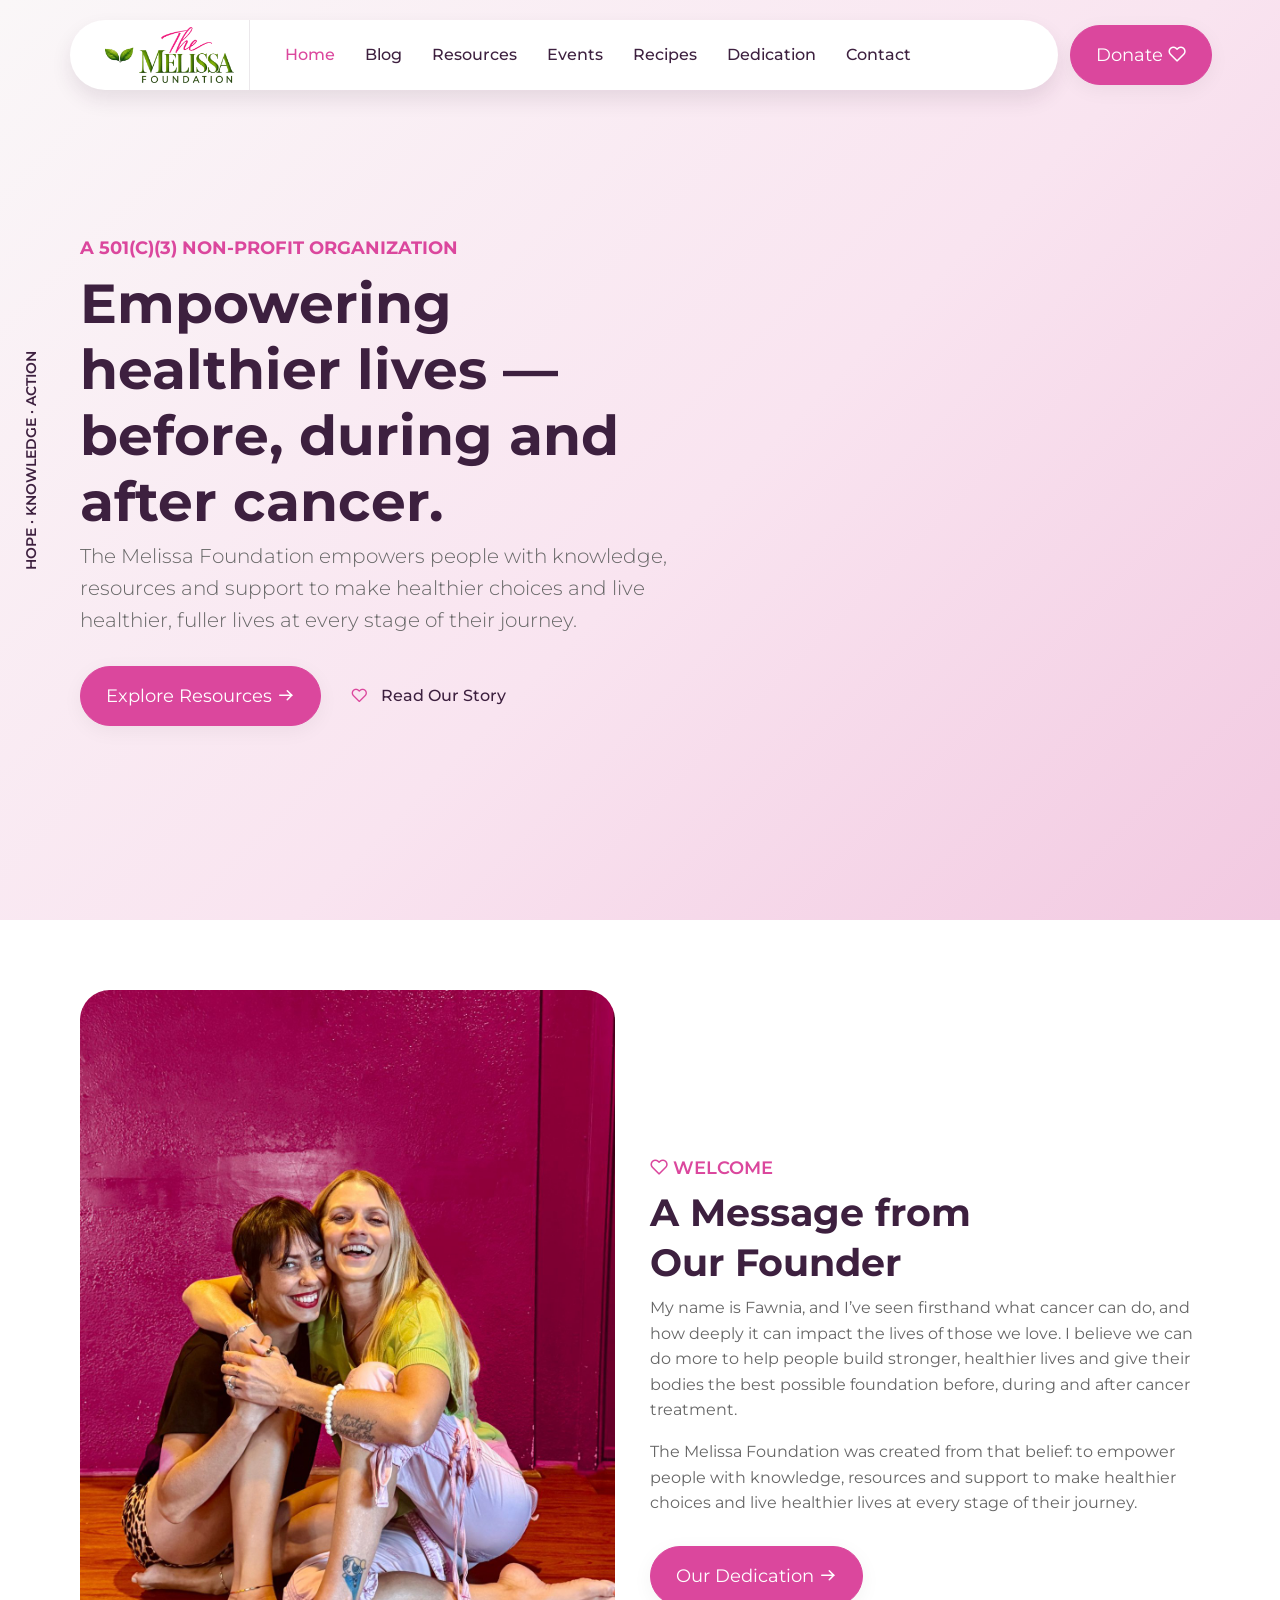
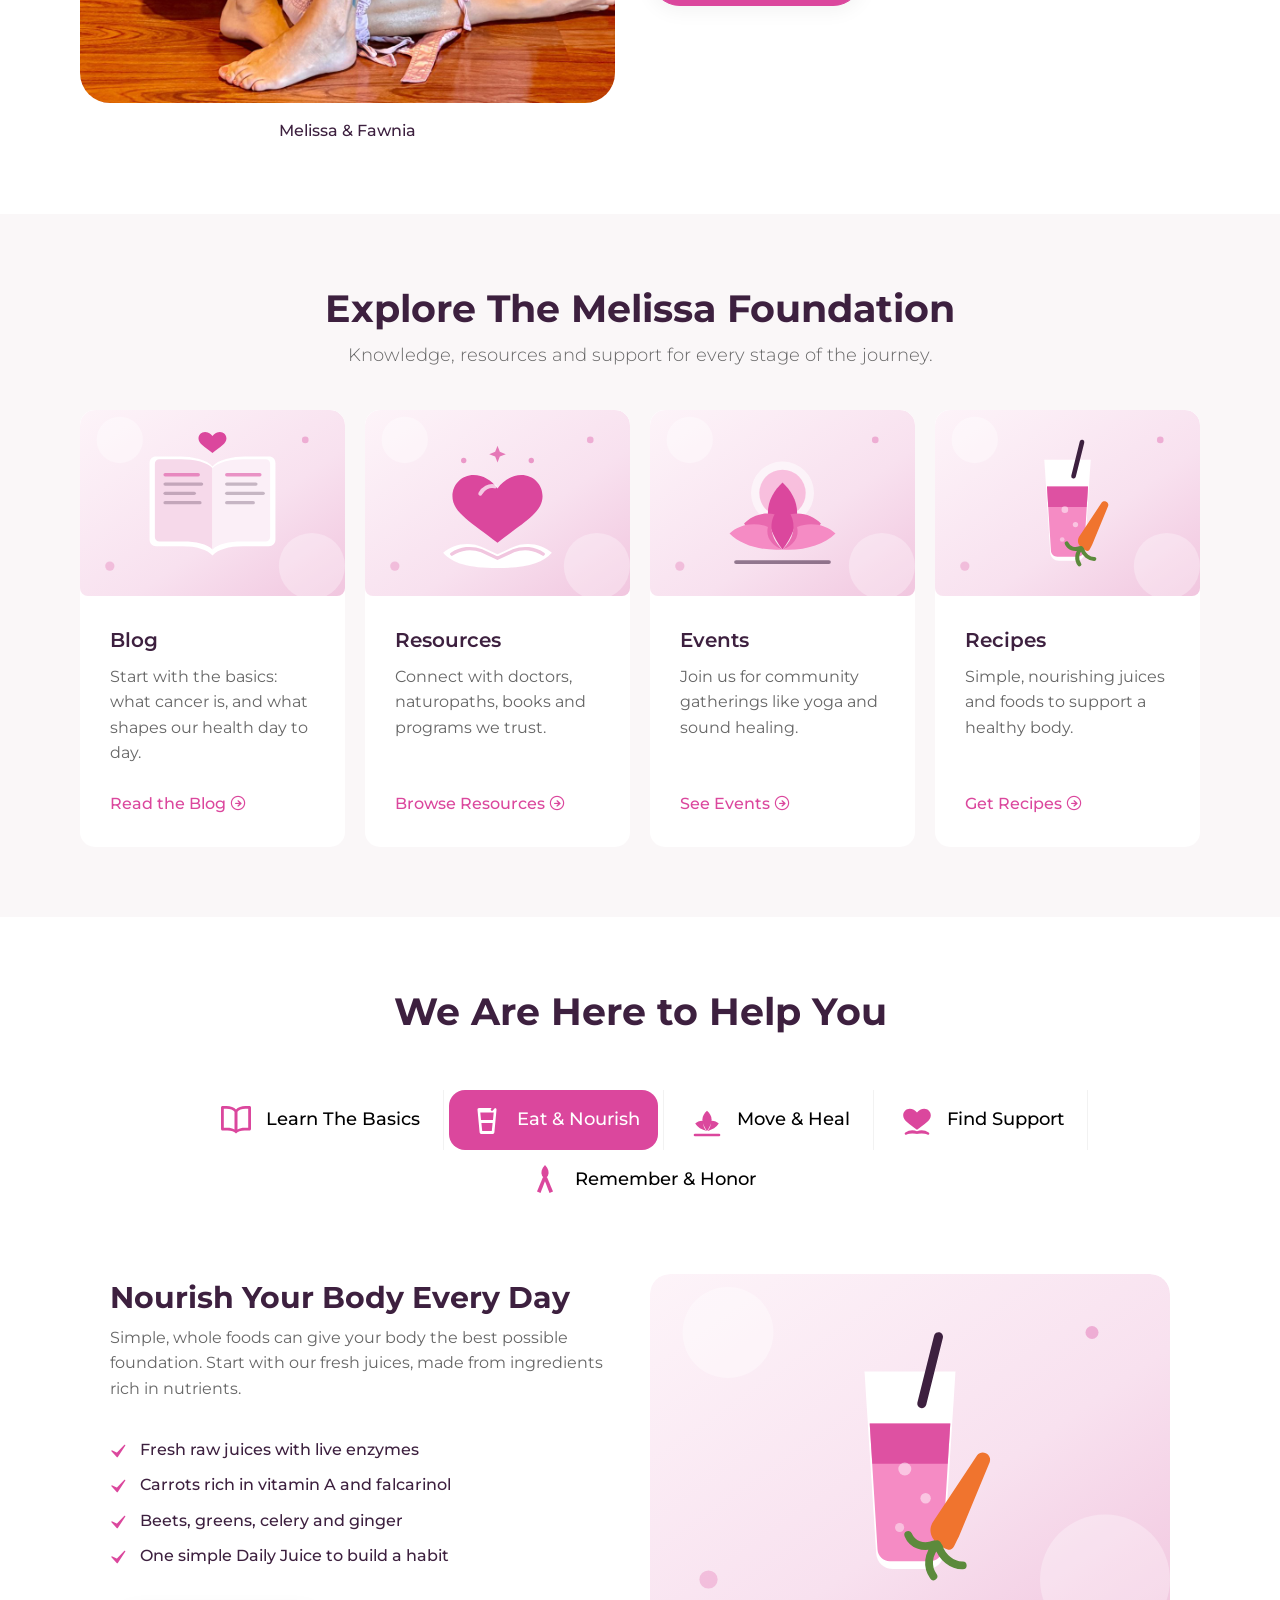
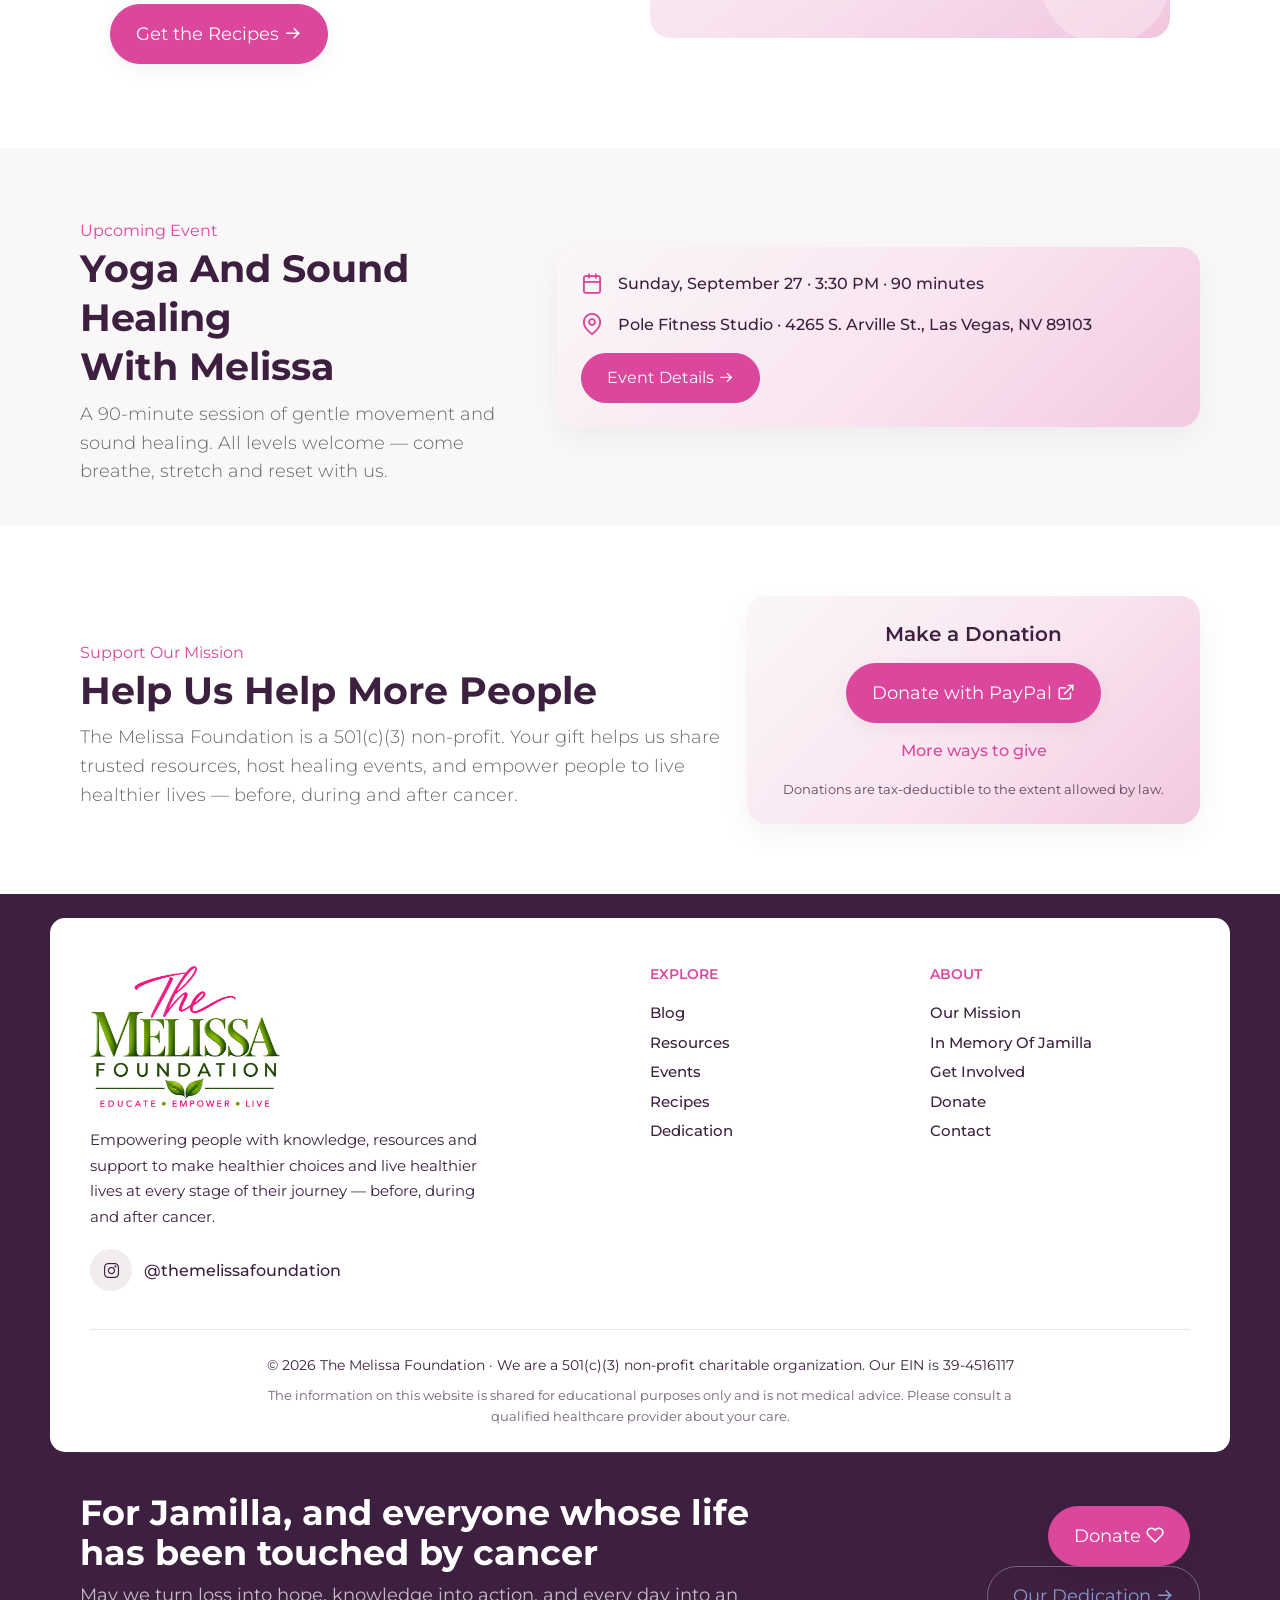
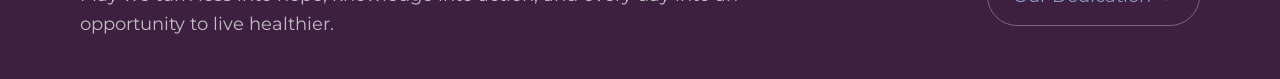
==== index.html @ 10de4f64 "Rebuild the footer: aligned columns, tight spacing, one legal bar The footer sprawled because of two" ====
<!DOCTYPE html>
<html lang="en" data-theme-color="skin-5">
<head>

	<!-- Title -->
	<title>The Melissa Foundation | Empowering Healthier Lives</title>

	<!-- Meta -->
	<meta charset="utf-8">
	<meta http-equiv="X-UA-Compatible" content="IE=edge">
	<meta name="author" content="The Melissa Foundation">
	<meta name="robots" content="index, follow">
	<meta name="format-detection" content="telephone=no">

	<meta name="keywords" content="The Melissa Foundation, cancer support non-profit, healthy living, cancer resources, healthy recipes, yoga and sound healing, Las Vegas non-profit">
	<meta name="description" content="The Melissa Foundation is a 501(c)(3) non-profit empowering people with knowledge, resources and support to make healthier choices before, during and after cancer.">

	<meta property="og:title" content="The Melissa Foundation | Empowering Healthier Lives">
	<meta property="og:description" content="The Melissa Foundation is a 501(c)(3) non-profit empowering people with knowledge, resources and support to make healthier choices before, during and after cancer.">
	<meta property="og:type" content="website">

	<meta name="twitter:title" content="The Melissa Foundation | Empowering Healthier Lives">
	<meta name="twitter:description" content="The Melissa Foundation is a 501(c)(3) non-profit empowering people with knowledge, resources and support to make healthier choices before, during and after cancer.">
	<meta name="twitter:card" content="summary">

	<!-- CANONICAL URL -->
	<link rel="canonical" href="https://themelissafoundation.org/">

	<!-- MOBILE SPECIFIC -->
	<meta name="viewport" content="width=device-width, initial-scale=1">

	<!-- FAVICONS ICON -->
	<link rel="icon" type="image/png" href="images/favicon.png">

	<link rel="preconnect" href="https://fonts.googleapis.com">
	<link rel="preconnect" href="https://fonts.gstatic.com" crossorigin>
	<link href="https://fonts.googleapis.com/css2?family=Playfair+Display:ital,wght@0,400..900;1,400..900&family=Montserrat:ital,wght@0,100..900;1,100..900&family=Poppins:ital,wght@0,100;0,200;0,300;0,400;0,500;0,600;0,700;0,800;0,900;1,100;1,200;1,300;1,400;1,500;1,600;1,700;1,800;1,900&display=swap" rel="stylesheet">

	<link rel="stylesheet" type="text/css" href="vendor/tempus-dominus/css/tempus-dominus.min.css">
	<link rel="stylesheet" type="text/css" href="vendor/swiper/swiper-bundle.min.css">
	<link rel="stylesheet" type="text/css" href="vendor/twentytwenty/css/twentytwenty.css">
	<link rel="stylesheet" type="text/css" href="vendor/magnific-popup/magnific-popup.min.css">

	<!-- Custom Stylesheet -->
	<link rel="stylesheet" type="text/css" href="css/style.css">
	<link rel="stylesheet" type="text/css" href="css/site.css">


</head>
<body id="bg" data-typography="typography_1">
<div class="page-wraper">

	<div class="dz-preloader-1" id="dzPreloader">
	<div class="preloader-inner">
		<svg class="dz_svg" width="240" height="240" viewBox="0 0 240 240">
			<circle class="dz_ring dz_ring_1" cx="120" cy="120" r="105" fill="none" stroke="#000" stroke-width="20" stroke-dasharray="0 660" stroke-dashoffset="-330" stroke-linecap="round"></circle>
			<circle class="dz_ring dz_ring_2" cx="120" cy="120" r="35" fill="none" stroke="#000" stroke-width="20" stroke-dasharray="0 220" stroke-dashoffset="-110" stroke-linecap="round"></circle>
			<circle class="dz_ring dz_ring_3" cx="85" cy="120" r="70" fill="none" stroke="#000" stroke-width="20" stroke-dasharray="0 440" stroke-linecap="round"></circle>
			<circle class="dz_ring dz_ring_4" cx="155" cy="120" r="70" fill="none" stroke="#000" stroke-width="20" stroke-dasharray="0 440" stroke-linecap="round"></circle>
		</svg>
	</div>
</div>

<!-- Header Start -->
<header class="site-header header header-transparent box-header2 style-1">

	<!-- Main Header -->
	<div class="sticky-header main-bar-wraper">
		<div class="main-bar clearfix">
			<div class="container clearfix inner-bar">


				<div class="header-part-left">
					<!-- Website Logo -->
					<div class="logo-header logo-dark">
						<a href="index.html"><img src="images/logo-horizontal.png" alt="The Melissa Foundation"></a>
					</div>

					<!-- Main Nav -->
					<div class="header-nav w3menu w3menu-start mo-left" id="W3Menu">
						<div class="logo-header logo-dark">
							<a href="index.html"><img src="images/logo-horizontal.png" alt="The Melissa Foundation"></a>
						</div>

						<ul class="nav navbar-nav">
							<li class="active"><a href="index.html"><span>Home</span></a></li>
							<li><a href="blog.html"><span>Blog</span></a></li>
							<li><a href="resources.html"><span>Resources</span></a></li>
							<li><a href="events.html"><span>Events</span></a></li>
							<li><a href="recipes.html"><span>Recipes</span></a></li>
							<li><a href="dedication.html"><span>Dedication</span></a></li>
							<li><a href="contact.html"><span>Contact</span></a></li>
						</ul>

						<div class="d-lg-none px-4 py-3">
							<a href="donate.html" class="btn btn-lg btn-primary btn-rounded btn-hover2 btn-shadow">
								Donate
								<i class="feather icon-heart"></i>
							</a>
						</div>
					</div>

					<!-- Nav Toggle Button -->
					<button class="w3menu-toggler navicon" type="button" data-target="#W3Menu">
						<span></span>
						<span></span>
						<span></span>
					</button>
					<div class="menu-close fade-overlay"></div>

				</div>

				<div class="header-part-right">
					<a href="donate.html" class="btn btn-lg btn-primary btn-rounded btn-hover2 btn-shadow">
							Donate
							<i class="feather icon-heart"></i>
						</a>
				</div>


			</div>
		</div>
	</div>
	<!-- Main Header End -->

</header>
<!-- Header End -->

	<main class="page-content">

		<div class="hero-banner style-1" style="background-image: linear-gradient(135deg, #FAF7F8 0%, #F9E4F0 55%, #F2C9E1 100%);">
		<div class="container">
			<div class="inner-wrapper">
				<div class="row align-items-center h-100">
					<div class="col-12 col-sm-10 col-md-9 col-lg-7">
						<div class="hero-content">
							<span class="sub-title text-primary">A 501(c)(3) Non-Profit Organization</span>
							<h1 class="title wow fadeInUp" data-wow-delay="0.2s" data-wow-duration="0.8s">Empowering healthier lives &mdash; before, during and after cancer.</h1>
							<p class="text">The Melissa Foundation empowers people with knowledge, resources and support to make healthier choices and live healthier, fuller lives at every stage of their journey.</p>
							<div class="d-flex flex-wrap align-items-center wow fadeInUp" data-wow-delay="0.8s" data-wow-duration="0.8s">
								<a href="resources.html" class="btn btn-lg btn-primary btn-rounded btn-hover2 btn-shadow m-r30">
									Explore Resources
									<i class="feather icon-arrow-right"></i>
								</a>
								<a class="text-secondary fw-medium" href="#our-story">
									<i class="feather icon-heart text-primary m-r10"></i>
									Read Our Story
								</a>
							</div>
						</div>
					</div>
				</div>
				<span class="text-vertical text-secondary">HOPE &middot; KNOWLEDGE &middot; ACTION</span>
			</div>
		</div>
		<div class="vertical-info border-0 right fw-bold">
			<a href="events.html" class="btn btn-secondary btn-sm px-2 py-3 btn-shadow rounded">GET INVOLVED</a>
		</div>
	</div>

		<section class="content-inner bg-white" id="our-story">
		<div class="container">
			<div class="row content-wrapper style-1 align-items-center">
				<div class="col-xl-6 col-lg-6 m-b30">
					<div class="content-media">
						<div class="dz-media">
							<img src="images/melissa-and-fawnia.jpg" alt="Melissa and Fawnia sitting together, smiling">
						</div>
						<p class="text-center fw-medium text-secondary m-t15 mb-0">Melissa &amp; Fawnia</p>
					</div>
				</div>
				<div class="col-xl-6 col-lg-6">
					<div class="section-head style-5 m-b30">
						<div class="sub-title wow fadeInUp" data-wow-delay="0.2s" data-wow-duration="0.8s">
							<i class="feather icon-heart text-primary"></i>
							Welcome
						</div>
						<h2 class="title wow fadeInUp" data-wow-delay="0.2s" data-wow-duration="0.8s">A Message from <br>Our Founder</h2>
						<p class="wow fadeInUp" data-wow-delay="0.4s" data-wow-duration="0.8s">My name is Fawnia, and I&rsquo;ve seen firsthand what cancer can do, and how deeply it can impact the lives of those we love. I believe we can do more to help people build stronger, healthier lives and give their bodies the best possible foundation before, during and after cancer treatment.</p>
						<p class="wow fadeInUp" data-wow-delay="0.5s" data-wow-duration="0.8s">The Melissa Foundation was created from that belief: to empower people with knowledge, resources and support to make healthier choices and live healthier lives at every stage of their journey.</p>
					</div>
					<div class="d-flex flex-wrap align-items-center wow fadeInUp" data-wow-delay="0.8s" data-wow-duration="0.8s">
						<a href="dedication.html" class="btn btn-lg btn-primary btn-rounded btn-hover2 btn-shadow m-r30 mb-3 mb-sm-0">
							Our Dedication
							<i class="feather icon-arrow-right"></i>
						</a>
					</div>
				</div>
			</div>
		</div>
	</section>

		<section class="content-inner bg-light">
		<div class="container">
			<div class="section-head style-1 text-center m-b40">
				<h2 class="title">Explore The Melissa Foundation</h2>
				<p>Knowledge, resources and support for every stage of the journey.</p>
			</div>
			<div class="row">
				<div class="col-xl-3 col-md-6 m-b30 wow fadeInUp">
					<div class="icon-bx-wraper style-1 box-hover">
						<div class="dz-media">
							<img src="images/illustrations/learn.svg" alt="">
						</div>
						<div class="icon-content">
							<h3 class="dz-title">Blog</h3>
							<p>Start with the basics: what cancer is, and what shapes our health day to day.</p>
							<a href="blog.html" class="icon-link-hover-end">Read the Blog <i class="feather icon-arrow-right-circle"></i></a>
						</div>
					</div>
				</div>
				<div class="col-xl-3 col-md-6 m-b30 wow fadeInUp">
					<div class="icon-bx-wraper style-1 box-hover">
						<div class="dz-media">
							<img src="images/illustrations/support.svg" alt="">
						</div>
						<div class="icon-content">
							<h3 class="dz-title">Resources</h3>
							<p>Connect with doctors, naturopaths, books and programs we trust.</p>
							<a href="resources.html" class="icon-link-hover-end">Browse Resources <i class="feather icon-arrow-right-circle"></i></a>
						</div>
					</div>
				</div>
				<div class="col-xl-3 col-md-6 m-b30 wow fadeInUp">
					<div class="icon-bx-wraper style-1 box-hover">
						<div class="dz-media">
							<img src="images/illustrations/move.svg" alt="">
						</div>
						<div class="icon-content">
							<h3 class="dz-title">Events</h3>
							<p>Join us for community gatherings like yoga and sound healing.</p>
							<a href="events.html" class="icon-link-hover-end">See Events <i class="feather icon-arrow-right-circle"></i></a>
						</div>
					</div>
				</div>
				<div class="col-xl-3 col-md-6 m-b30 wow fadeInUp">
					<div class="icon-bx-wraper style-1 box-hover">
						<div class="dz-media">
							<img src="images/illustrations/nourish.svg" alt="">
						</div>
						<div class="icon-content">
							<h3 class="dz-title">Recipes</h3>
							<p>Simple, nourishing juices and foods to support a healthy body.</p>
							<a href="recipes.html" class="icon-link-hover-end">Get Recipes <i class="feather icon-arrow-right-circle"></i></a>
						</div>
					</div>
				</div>
			</div>
		</div>
	</section>

		<section class="clearfix bg-white content-inner">
		<div class="container">
			<div class="section-head style-5 m-b40 text-center">
				<h2 class="title m-b0 wow fadeInUp" data-wow-delay="0.2s" data-wow-duration="0.8s">We Are Here to Help You</h2>
			</div>
			<div class="product-description">
				<div class="dz-tabs style-3">
					<ul class="nav nav-tabs center" id="helpTabs" role="tablist">
					<li class="nav-item" role="presentation">
						<button class="nav-link" id="help-tab1" data-bs-toggle="tab" data-bs-target="#help-tab-1" type="button" role="tab" aria-controls="help-tab-1" aria-selected="false"><svg width="40" height="40" viewBox="0 0 40 40" fill="none" xmlns="http://www.w3.org/2000/svg"><path d="M20 9.5 C 18.2 7.4 14.5 6 10.5 6 L 6.5 6 C 5.7 6 5 6.7 5 7.5 L 5 29 C 5 29.8 5.7 30.5 6.5 30.5 L 11.5 30.5 C 15 30.5 18.5 31.5 20 33.5 C 21.5 31.5 25 30.5 28.5 30.5 L 33.5 30.5 C 34.3 30.5 35 29.8 35 29 L 35 7.5 C 35 6.7 34.3 6 33.5 6 L 29.5 6 C 25.5 6 21.8 7.4 20 9.5 Z M 18.5 29.4 C 16.6 28.3 14 27.7 11.5 27.7 L 7.8 27.7 L 7.8 8.8 L 10.5 8.8 C 14 8.8 17.3 10.1 18.5 11.8 Z M 32.2 27.7 L 28.5 27.7 C 26 27.7 23.4 28.3 21.5 29.4 L 21.5 11.8 C 22.7 10.1 26 8.8 29.5 8.8 L 32.2 8.8 Z" fill="#DB479D"/></svg>Learn the Basics</button>
					</li>
					<li class="nav-item" role="presentation">
						<button class="nav-link active" id="help-tab2" data-bs-toggle="tab" data-bs-target="#help-tab-2" type="button" role="tab" aria-controls="help-tab-2" aria-selected="true"><svg width="40" height="40" viewBox="0 0 40 40" fill="none" xmlns="http://www.w3.org/2000/svg"><path d="M12 8 L 28 8 C 28.9 8 29.6 8.8 29.5 9.7 L 27.4 32.2 C 27.3 33.2 26.4 34 25.4 34 L 14.6 34 C 13.6 34 12.7 33.2 12.6 32.2 L 10.5 9.7 C 10.4 8.8 11.1 8 12 8 Z M 13.3 12.5 L 14 20 L 26 20 L 26.7 12.5 Z M 14.4 23 L 15.2 31 L 24.8 31 L 25.6 23 Z" fill="#DB479D"/><path d="M25 9.5 L 29.5 4.5" stroke="#DB479D" stroke-width="2.6" stroke-linecap="round" fill="none"/></svg>Eat &amp; Nourish</button>
					</li>
					<li class="nav-item" role="presentation">
						<button class="nav-link" id="help-tab3" data-bs-toggle="tab" data-bs-target="#help-tab-3" type="button" role="tab" aria-controls="help-tab-3" aria-selected="false"><svg width="40" height="40" viewBox="0 0 40 40" fill="none" xmlns="http://www.w3.org/2000/svg"><path d="M20 31 C 17 27 15.4 23 15.4 19.6 C 15.4 16.2 17.5 13 20 10.8 C 22.5 13 24.6 16.2 24.6 19.6 C 24.6 23 23 27 20 31 Z" fill="#DB479D"/><path d="M20 31 C 14.6 30 10.4 27.3 8.2 23.6 C 10.4 21.3 14 20.2 17.4 21 C 15.6 24.4 16.5 28.3 20 31 Z" fill="#DB479D"/><path d="M20 31 C 25.4 30 29.6 27.3 31.8 23.6 C 29.6 21.3 26 20.2 22.6 21 C 24.4 24.4 23.5 28.3 20 31 Z" fill="#DB479D"/><path d="M8 35 L 32 35" stroke="#DB479D" stroke-width="2.6" stroke-linecap="round" fill="none"/></svg>Move &amp; Heal</button>
					</li>
					<li class="nav-item" role="presentation">
						<button class="nav-link" id="help-tab4" data-bs-toggle="tab" data-bs-target="#help-tab-4" type="button" role="tab" aria-controls="help-tab-4" aria-selected="false"><svg width="40" height="40" viewBox="0 0 40 40" fill="none" xmlns="http://www.w3.org/2000/svg"><path d="M20 12.6 C 18.2 10.3 15.6 8.8 12.8 8.8 C 9.1 8.8 6.2 11.7 6.2 15.4 C 6.2 20.5 12.4 23.6 20 29.8 C 27.6 23.6 33.8 20.5 33.8 15.4 C 33.8 11.7 30.9 8.8 27.2 8.8 C 24.4 8.8 21.8 10.3 20 12.6 Z" fill="#DB479D"/><path d="M9 33.5 C 12.4 31.4 16 31 20 32.6 C 24 31 27.6 31.4 31 33.5" stroke="#DB479D" stroke-width="2.6" stroke-linecap="round" fill="none"/></svg>Find Support</button>
					</li>
					<li class="nav-item" role="presentation">
						<button class="nav-link" id="help-tab5" data-bs-toggle="tab" data-bs-target="#help-tab-5" type="button" role="tab" aria-controls="help-tab-5" aria-selected="false"><svg width="40" height="40" viewBox="0 0 40 40" fill="none" xmlns="http://www.w3.org/2000/svg"><path d="M20 5 C 16.6 8.7 15.5 12.4 17.1 15.8 C 18.1 17.9 21.9 17.9 22.9 15.8 C 24.5 12.4 23.4 8.7 20 5 Z" fill="#DB479D"/><path d="M17.6 15 L 24.5 33 L 28 31.6 L 22.2 17.5 Z" fill="#DB479D"/><path d="M22.4 15 L 15.5 33 L 12 31.6 L 17.8 17.5 Z" fill="#DB479D"/></svg>Remember &amp; Honor</button>
					</li>
				</ul>
				<div class="tab-content" id="helpTabsContent">
					<div class="tab-pane fade show" id="help-tab-1" role="tabpanel" aria-labelledby="help-tab1" tabindex="0">
						<div class="row service-wrapper style-1 align-items-center">
							<div class="col-xl-6 order-xl-1 order-2">
								<div class="section-head m-b30">
									<h2 class="title">Understand What Shapes Our Health</h2>
									<p>Knowledge is the first step. Our blog starts with the basics so you can make informed, healthier choices every day.</p>
								</div>
								<ul class="list-check text-secondary fw-medium m-b30">
									<li>What cancer is and how it develops</li>
									<li>How lifestyle choices shape our health</li>
									<li>The role of nutrition and live enzymes</li>
									<li>Why a strong immune system matters</li>
								</ul>
								<a href="blog.html" class="btn btn-lg btn-primary btn-rounded btn-hover2 btn-shadow">
									Read the Blog
									<i class="feather icon-arrow-right"></i>
								</a>
							</div>
							<div class="col-xl-6 m-b30 order-xl-2 order-1">
								<div class="content-media">
									<div class="dz-media">
										<img src="images/illustrations/learn.svg" alt="">
									</div>
								</div>
							</div>
						</div>
					</div>
					<div class="tab-pane fade show active" id="help-tab-2" role="tabpanel" aria-labelledby="help-tab2" tabindex="0">
						<div class="row service-wrapper style-1 align-items-center">
							<div class="col-xl-6 order-xl-1 order-2">
								<div class="section-head m-b30">
									<h2 class="title">Nourish Your Body Every Day</h2>
									<p>Simple, whole foods can give your body the best possible foundation. Start with our fresh juices, made from ingredients rich in nutrients.</p>
								</div>
								<ul class="list-check text-secondary fw-medium m-b30">
									<li>Fresh raw juices with live enzymes</li>
									<li>Carrots rich in vitamin A and falcarinol</li>
									<li>Beets, greens, celery and ginger</li>
									<li>One simple Daily Juice to build a habit</li>
								</ul>
								<a href="recipes.html" class="btn btn-lg btn-primary btn-rounded btn-hover2 btn-shadow">
									Get the Recipes
									<i class="feather icon-arrow-right"></i>
								</a>
							</div>
							<div class="col-xl-6 m-b30 order-xl-2 order-1">
								<div class="content-media">
									<div class="dz-media">
										<img src="images/illustrations/nourish.svg" alt="">
									</div>
								</div>
							</div>
						</div>
					</div>
					<div class="tab-pane fade show" id="help-tab-3" role="tabpanel" aria-labelledby="help-tab3" tabindex="0">
						<div class="row service-wrapper style-1 align-items-center">
							<div class="col-xl-6 order-xl-1 order-2">
								<div class="section-head m-b30">
									<h2 class="title">Move, Breathe and Reset</h2>
									<p>Healing happens in community. Join us for gentle movement and sound healing sessions in Las Vegas &mdash; all levels welcome.</p>
								</div>
								<ul class="list-check text-secondary fw-medium m-b30">
									<li>Yoga and Sound Healing with Melissa</li>
									<li>90 minutes of gentle, restorative practice</li>
									<li>All levels and abilities welcome</li>
									<li>Sunday, September 27 at Pole Fitness Studio</li>
								</ul>
								<a href="events.html" class="btn btn-lg btn-primary btn-rounded btn-hover2 btn-shadow">
									See Event Details
									<i class="feather icon-arrow-right"></i>
								</a>
							</div>
							<div class="col-xl-6 m-b30 order-xl-2 order-1">
								<div class="content-media">
									<div class="dz-media">
										<img src="images/illustrations/move.svg" alt="">
									</div>
								</div>
							</div>
						</div>
					</div>
					<div class="tab-pane fade show" id="help-tab-4" role="tabpanel" aria-labelledby="help-tab4" tabindex="0">
						<div class="row service-wrapper style-1 align-items-center">
							<div class="col-xl-6 order-xl-1 order-2">
								<div class="section-head m-b30">
									<h2 class="title">Find Trusted Resources</h2>
									<p>You don&rsquo;t have to figure it out alone. We&rsquo;re gathering the books, programs and practitioners that we trust most.</p>
								</div>
								<ul class="list-check text-secondary fw-medium m-b30">
									<li>Recommended books on healing naturally</li>
									<li>Healing programs like Square One</li>
									<li>Doctors and naturopaths (directory coming soon)</li>
									<li>Guidance for every stage of the journey</li>
								</ul>
								<a href="resources.html" class="btn btn-lg btn-primary btn-rounded btn-hover2 btn-shadow">
									Browse Resources
									<i class="feather icon-arrow-right"></i>
								</a>
							</div>
							<div class="col-xl-6 m-b30 order-xl-2 order-1">
								<div class="content-media">
									<div class="dz-media">
										<img src="images/illustrations/support.svg" alt="">
									</div>
								</div>
							</div>
						</div>
					</div>
					<div class="tab-pane fade show" id="help-tab-5" role="tabpanel" aria-labelledby="help-tab5" tabindex="0">
						<div class="row service-wrapper style-1 align-items-center">
							<div class="col-xl-6 order-xl-1 order-2">
								<div class="section-head m-b30">
									<h2 class="title">Remember &amp; Honor</h2>
									<p>The Melissa Foundation was born from love and loss. Our dedication honors Jamilla Deville and everyone whose life has been touched by cancer.</p>
								</div>
								<ul class="list-check text-secondary fw-medium m-b30">
									<li>In loving memory of Jamilla (Elizabeth) Deville</li>
									<li>Turning loss into hope</li>
									<li>Knowledge into action</li>
									<li>Every day into an opportunity to live healthier</li>
								</ul>
								<a href="dedication.html" class="btn btn-lg btn-primary btn-rounded btn-hover2 btn-shadow">
									Read Our Dedication
									<i class="feather icon-arrow-right"></i>
								</a>
							</div>
							<div class="col-xl-6 m-b30 order-xl-2 order-1">
								<div class="content-media">
									<div class="dz-media">
										<img src="images/illustrations/remember.svg" alt="">
									</div>
								</div>
							</div>
						</div>
					</div>
				</div>
				</div>
			</div>
		</div>
	</section>

		<section class="content-inner bg-light">
		<div class="container">
			<div class="row align-items-center g-4">
				<div class="col-lg-5 wow fadeInUp" data-wow-delay="0.2s" data-wow-duration="0.8s">
					<div class="section-head style-1 mb-0">
						<span class="sub-title text-primary">Upcoming Event</span>
						<h2 class="title">Yoga and Sound Healing <br>with Melissa</h2>
						<p class="mb-0">A 90-minute session of gentle movement and sound healing. All levels welcome &mdash; come breathe, stretch and reset with us.</p>
					</div>
				</div>
				<div class="col-lg-7 wow fadeInUp" data-wow-delay="0.4s" data-wow-duration="0.8s">
					<div class="card lift-hover border-0 shadow-sm p-4" style="border-radius: var(--radius-lg); background: linear-gradient(135deg, #FAF7F8 0%, #F9E4F0 55%, #F2C9E1 100%);">
						<ul class="list-unstyled mb-3">
							<li class="d-flex align-items-center m-b15"><i class="feather icon-calendar text-primary m-r15" style="font-size: 22px;"></i><span class="fw-medium text-secondary">Sunday, September 27 &middot; 3:30 PM &middot; 90 minutes</span></li>
							<li class="d-flex align-items-center"><i class="feather icon-map-pin text-primary m-r15" style="font-size: 22px;"></i><span class="fw-medium text-secondary">Pole Fitness Studio &middot; 4265 S. Arville St., Las Vegas, NV 89103</span></li>
						</ul>
						<div>
							<a href="events.html" class="btn btn-primary btn-rounded btn-hover2">
								Event Details
								<i class="feather icon-arrow-right"></i>
							</a>
						</div>
					</div>
				</div>
			</div>
		</div>
	</section>


		<section class="content-inner bg-white">
		<div class="container">
			<div class="row g-4 align-items-center">
				<div class="col-lg-7 wow fadeInUp" data-wow-delay="0.2s" data-wow-duration="0.8s">
					<div class="section-head style-1 mb-0">
						<span class="sub-title text-primary">Support Our Mission</span>
						<h2 class="title">Help Us Help More People</h2>
						<p class="mb-0">The Melissa Foundation is a 501(c)(3) non-profit. Your gift helps us share trusted resources, host healing events, and empower people to live healthier lives &mdash; before, during and after cancer.</p>
					</div>
				</div>
				<div class="col-lg-5 wow fadeInUp" data-wow-delay="0.4s" data-wow-duration="0.8s">
					<div class="card lift-hover border-0 shadow-sm p-4 text-center" style="border-radius: var(--radius-lg); background: linear-gradient(135deg, #FAF7F8 0%, #F9E4F0 55%, #F2C9E1 100%);">
						<h4 class="m-b15">Make a Donation</h4>
						<div>
							<a href="https://www.paypal.com/qrcodes/managed/a8fac862-5335-4cb9-9473-ee41d981ece9?utm_source=old_merchant_lp" target="_blank" rel="noopener" class="btn btn-lg btn-primary btn-rounded btn-hover2 btn-shadow">
								Donate with PayPal
								<i class="feather icon-external-link"></i>
							</a>
						</div>
						<p class="mb-0 m-t15"><a href="donate.html" class="text-primary fw-medium">More ways to give</a></p>
						<p class="mb-0 m-t15" style="font-size: 13px; color: var(--bs-secondary); opacity: 0.8;">Donations are tax-deductible to the extent allowed by law.</p>
					</div>
				</div>
			</div>
		</div>
	</section>

	</main>

	<!-- Footer -->
<footer class="site-footer style-1 footer-dark bg-secondary">

	<!-- Footer Top -->
	 <div class="footer-bg-wrapper">

	<div class="footer-top">
		<div class="container footer-inner-wraper">
			<div class="row">
				<div class="col-xl-5 col-lg-4 col-md-12 m-b30">
					<div class="widget widget_about mb-0">
						<div class="footer-logo">
							<a href="index.html"><img src="images/logo.png" alt="The Melissa Foundation"></a>
						</div>
						<p class="footer-about-text">Empowering people with knowledge, resources and support to make healthier choices and live healthier lives at every stage of their journey &mdash; before, during and after cancer.</p>
						<a href="https://www.instagram.com/themelissafoundation" target="_blank" rel="noopener" class="footer-ig" aria-label="The Melissa Foundation on Instagram">
							<i class="fa-brands fa-instagram"></i>
							<span>@themelissafoundation</span>
						</a>
					</div>
				</div>
				<div class="col-xl-3 col-lg-4 col-6 offset-xl-1 m-b30">
					<div class="widget widget_services mb-0">
						<h2 class="footer-title">Explore</h2>
						<ul class="list-hover1">
							<li><a href="blog.html"><span>Blog</span></a></li>
							<li><a href="resources.html"><span>Resources</span></a></li>
							<li><a href="events.html"><span>Events</span></a></li>
							<li><a href="recipes.html"><span>Recipes</span></a></li>
							<li><a href="dedication.html"><span>Dedication</span></a></li>
						</ul>
					</div>
				</div>
				<div class="col-xl-3 col-lg-4 col-6 m-b30">
					<div class="widget widget_services mb-0">
						<h2 class="footer-title">About</h2>
						<ul class="list-hover1">
							<li><a href="index.html"><span>Our Mission</span></a></li>
							<li><a href="dedication.html"><span>In Memory of Jamilla</span></a></li>
							<li><a href="events.html"><span>Get Involved</span></a></li>
							<li><a href="donate.html"><span>Donate</span></a></li>
							<li><a href="contact.html"><span>Contact</span></a></li>
						</ul>
					</div>
				</div>
			</div>
			<div class="footer-bottom-bar">
				<p class="mb-0">&copy; <span class="current-year">2026</span> The Melissa Foundation &middot; We are a 501(c)(3) non-profit charitable organization. Our EIN is 39-4516117</p>
				<p class="footer-disclaimer">The information on this website is shared for educational purposes only and is not medical advice. Please consult a qualified healthcare provider about your care.</p>
			</div>
		</div>
	</div>
	<div class="footer-middle">
		<div class="container">
			<div class="fm-inner">
				<div class="row align-items-center g-lg-5 g-4">
					<div class="col-lg-8 wow fadeInUp" data-wow-delay="0.2s" data-wow-duration="0.8s">
						<h2 class="title">For Jamilla, and everyone whose life <br>has been touched by cancer</h2>
						<p>May we turn loss into hope, knowledge into action, and every day into an opportunity to live healthier.</p>
					</div>
					<div class="col-lg-4 text-lg-end wow fadeInUp" data-wow-delay="0.4s" data-wow-duration="0.8s">
						<a href="donate.html" class="btn btn-lg btn-primary btn-rounded btn-hover2 btn-shadow mb-2 mb-lg-0 m-r10">
							Donate
							<i class="feather icon-heart"></i>
						</a>
						<a href="dedication.html" class="btn btn-lg btn-outline-white btn-rounded btn-hover2">
							Our Dedication
							<i class="feather icon-arrow-right"></i>
						</a>
					</div>
				</div>
			</div>
		</div>
	</div>
	 </div>
	<!-- Footer Top End -->

</footer>
<!-- Footer End -->

	<button class="scroltop" type="button"><i class="fas fa-arrow-up"></i></button>

</div>
<!-- JAVASCRIPT FILES ========================================= -->
<script src="js/global.min.js"></script>
<script src="vendor/swiper/swiper-bundle.min.js"></script>
<script src="vendor/imagesloaded/imagesloaded.js"></script>
<script src="vendor/popper/popper.js"></script>
<script src="vendor/tempus-dominus/js/tempus-dominus.min.js"></script>
<script src="vendor/masonry/isotope.pkgd.min.js"></script>
<script src="vendor/wnumb/wNumb.js"></script>
<script src="js/dz.carousel.js"></script>
<script src="js/dz.ajax.js"></script>
<script src="js/custom.js"></script>
</body>
</html>
---- vendor/tempus-dominus/css/tempus-dominus.min.css ----
.tempus-dominus-widget [data-action]:after,.visually-hidden{clip:rect(0,0,0,0)!important;border:0!important;height:1px!important;margin:-1px!important;overflow:hidden!important;padding:0!important;position:absolute!important;white-space:nowrap!important;width:1px!important}.tempus-dominus-widget{border-radius:4px;box-shadow:0 2px 4px -1px rgba(0,0,0,.2),0 4px 5px 0 rgba(0,0,0,.14),0 1px 10px 0 rgba(0,0,0,.12);display:none;list-style:none;padding:4px;width:19rem;z-index:9999}.tempus-dominus-widget.calendarWeeks{width:21rem}.tempus-dominus-widget.calendarWeeks .date-container-days{grid-auto-columns:12.5%;grid-template-areas:"a a a a a a a a"}.tempus-dominus-widget [data-action]{cursor:pointer}.tempus-dominus-widget [data-action]:after{content:attr(title)}.tempus-dominus-widget [data-action].disabled,.tempus-dominus-widget [data-action].disabled:hover{background:none;cursor:not-allowed}.tempus-dominus-widget .arrow{display:none}.tempus-dominus-widget.show{display:block}.tempus-dominus-widget.show.date-container{min-height:315px}.tempus-dominus-widget.show.time-container{min-height:217px}.tempus-dominus-widget .td-collapse:not(.show){display:none}.tempus-dominus-widget .td-collapsing{height:0;overflow:hidden;transition:height .35s ease}@media (min-width:576px){.tempus-dominus-widget.timepicker-sbs{width:38em}}@media (min-width:768px){.tempus-dominus-widget.timepicker-sbs{width:38em}}@media (min-width:992px){.tempus-dominus-widget.timepicker-sbs{width:38em}}.tempus-dominus-widget.timepicker-sbs .td-row{display:flex}.tempus-dominus-widget.timepicker-sbs .td-row .td-half{flex:0 0 auto;width:50%}.tempus-dominus-widget div[data-action]:active{box-shadow:none}.tempus-dominus-widget .timepicker-hour,.tempus-dominus-widget .timepicker-minute,.tempus-dominus-widget .timepicker-second{font-size:1.2em;font-weight:700;margin:0;width:54px}.tempus-dominus-widget button[data-action]{padding:6px}.tempus-dominus-widget .toggleMeridiem{height:38px;text-align:center}.tempus-dominus-widget .calendar-header{display:grid;font-weight:700;grid-template-areas:"a a a";margin-bottom:10px}.tempus-dominus-widget .calendar-header .next{padding-right:10px;text-align:right}.tempus-dominus-widget .calendar-header .previous{padding-left:10px;text-align:left}.tempus-dominus-widget .calendar-header .picker-switch{text-align:center}.tempus-dominus-widget .toolbar{display:grid;grid-auto-flow:column;grid-auto-rows:40px}.tempus-dominus-widget .toolbar div{align-items:center;border-radius:999px;box-sizing:border-box;display:flex;justify-content:center}.tempus-dominus-widget .date-container-days{display:grid;grid-auto-columns:14.2857142857%;grid-auto-rows:40px;grid-template-areas:"a a a a a a a"}.tempus-dominus-widget .date-container-days .range-in{background-color:#01419e!important;border:none;border-radius:0!important;box-shadow:-5px 0 0 #01419e,5px 0 0 #01419e}.tempus-dominus-widget .date-container-days .range-end{border-radius:0 50px 50px 0!important}.tempus-dominus-widget .date-container-days .range-start{border-radius:50px 0 0 50px!important}.tempus-dominus-widget .date-container-days .dow{align-items:center;justify-content:center;text-align:center}.tempus-dominus-widget .date-container-days .cw{align-items:center;cursor:default;display:flex;font-size:.8em;height:90%;justify-content:center;line-height:20px;width:90%}.tempus-dominus-widget .date-container-decades,.tempus-dominus-widget .date-container-months,.tempus-dominus-widget .date-container-years{display:grid;grid-auto-rows:calc(2.71429rem - 1.14286px);grid-template-areas:"a a a"}.tempus-dominus-widget .time-container-hour,.tempus-dominus-widget .time-container-minute,.tempus-dominus-widget .time-container-second{display:grid;grid-auto-rows:calc(2.71429rem - 1.14286px);grid-template-areas:"a a a a"}.tempus-dominus-widget .time-container-clock{display:grid;grid-auto-rows:calc(2.71429rem - 1.14286px)}.tempus-dominus-widget .time-container-clock .no-highlight{align-items:center;display:flex;height:90%;justify-content:center;width:90%}.tempus-dominus-widget .date-container-days div:not(.no-highlight),.tempus-dominus-widget .date-container-decades div:not(.no-highlight),.tempus-dominus-widget .date-container-months div:not(.no-highlight),.tempus-dominus-widget .date-container-years div:not(.no-highlight),.tempus-dominus-widget .time-container-clock div:not(.no-highlight),.tempus-dominus-widget .time-container-hour div:not(.no-highlight),.tempus-dominus-widget .time-container-minute div:not(.no-highlight),.tempus-dominus-widget .time-container-second div:not(.no-highlight){align-items:center;border-radius:999px;box-sizing:border-box;display:flex;height:90%;justify-content:center;width:90%}.tempus-dominus-widget .date-container-days div:not(.no-highlight).disabled,.tempus-dominus-widget .date-container-days div:not(.no-highlight).disabled:hover,.tempus-dominus-widget .date-container-decades div:not(.no-highlight).disabled,.tempus-dominus-widget .date-container-decades div:not(.no-highlight).disabled:hover,.tempus-dominus-widget .date-container-months div:not(.no-highlight).disabled,.tempus-dominus-widget .date-container-months div:not(.no-highlight).disabled:hover,.tempus-dominus-widget .date-container-years div:not(.no-highlight).disabled,.tempus-dominus-widget .date-container-years div:not(.no-highlight).disabled:hover,.tempus-dominus-widget .time-container-clock div:not(.no-highlight).disabled,.tempus-dominus-widget .time-container-clock div:not(.no-highlight).disabled:hover,.tempus-dominus-widget .time-container-hour div:not(.no-highlight).disabled,.tempus-dominus-widget .time-container-hour div:not(.no-highlight).disabled:hover,.tempus-dominus-widget .time-container-minute div:not(.no-highlight).disabled,.tempus-dominus-widget .time-container-minute div:not(.no-highlight).disabled:hover,.tempus-dominus-widget .time-container-second div:not(.no-highlight).disabled,.tempus-dominus-widget .time-container-second div:not(.no-highlight).disabled:hover{background:none;cursor:not-allowed}.tempus-dominus-widget .date-container-days div:not(.no-highlight).today,.tempus-dominus-widget .date-container-decades div:not(.no-highlight).today,.tempus-dominus-widget .date-container-months div:not(.no-highlight).today,.tempus-dominus-widget .date-container-years div:not(.no-highlight).today,.tempus-dominus-widget .time-container-clock div:not(.no-highlight).today,.tempus-dominus-widget .time-container-hour div:not(.no-highlight).today,.tempus-dominus-widget .time-container-minute div:not(.no-highlight).today,.tempus-dominus-widget .time-container-second div:not(.no-highlight).today{position:relative}.tempus-dominus-widget .date-container-days div:not(.no-highlight).today:before,.tempus-dominus-widget .date-container-decades div:not(.no-highlight).today:before,.tempus-dominus-widget .date-container-months div:not(.no-highlight).today:before,.tempus-dominus-widget .date-container-years div:not(.no-highlight).today:before,.tempus-dominus-widget .time-container-clock div:not(.no-highlight).today:before,.tempus-dominus-widget .time-container-hour div:not(.no-highlight).today:before,.tempus-dominus-widget .time-container-minute div:not(.no-highlight).today:before,.tempus-dominus-widget .time-container-second div:not(.no-highlight).today:before{border:solid transparent;border-width:0 0 7px 7px;bottom:6px;content:"";display:inline-block;position:absolute;right:6px}.tempus-dominus-widget .time-container{margin-bottom:.5rem}.tempus-dominus-widget button{border-radius:.25rem;cursor:pointer;display:inline-block;font-size:1rem;font-weight:400;line-height:1.5;padding:.375rem .75rem;text-align:center;text-decoration:none;transition:color .15s ease-in-out,background-color .15s ease-in-out,border-color .15s ease-in-out,box-shadow .15s ease-in-out;-webkit-user-select:none;-moz-user-select:none;user-select:none;vertical-align:middle}.tempus-dominus-widget.tempus-dominus-widget-readonly table td [data-action=decrementHours],.tempus-dominus-widget.tempus-dominus-widget-readonly table td [data-action=decrementMinutes],.tempus-dominus-widget.tempus-dominus-widget-readonly table td [data-action=decrementSeconds],.tempus-dominus-widget.tempus-dominus-widget-readonly table td [data-action=incrementHours],.tempus-dominus-widget.tempus-dominus-widget-readonly table td [data-action=incrementMinutes],.tempus-dominus-widget.tempus-dominus-widget-readonly table td [data-action=incrementSeconds],.tempus-dominus-widget.tempus-dominus-widget-readonly table td [data-action=showHours],.tempus-dominus-widget.tempus-dominus-widget-readonly table td [data-action=showMinutes],.tempus-dominus-widget.tempus-dominus-widget-readonly table td [data-action=showSeconds],.tempus-dominus-widget.tempus-dominus-widget-readonly table td [data-action=togglePeriod],.tempus-dominus-widget.tempus-dominus-widget-readonly table td.day,.tempus-dominus-widget.tempus-dominus-widget-readonly table td.hour,.tempus-dominus-widget.tempus-dominus-widget-readonly table td.minute,.tempus-dominus-widget.tempus-dominus-widget-readonly table td.second{cursor:default;pointer-events:none}.tempus-dominus-widget.tempus-dominus-widget-readonly table td [data-action=decrementHours]:hover,.tempus-dominus-widget.tempus-dominus-widget-readonly table td [data-action=decrementMinutes]:hover,.tempus-dominus-widget.tempus-dominus-widget-readonly table td [data-action=decrementSeconds]:hover,.tempus-dominus-widget.tempus-dominus-widget-readonly table td [data-action=incrementHours]:hover,.tempus-dominus-widget.tempus-dominus-widget-readonly table td [data-action=incrementMinutes]:hover,.tempus-dominus-widget.tempus-dominus-widget-readonly table td [data-action=incrementSeconds]:hover,.tempus-dominus-widget.tempus-dominus-widget-readonly table td [data-action=showHours]:hover,.tempus-dominus-widget.tempus-dominus-widget-readonly table td [data-action=showMinutes]:hover,.tempus-dominus-widget.tempus-dominus-widget-readonly table td [data-action=showSeconds]:hover,.tempus-dominus-widget.tempus-dominus-widget-readonly table td [data-action=togglePeriod]:hover,.tempus-dominus-widget.tempus-dominus-widget-readonly table td.day:hover,.tempus-dominus-widget.tempus-dominus-widget-readonly table td.hour:hover,.tempus-dominus-widget.tempus-dominus-widget-readonly table td.minute:hover,.tempus-dominus-widget.tempus-dominus-widget-readonly table td.second:hover{background:none}.tempus-dominus-widget.light{background-color:#fff;color:#000}.tempus-dominus-widget.light [data-action].disabled,.tempus-dominus-widget.light [data-action].disabled:hover{color:#6c757d}.tempus-dominus-widget.light .toolbar div:hover{background:#e9ecef}.tempus-dominus-widget.light .date-container-days .dow{color:rgba(0,0,0,.5)}.tempus-dominus-widget.light .date-container-days .cw{color:rgba(0,0,0,.38)}.tempus-dominus-widget.light .date-container-days div:not(.no-highlight):hover,.tempus-dominus-widget.light .date-container-decades div:not(.no-highlight):hover,.tempus-dominus-widget.light .date-container-months div:not(.no-highlight):hover,.tempus-dominus-widget.light .date-container-years div:not(.no-highlight):hover,.tempus-dominus-widget.light .time-container-clock div:not(.no-highlight):hover,.tempus-dominus-widget.light .time-container-hour div:not(.no-highlight):hover,.tempus-dominus-widget.light .time-container-minute div:not(.no-highlight):hover,.tempus-dominus-widget.light .time-container-second div:not(.no-highlight):hover{background:#e9ecef}.tempus-dominus-widget.light .date-container-days div.range-end:not(.no-highlight),.tempus-dominus-widget.light .date-container-days div.range-in:not(.no-highlight),.tempus-dominus-widget.light .date-container-days div.range-start:not(.no-highlight),.tempus-dominus-widget.light .date-container-days div:not(.no-highlight).active,.tempus-dominus-widget.light .date-container-decades div:not(.no-highlight).active,.tempus-dominus-widget.light .date-container-months div:not(.no-highlight).active,.tempus-dominus-widget.light .date-container-years div:not(.no-highlight).active,.tempus-dominus-widget.light .time-container-clock div:not(.no-highlight).active,.tempus-dominus-widget.light .time-container-hour div:not(.no-highlight).active,.tempus-dominus-widget.light .time-container-minute div:not(.no-highlight).active,.tempus-dominus-widget.light .time-container-second div:not(.no-highlight).active{background-color:#0d6efd;color:#fff;text-shadow:0 -1px 0 rgba(0,0,0,.25)}.tempus-dominus-widget.light .date-container-days .date-container-decades div.range-end:not(.no-highlight).new,.tempus-dominus-widget.light .date-container-days .date-container-decades div.range-end:not(.no-highlight).old,.tempus-dominus-widget.light .date-container-days .date-container-decades div.range-in:not(.no-highlight).new,.tempus-dominus-widget.light .date-container-days .date-container-decades div.range-in:not(.no-highlight).old,.tempus-dominus-widget.light .date-container-days .date-container-decades div.range-start:not(.no-highlight).new,.tempus-dominus-widget.light .date-container-days .date-container-decades div.range-start:not(.no-highlight).old,.tempus-dominus-widget.light .date-container-days .date-container-months div.range-end:not(.no-highlight).new,.tempus-dominus-widget.light .date-container-days .date-container-months div.range-end:not(.no-highlight).old,.tempus-dominus-widget.light .date-container-days .date-container-months div.range-in:not(.no-highlight).new,.tempus-dominus-widget.light .date-container-days .date-container-months div.range-in:not(.no-highlight).old,.tempus-dominus-widget.light .date-container-days .date-container-months div.range-start:not(.no-highlight).new,.tempus-dominus-widget.light .date-container-days .date-container-months div.range-start:not(.no-highlight).old,.tempus-dominus-widget.light .date-container-days .date-container-years div.range-end:not(.no-highlight).new,.tempus-dominus-widget.light .date-container-days .date-container-years div.range-end:not(.no-highlight).old,.tempus-dominus-widget.light .date-container-days .date-container-years div.range-in:not(.no-highlight).new,.tempus-dominus-widget.light .date-container-days .date-container-years div.range-in:not(.no-highlight).old,.tempus-dominus-widget.light .date-container-days .date-container-years div.range-start:not(.no-highlight).new,.tempus-dominus-widget.light .date-container-days .date-container-years div.range-start:not(.no-highlight).old,.tempus-dominus-widget.light .date-container-days .time-container-clock div.range-end:not(.no-highlight).new,.tempus-dominus-widget.light .date-container-days .time-container-clock div.range-end:not(.no-highlight).old,.tempus-dominus-widget.light .date-container-days .time-container-clock div.range-in:not(.no-highlight).new,.tempus-dominus-widget.light .date-container-days .time-container-clock div.range-in:not(.no-highlight).old,.tempus-dominus-widget.light .date-container-days .time-container-clock div.range-start:not(.no-highlight).new,.tempus-dominus-widget.light .date-container-days .time-container-clock div.range-start:not(.no-highlight).old,.tempus-dominus-widget.light .date-container-days .time-container-hour div.range-end:not(.no-highlight).new,.tempus-dominus-widget.light .date-container-days .time-container-hour div.range-end:not(.no-highlight).old,.tempus-dominus-widget.light .date-container-days .time-container-hour div.range-in:not(.no-highlight).new,.tempus-dominus-widget.light .date-container-days .time-container-hour div.range-in:not(.no-highlight).old,.tempus-dominus-widget.light .date-container-days .time-container-hour div.range-start:not(.no-highlight).new,.tempus-dominus-widget.light .date-container-days .time-container-hour div.range-start:not(.no-highlight).old,.tempus-dominus-widget.light .date-container-days .time-container-minute div.range-end:not(.no-highlight).new,.tempus-dominus-widget.light .date-container-days .time-container-minute div.range-end:not(.no-highlight).old,.tempus-dominus-widget.light .date-container-days .time-container-minute div.range-in:not(.no-highlight).new,.tempus-dominus-widget.light .date-container-days .time-container-minute div.range-in:not(.no-highlight).old,.tempus-dominus-widget.light .date-container-days .time-container-minute div.range-start:not(.no-highlight).new,.tempus-dominus-widget.light .date-container-days .time-container-minute div.range-start:not(.no-highlight).old,.tempus-dominus-widget.light .date-container-days .time-container-second div.range-end:not(.no-highlight).new,.tempus-dominus-widget.light .date-container-days .time-container-second div.range-end:not(.no-highlight).old,.tempus-dominus-widget.light .date-container-days .time-container-second div.range-in:not(.no-highlight).new,.tempus-dominus-widget.light .date-container-days .time-container-second div.range-in:not(.no-highlight).old,.tempus-dominus-widget.light .date-container-days .time-container-second div.range-start:not(.no-highlight).new,.tempus-dominus-widget.light .date-container-days .time-container-second div.range-start:not(.no-highlight).old,.tempus-dominus-widget.light .date-container-days div.range-end:not(.no-highlight).new,.tempus-dominus-widget.light .date-container-days div.range-end:not(.no-highlight).old,.tempus-dominus-widget.light .date-container-days div.range-in:not(.no-highlight).new,.tempus-dominus-widget.light .date-container-days div.range-in:not(.no-highlight).old,.tempus-dominus-widget.light .date-container-days div.range-start:not(.no-highlight).new,.tempus-dominus-widget.light .date-container-days div.range-start:not(.no-highlight).old,.tempus-dominus-widget.light .date-container-days div:not(.no-highlight).active.new,.tempus-dominus-widget.light .date-container-days div:not(.no-highlight).active.old,.tempus-dominus-widget.light .date-container-decades .date-container-days div.range-end:not(.no-highlight).new,.tempus-dominus-widget.light .date-container-decades .date-container-days div.range-end:not(.no-highlight).old,.tempus-dominus-widget.light .date-container-decades .date-container-days div.range-in:not(.no-highlight).new,.tempus-dominus-widget.light .date-container-decades .date-container-days div.range-in:not(.no-highlight).old,.tempus-dominus-widget.light .date-container-decades .date-container-days div.range-start:not(.no-highlight).new,.tempus-dominus-widget.light .date-container-decades .date-container-days div.range-start:not(.no-highlight).old,.tempus-dominus-widget.light .date-container-decades div:not(.no-highlight).active.new,.tempus-dominus-widget.light .date-container-decades div:not(.no-highlight).active.old,.tempus-dominus-widget.light .date-container-months .date-container-days div.range-end:not(.no-highlight).new,.tempus-dominus-widget.light .date-container-months .date-container-days div.range-end:not(.no-highlight).old,.tempus-dominus-widget.light .date-container-months .date-container-days div.range-in:not(.no-highlight).new,.tempus-dominus-widget.light .date-container-months .date-container-days div.range-in:not(.no-highlight).old,.tempus-dominus-widget.light .date-container-months .date-container-days div.range-start:not(.no-highlight).new,.tempus-dominus-widget.light .date-container-months .date-container-days div.range-start:not(.no-highlight).old,.tempus-dominus-widget.light .date-container-months div:not(.no-highlight).active.new,.tempus-dominus-widget.light .date-container-months div:not(.no-highlight).active.old,.tempus-dominus-widget.light .date-container-years .date-container-days div.range-end:not(.no-highlight).new,.tempus-dominus-widget.light .date-container-years .date-container-days div.range-end:not(.no-highlight).old,.tempus-dominus-widget.light .date-container-years .date-container-days div.range-in:not(.no-highlight).new,.tempus-dominus-widget.light .date-container-years .date-container-days div.range-in:not(.no-highlight).old,.tempus-dominus-widget.light .date-container-years .date-container-days div.range-start:not(.no-highlight).new,.tempus-dominus-widget.light .date-container-years .date-container-days div.range-start:not(.no-highlight).old,.tempus-dominus-widget.light .date-container-years div:not(.no-highlight).active.new,.tempus-dominus-widget.light .date-container-years div:not(.no-highlight).active.old,.tempus-dominus-widget.light .time-container-clock .date-container-days div.range-end:not(.no-highlight).new,.tempus-dominus-widget.light .time-container-clock .date-container-days div.range-end:not(.no-highlight).old,.tempus-dominus-widget.light .time-container-clock .date-container-days div.range-in:not(.no-highlight).new,.tempus-dominus-widget.light .time-container-clock .date-container-days div.range-in:not(.no-highlight).old,.tempus-dominus-widget.light .time-container-clock .date-container-days div.range-start:not(.no-highlight).new,.tempus-dominus-widget.light .time-container-clock .date-container-days div.range-start:not(.no-highlight).old,.tempus-dominus-widget.light .time-container-clock div:not(.no-highlight).active.new,.tempus-dominus-widget.light .time-container-clock div:not(.no-highlight).active.old,.tempus-dominus-widget.light .time-container-hour .date-container-days div.range-end:not(.no-highlight).new,.tempus-dominus-widget.light .time-container-hour .date-container-days div.range-end:not(.no-highlight).old,.tempus-dominus-widget.light .time-container-hour .date-container-days div.range-in:not(.no-highlight).new,.tempus-dominus-widget.light .time-container-hour .date-container-days div.range-in:not(.no-highlight).old,.tempus-dominus-widget.light .time-container-hour .date-container-days div.range-start:not(.no-highlight).new,.tempus-dominus-widget.light .time-container-hour .date-container-days div.range-start:not(.no-highlight).old,.tempus-dominus-widget.light .time-container-hour div:not(.no-highlight).active.new,.tempus-dominus-widget.light .time-container-hour div:not(.no-highlight).active.old,.tempus-dominus-widget.light .time-container-minute .date-container-days div.range-end:not(.no-highlight).new,.tempus-dominus-widget.light .time-container-minute .date-container-days div.range-end:not(.no-highlight).old,.tempus-dominus-widget.light .time-container-minute .date-container-days div.range-in:not(.no-highlight).new,.tempus-dominus-widget.light .time-container-minute .date-container-days div.range-in:not(.no-highlight).old,.tempus-dominus-widget.light .time-container-minute .date-container-days div.range-start:not(.no-highlight).new,.tempus-dominus-widget.light .time-container-minute .date-container-days div.range-start:not(.no-highlight).old,.tempus-dominus-widget.light .time-container-minute div:not(.no-highlight).active.new,.tempus-dominus-widget.light .time-container-minute div:not(.no-highlight).active.old,.tempus-dominus-widget.light .time-container-second .date-container-days div.range-end:not(.no-highlight).new,.tempus-dominus-widget.light .time-container-second .date-container-days div.range-end:not(.no-highlight).old,.tempus-dominus-widget.light .time-container-second .date-container-days div.range-in:not(.no-highlight).new,.tempus-dominus-widget.light .time-container-second .date-container-days div.range-in:not(.no-highlight).old,.tempus-dominus-widget.light .time-container-second .date-container-days div.range-start:not(.no-highlight).new,.tempus-dominus-widget.light .time-container-second .date-container-days div.range-start:not(.no-highlight).old,.tempus-dominus-widget.light .time-container-second div:not(.no-highlight).active.new,.tempus-dominus-widget.light .time-container-second div:not(.no-highlight).active.old{color:#fff}.tempus-dominus-widget.light .date-container-days div.range-end:not(.no-highlight).today:before,.tempus-dominus-widget.light .date-container-days div.range-in:not(.no-highlight).today:before,.tempus-dominus-widget.light .date-container-days div.range-start:not(.no-highlight).today:before,.tempus-dominus-widget.light .date-container-days div:not(.no-highlight).active.today:before,.tempus-dominus-widget.light .date-container-decades div:not(.no-highlight).active.today:before,.tempus-dominus-widget.light .date-container-months div:not(.no-highlight).active.today:before,.tempus-dominus-widget.light .date-container-years div:not(.no-highlight).active.today:before,.tempus-dominus-widget.light .time-container-clock div:not(.no-highlight).active.today:before,.tempus-dominus-widget.light .time-container-hour div:not(.no-highlight).active.today:before,.tempus-dominus-widget.light .time-container-minute div:not(.no-highlight).active.today:before,.tempus-dominus-widget.light .time-container-second div:not(.no-highlight).active.today:before{border-bottom-color:#fff}.tempus-dominus-widget.light .date-container-days div:not(.no-highlight).new,.tempus-dominus-widget.light .date-container-days div:not(.no-highlight).old,.tempus-dominus-widget.light .date-container-decades div:not(.no-highlight).new,.tempus-dominus-widget.light .date-container-decades div:not(.no-highlight).old,.tempus-dominus-widget.light .date-container-months div:not(.no-highlight).new,.tempus-dominus-widget.light .date-container-months div:not(.no-highlight).old,.tempus-dominus-widget.light .date-container-years div:not(.no-highlight).new,.tempus-dominus-widget.light .date-container-years div:not(.no-highlight).old,.tempus-dominus-widget.light .time-container-clock div:not(.no-highlight).new,.tempus-dominus-widget.light .time-container-clock div:not(.no-highlight).old,.tempus-dominus-widget.light .time-container-hour div:not(.no-highlight).new,.tempus-dominus-widget.light .time-container-hour div:not(.no-highlight).old,.tempus-dominus-widget.light .time-container-minute div:not(.no-highlight).new,.tempus-dominus-widget.light .time-container-minute div:not(.no-highlight).old,.tempus-dominus-widget.light .time-container-second div:not(.no-highlight).new,.tempus-dominus-widget.light .time-container-second div:not(.no-highlight).old{color:rgba(0,0,0,.38)}.tempus-dominus-widget.light .date-container-days div:not(.no-highlight).disabled,.tempus-dominus-widget.light .date-container-days div:not(.no-highlight).disabled:hover,.tempus-dominus-widget.light .date-container-decades div:not(.no-highlight).disabled,.tempus-dominus-widget.light .date-container-decades div:not(.no-highlight).disabled:hover,.tempus-dominus-widget.light .date-container-months div:not(.no-highlight).disabled,.tempus-dominus-widget.light .date-container-months div:not(.no-highlight).disabled:hover,.tempus-dominus-widget.light .date-container-years div:not(.no-highlight).disabled,.tempus-dominus-widget.light .date-container-years div:not(.no-highlight).disabled:hover,.tempus-dominus-widget.light .time-container-clock div:not(.no-highlight).disabled,.tempus-dominus-widget.light .time-container-clock div:not(.no-highlight).disabled:hover,.tempus-dominus-widget.light .time-container-hour div:not(.no-highlight).disabled,.tempus-dominus-widget.light .time-container-hour div:not(.no-highlight).disabled:hover,.tempus-dominus-widget.light .time-container-minute div:not(.no-highlight).disabled,.tempus-dominus-widget.light .time-container-minute div:not(.no-highlight).disabled:hover,.tempus-dominus-widget.light .time-container-second div:not(.no-highlight).disabled,.tempus-dominus-widget.light .time-container-second div:not(.no-highlight).disabled:hover{color:#6c757d}.tempus-dominus-widget.light .date-container-days div:not(.no-highlight).today:before,.tempus-dominus-widget.light .date-container-decades div:not(.no-highlight).today:before,.tempus-dominus-widget.light .date-container-months div:not(.no-highlight).today:before,.tempus-dominus-widget.light .date-container-years div:not(.no-highlight).today:before,.tempus-dominus-widget.light .time-container-clock div:not(.no-highlight).today:before,.tempus-dominus-widget.light .time-container-hour div:not(.no-highlight).today:before,.tempus-dominus-widget.light .time-container-minute div:not(.no-highlight).today:before,.tempus-dominus-widget.light .time-container-second div:not(.no-highlight).today:before{border-bottom-color:#0d6efd;border-top-color:rgba(0,0,0,.2)}.tempus-dominus-widget.light button{background-color:#0d6efd;border-color:#0d6efd;color:#fff}.tempus-dominus-widget.dark{background-color:#1b1b1b;color:#e3e3e3}.tempus-dominus-widget.dark [data-action].disabled,.tempus-dominus-widget.dark [data-action].disabled:hover{color:#6c757d}.tempus-dominus-widget.dark .toolbar div:hover{background:#232627}.tempus-dominus-widget.dark .date-container-days .dow{color:hsla(36,10%,90%,.5)}.tempus-dominus-widget.dark .date-container-days .range-in{background-color:#0071c7!important;box-shadow:-5px 0 0 #0071c7,5px 0 0 #0071c7}.tempus-dominus-widget.dark .date-container-days .cw{color:hsla(36,10%,90%,.38)}.tempus-dominus-widget.dark .date-container-days div:not(.no-highlight):hover,.tempus-dominus-widget.dark .date-container-decades div:not(.no-highlight):hover,.tempus-dominus-widget.dark .date-container-months div:not(.no-highlight):hover,.tempus-dominus-widget.dark .date-container-years div:not(.no-highlight):hover,.tempus-dominus-widget.dark .time-container-clock div:not(.no-highlight):hover,.tempus-dominus-widget.dark .time-container-hour div:not(.no-highlight):hover,.tempus-dominus-widget.dark .time-container-minute div:not(.no-highlight):hover,.tempus-dominus-widget.dark .time-container-second div:not(.no-highlight):hover{background:#232627}.tempus-dominus-widget.dark .date-container-days div.range-end:not(.no-highlight),.tempus-dominus-widget.dark .date-container-days div.range-in:not(.no-highlight),.tempus-dominus-widget.dark .date-container-days div.range-start:not(.no-highlight),.tempus-dominus-widget.dark .date-container-days div:not(.no-highlight).active,.tempus-dominus-widget.dark .date-container-decades div:not(.no-highlight).active,.tempus-dominus-widget.dark .date-container-months div:not(.no-highlight).active,.tempus-dominus-widget.dark .date-container-years div:not(.no-highlight).active,.tempus-dominus-widget.dark .time-container-clock div:not(.no-highlight).active,.tempus-dominus-widget.dark .time-container-hour div:not(.no-highlight).active,.tempus-dominus-widget.dark .time-container-minute div:not(.no-highlight).active,.tempus-dominus-widget.dark .time-container-second div:not(.no-highlight).active{background-color:#4db2ff;color:#fff;text-shadow:0 -1px 0 hsla(36,10%,90%,.25)}.tempus-dominus-widget.dark .date-container-days .date-container-decades div.range-end:not(.no-highlight).new,.tempus-dominus-widget.dark .date-container-days .date-container-decades div.range-end:not(.no-highlight).old,.tempus-dominus-widget.dark .date-container-days .date-container-decades div.range-in:not(.no-highlight).new,.tempus-dominus-widget.dark .date-container-days .date-container-decades div.range-in:not(.no-highlight).old,.tempus-dominus-widget.dark .date-container-days .date-container-decades div.range-start:not(.no-highlight).new,.tempus-dominus-widget.dark .date-container-days .date-container-decades div.range-start:not(.no-highlight).old,.tempus-dominus-widget.dark .date-container-days .date-container-months div.range-end:not(.no-highlight).new,.tempus-dominus-widget.dark .date-container-days .date-container-months div.range-end:not(.no-highlight).old,.tempus-dominus-widget.dark .date-container-days .date-container-months div.range-in:not(.no-highlight).new,.tempus-dominus-widget.dark .date-container-days .date-container-months div.range-in:not(.no-highlight).old,.tempus-dominus-widget.dark .date-container-days .date-container-months div.range-start:not(.no-highlight).new,.tempus-dominus-widget.dark .date-container-days .date-container-months div.range-start:not(.no-highlight).old,.tempus-dominus-widget.dark .date-container-days .date-container-years div.range-end:not(.no-highlight).new,.tempus-dominus-widget.dark .date-container-days .date-container-years div.range-end:not(.no-highlight).old,.tempus-dominus-widget.dark .date-container-days .date-container-years div.range-in:not(.no-highlight).new,.tempus-dominus-widget.dark .date-container-days .date-container-years div.range-in:not(.no-highlight).old,.tempus-dominus-widget.dark .date-container-days .date-container-years div.range-start:not(.no-highlight).new,.tempus-dominus-widget.dark .date-container-days .date-container-years div.range-start:not(.no-highlight).old,.tempus-dominus-widget.dark .date-container-days .time-container-clock div.range-end:not(.no-highlight).new,.tempus-dominus-widget.dark .date-container-days .time-container-clock div.range-end:not(.no-highlight).old,.tempus-dominus-widget.dark .date-container-days .time-container-clock div.range-in:not(.no-highlight).new,.tempus-dominus-widget.dark .date-container-days .time-container-clock div.range-in:not(.no-highlight).old,.tempus-dominus-widget.dark .date-container-days .time-container-clock div.range-start:not(.no-highlight).new,.tempus-dominus-widget.dark .date-container-days .time-container-clock div.range-start:not(.no-highlight).old,.tempus-dominus-widget.dark .date-container-days .time-container-hour div.range-end:not(.no-highlight).new,.tempus-dominus-widget.dark .date-container-days .time-container-hour div.range-end:not(.no-highlight).old,.tempus-dominus-widget.dark .date-container-days .time-container-hour div.range-in:not(.no-highlight).new,.tempus-dominus-widget.dark .date-container-days .time-container-hour div.range-in:not(.no-highlight).old,.tempus-dominus-widget.dark .date-container-days .time-container-hour div.range-start:not(.no-highlight).new,.tempus-dominus-widget.dark .date-container-days .time-container-hour div.range-start:not(.no-highlight).old,.tempus-dominus-widget.dark .date-container-days .time-container-minute div.range-end:not(.no-highlight).new,.tempus-dominus-widget.dark .date-container-days .time-container-minute div.range-end:not(.no-highlight).old,.tempus-dominus-widget.dark .date-container-days .time-container-minute div.range-in:not(.no-highlight).new,.tempus-dominus-widget.dark .date-container-days .time-container-minute div.range-in:not(.no-highlight).old,.tempus-dominus-widget.dark .date-container-days .time-container-minute div.range-start:not(.no-highlight).new,.tempus-dominus-widget.dark .date-container-days .time-container-minute div.range-start:not(.no-highlight).old,.tempus-dominus-widget.dark .date-container-days .time-container-second div.range-end:not(.no-highlight).new,.tempus-dominus-widget.dark .date-container-days .time-container-second div.range-end:not(.no-highlight).old,.tempus-dominus-widget.dark .date-container-days .time-container-second div.range-in:not(.no-highlight).new,.tempus-dominus-widget.dark .date-container-days .time-container-second div.range-in:not(.no-highlight).old,.tempus-dominus-widget.dark .date-container-days .time-container-second div.range-start:not(.no-highlight).new,.tempus-dominus-widget.dark .date-container-days .time-container-second div.range-start:not(.no-highlight).old,.tempus-dominus-widget.dark .date-container-days div.range-end:not(.no-highlight).new,.tempus-dominus-widget.dark .date-container-days div.range-end:not(.no-highlight).old,.tempus-dominus-widget.dark .date-container-days div.range-in:not(.no-highlight).new,.tempus-dominus-widget.dark .date-container-days div.range-in:not(.no-highlight).old,.tempus-dominus-widget.dark .date-container-days div.range-start:not(.no-highlight).new,.tempus-dominus-widget.dark .date-container-days div.range-start:not(.no-highlight).old,.tempus-dominus-widget.dark .date-container-days div:not(.no-highlight).active.new,.tempus-dominus-widget.dark .date-container-days div:not(.no-highlight).active.old,.tempus-dominus-widget.dark .date-container-decades .date-container-days div.range-end:not(.no-highlight).new,.tempus-dominus-widget.dark .date-container-decades .date-container-days div.range-end:not(.no-highlight).old,.tempus-dominus-widget.dark .date-container-decades .date-container-days div.range-in:not(.no-highlight).new,.tempus-dominus-widget.dark .date-container-decades .date-container-days div.range-in:not(.no-highlight).old,.tempus-dominus-widget.dark .date-container-decades .date-container-days div.range-start:not(.no-highlight).new,.tempus-dominus-widget.dark .date-container-decades .date-container-days div.range-start:not(.no-highlight).old,.tempus-dominus-widget.dark .date-container-decades div:not(.no-highlight).active.new,.tempus-dominus-widget.dark .date-container-decades div:not(.no-highlight).active.old,.tempus-dominus-widget.dark .date-container-months .date-container-days div.range-end:not(.no-highlight).new,.tempus-dominus-widget.dark .date-container-months .date-container-days div.range-end:not(.no-highlight).old,.tempus-dominus-widget.dark .date-container-months .date-container-days div.range-in:not(.no-highlight).new,.tempus-dominus-widget.dark .date-container-months .date-container-days div.range-in:not(.no-highlight).old,.tempus-dominus-widget.dark .date-container-months .date-container-days div.range-start:not(.no-highlight).new,.tempus-dominus-widget.dark .date-container-months .date-container-days div.range-start:not(.no-highlight).old,.tempus-dominus-widget.dark .date-container-months div:not(.no-highlight).active.new,.tempus-dominus-widget.dark .date-container-months div:not(.no-highlight).active.old,.tempus-dominus-widget.dark .date-container-years .date-container-days div.range-end:not(.no-highlight).new,.tempus-dominus-widget.dark .date-container-years .date-container-days div.range-end:not(.no-highlight).old,.tempus-dominus-widget.dark .date-container-years .date-container-days div.range-in:not(.no-highlight).new,.tempus-dominus-widget.dark .date-container-years .date-container-days div.range-in:not(.no-highlight).old,.tempus-dominus-widget.dark .date-container-years .date-container-days div.range-start:not(.no-highlight).new,.tempus-dominus-widget.dark .date-container-years .date-container-days div.range-start:not(.no-highlight).old,.tempus-dominus-widget.dark .date-container-years div:not(.no-highlight).active.new,.tempus-dominus-widget.dark .date-container-years div:not(.no-highlight).active.old,.tempus-dominus-widget.dark .time-container-clock .date-container-days div.range-end:not(.no-highlight).new,.tempus-dominus-widget.dark .time-container-clock .date-container-days div.range-end:not(.no-highlight).old,.tempus-dominus-widget.dark .time-container-clock .date-container-days div.range-in:not(.no-highlight).new,.tempus-dominus-widget.dark .time-container-clock .date-container-days div.range-in:not(.no-highlight).old,.tempus-dominus-widget.dark .time-container-clock .date-container-days div.range-start:not(.no-highlight).new,.tempus-dominus-widget.dark .time-container-clock .date-container-days div.range-start:not(.no-highlight).old,.tempus-dominus-widget.dark .time-container-clock div:not(.no-highlight).active.new,.tempus-dominus-widget.dark .time-container-clock div:not(.no-highlight).active.old,.tempus-dominus-widget.dark .time-container-hour .date-container-days div.range-end:not(.no-highlight).new,.tempus-dominus-widget.dark .time-container-hour .date-container-days div.range-end:not(.no-highlight).old,.tempus-dominus-widget.dark .time-container-hour .date-container-days div.range-in:not(.no-highlight).new,.tempus-dominus-widget.dark .time-container-hour .date-container-days div.range-in:not(.no-highlight).old,.tempus-dominus-widget.dark .time-container-hour .date-container-days div.range-start:not(.no-highlight).new,.tempus-dominus-widget.dark .time-container-hour .date-container-days div.range-start:not(.no-highlight).old,.tempus-dominus-widget.dark .time-container-hour div:not(.no-highlight).active.new,.tempus-dominus-widget.dark .time-container-hour div:not(.no-highlight).active.old,.tempus-dominus-widget.dark .time-container-minute .date-container-days div.range-end:not(.no-highlight).new,.tempus-dominus-widget.dark .time-container-minute .date-container-days div.range-end:not(.no-highlight).old,.tempus-dominus-widget.dark .time-container-minute .date-container-days div.range-in:not(.no-highlight).new,.tempus-dominus-widget.dark .time-container-minute .date-container-days div.range-in:not(.no-highlight).old,.tempus-dominus-widget.dark .time-container-minute .date-container-days div.range-start:not(.no-highlight).new,.tempus-dominus-widget.dark .time-container-minute .date-container-days div.range-start:not(.no-highlight).old,.tempus-dominus-widget.dark .time-container-minute div:not(.no-highlight).active.new,.tempus-dominus-widget.dark .time-container-minute div:not(.no-highlight).active.old,.tempus-dominus-widget.dark .time-container-second .date-container-days div.range-end:not(.no-highlight).new,.tempus-dominus-widget.dark .time-container-second .date-container-days div.range-end:not(.no-highlight).old,.tempus-dominus-widget.dark .time-container-second .date-container-days div.range-in:not(.no-highlight).new,.tempus-dominus-widget.dark .time-container-second .date-container-days div.range-in:not(.no-highlight).old,.tempus-dominus-widget.dark .time-container-second .date-container-days div.range-start:not(.no-highlight).new,.tempus-dominus-widget.dark .time-container-second .date-container-days div.range-start:not(.no-highlight).old,.tempus-dominus-widget.dark .time-container-second div:not(.no-highlight).active.new,.tempus-dominus-widget.dark .time-container-second div:not(.no-highlight).active.old{color:#fff}.tempus-dominus-widget.dark .date-container-days div.range-end:not(.no-highlight).today:before,.tempus-dominus-widget.dark .date-container-days div.range-in:not(.no-highlight).today:before,.tempus-dominus-widget.dark .date-container-days div.range-start:not(.no-highlight).today:before,.tempus-dominus-widget.dark .date-container-days div:not(.no-highlight).active.today:before,.tempus-dominus-widget.dark .date-container-decades div:not(.no-highlight).active.today:before,.tempus-dominus-widget.dark .date-container-months div:not(.no-highlight).active.today:before,.tempus-dominus-widget.dark .date-container-years div:not(.no-highlight).active.today:before,.tempus-dominus-widget.dark .time-container-clock div:not(.no-highlight).active.today:before,.tempus-dominus-widget.dark .time-container-hour div:not(.no-highlight).active.today:before,.tempus-dominus-widget.dark .time-container-minute div:not(.no-highlight).active.today:before,.tempus-dominus-widget.dark .time-container-second div:not(.no-highlight).active.today:before{border-bottom-color:#1b1b1b}.tempus-dominus-widget.dark .date-container-days div:not(.no-highlight).new,.tempus-dominus-widget.dark .date-container-days div:not(.no-highlight).old,.tempus-dominus-widget.dark .date-container-decades div:not(.no-highlight).new,.tempus-dominus-widget.dark .date-container-decades div:not(.no-highlight).old,.tempus-dominus-widget.dark .date-container-months div:not(.no-highlight).new,.tempus-dominus-widget.dark .date-container-months div:not(.no-highlight).old,.tempus-dominus-widget.dark .date-container-years div:not(.no-highlight).new,.tempus-dominus-widget.dark .date-container-years div:not(.no-highlight).old,.tempus-dominus-widget.dark .time-container-clock div:not(.no-highlight).new,.tempus-dominus-widget.dark .time-container-clock div:not(.no-highlight).old,.tempus-dominus-widget.dark .time-container-hour div:not(.no-highlight).new,.tempus-dominus-widget.dark .time-container-hour div:not(.no-highlight).old,.tempus-dominus-widget.dark .time-container-minute div:not(.no-highlight).new,.tempus-dominus-widget.dark .time-container-minute div:not(.no-highlight).old,.tempus-dominus-widget.dark .time-container-second div:not(.no-highlight).new,.tempus-dominus-widget.dark .time-container-second div:not(.no-highlight).old{color:hsla(36,10%,90%,.38)}.tempus-dominus-widget.dark .date-container-days div:not(.no-highlight).disabled,.tempus-dominus-widget.dark .date-container-days div:not(.no-highlight).disabled:hover,.tempus-dominus-widget.dark .date-container-decades div:not(.no-highlight).disabled,.tempus-dominus-widget.dark .date-container-decades div:not(.no-highlight).disabled:hover,.tempus-dominus-widget.dark .date-container-months div:not(.no-highlight).disabled,.tempus-dominus-widget.dark .date-container-months div:not(.no-highlight).disabled:hover,.tempus-dominus-widget.dark .date-container-years div:not(.no-highlight).disabled,.tempus-dominus-widget.dark .date-container-years div:not(.no-highlight).disabled:hover,.tempus-dominus-widget.dark .time-container-clock div:not(.no-highlight).disabled,.tempus-dominus-widget.dark .time-container-clock div:not(.no-highlight).disabled:hover,.tempus-dominus-widget.dark .time-container-hour div:not(.no-highlight).disabled,.tempus-dominus-widget.dark .time-container-hour div:not(.no-highlight).disabled:hover,.tempus-dominus-widget.dark .time-container-minute div:not(.no-highlight).disabled,.tempus-dominus-widget.dark .time-container-minute div:not(.no-highlight).disabled:hover,.tempus-dominus-widget.dark .time-container-second div:not(.no-highlight).disabled,.tempus-dominus-widget.dark .time-container-second div:not(.no-highlight).disabled:hover{color:#6c757d}.tempus-dominus-widget.dark .date-container-days div:not(.no-highlight).today:before,.tempus-dominus-widget.dark .date-container-decades div:not(.no-highlight).today:before,.tempus-dominus-widget.dark .date-container-months div:not(.no-highlight).today:before,.tempus-dominus-widget.dark .date-container-years div:not(.no-highlight).today:before,.tempus-dominus-widget.dark .time-container-clock div:not(.no-highlight).today:before,.tempus-dominus-widget.dark .time-container-hour div:not(.no-highlight).today:before,.tempus-dominus-widget.dark .time-container-minute div:not(.no-highlight).today:before,.tempus-dominus-widget.dark .time-container-second div:not(.no-highlight).today:before{border-bottom-color:#4db2ff;border-top-color:hsla(36,10%,90%,.2)}.tempus-dominus-widget.dark button{background-color:#4db2ff;border-color:#4db2ff;color:#fff}
---- vendor/twentytwenty/css/twentytwenty.css ----
.twentytwenty-horizontal .twentytwenty-handle:before, .twentytwenty-horizontal .twentytwenty-handle:after, .twentytwenty-vertical .twentytwenty-handle:before, .twentytwenty-vertical .twentytwenty-handle:after {
  content: " ";
  display: block;
  background: white;
  position: absolute;
  z-index: 30;
  -webkit-box-shadow: 0px 0px 12px rgba(51, 51, 51, 0.5);
  -moz-box-shadow: 0px 0px 12px rgba(51, 51, 51, 0.5);
  box-shadow: 0px 0px 12px rgba(51, 51, 51, 0.5); }

.twentytwenty-horizontal .twentytwenty-handle:before, .twentytwenty-horizontal .twentytwenty-handle:after {
  width: 3px;
  height: 9999px;
  left: 50%;
  margin-left: -1.5px; }

.twentytwenty-vertical .twentytwenty-handle:before, .twentytwenty-vertical .twentytwenty-handle:after {
  width: 9999px;
  height: 3px;
  top: 50%;
  margin-top: -1.5px; }

.twentytwenty-before-label, .twentytwenty-after-label, .twentytwenty-overlay {
  position: absolute;
  top: 0;
  width: 100%;
  height: 100%; }

.twentytwenty-before-label, .twentytwenty-after-label, .twentytwenty-overlay {
  -webkit-transition-duration: 0.5s;
  -moz-transition-duration: 0.5s;
  transition-duration: 0.5s; }

.twentytwenty-before-label, .twentytwenty-after-label {
  -webkit-transition-property: opacity;
  -moz-transition-property: opacity;
  transition-property: opacity; }

.twentytwenty-before-label:before, .twentytwenty-after-label:before {
  color: white;
  font-size: 13px;
  letter-spacing: 0.1em; }

.twentytwenty-before-label:before, .twentytwenty-after-label:before {
  position: absolute;
  background: rgba(255, 255, 255, 0.2);
  line-height: 38px;
  padding: 0 20px;
  -webkit-border-radius: 2px;
  -moz-border-radius: 2px;
  border-radius: 2px; }

.twentytwenty-horizontal .twentytwenty-before-label:before, .twentytwenty-horizontal .twentytwenty-after-label:before {
  top: 50%;
  margin-top: -19px; }

.twentytwenty-vertical .twentytwenty-before-label:before, .twentytwenty-vertical .twentytwenty-after-label:before {
  left: 50%;
  margin-left: -45px;
  text-align: center;
  width: 90px; }

.twentytwenty-left-arrow, .twentytwenty-right-arrow, .twentytwenty-up-arrow, .twentytwenty-down-arrow {
  width: 0;
  height: 0;
  border: 6px inset transparent;
  position: absolute; }

.twentytwenty-left-arrow, .twentytwenty-right-arrow {
  top: 50%;
  margin-top: -6px; }

.twentytwenty-up-arrow, .twentytwenty-down-arrow {
  left: 50%;
  margin-left: -6px; }

.twentytwenty-container {
  -webkit-box-sizing: content-box;
  -moz-box-sizing: content-box;
  box-sizing: content-box;
  z-index: 0;
  overflow: hidden;
  position: relative;
  -webkit-user-select: none;
  -moz-user-select: none; }
  .twentytwenty-container img {
    max-width: 100%;
    position: absolute;
    top: 0;
    display: block; }
  .twentytwenty-container.active .twentytwenty-overlay, .twentytwenty-container.active :hover.twentytwenty-overlay {
    background: rgba(0, 0, 0, 0); }
    .twentytwenty-container.active .twentytwenty-overlay .twentytwenty-before-label,
    .twentytwenty-container.active .twentytwenty-overlay .twentytwenty-after-label, .twentytwenty-container.active :hover.twentytwenty-overlay .twentytwenty-before-label,
    .twentytwenty-container.active :hover.twentytwenty-overlay .twentytwenty-after-label {
      opacity: 0; }
  .twentytwenty-container * {
    -webkit-box-sizing: content-box;
    -moz-box-sizing: content-box;
    box-sizing: content-box; }

.twentytwenty-before-label {
  opacity: 0; }
  .twentytwenty-before-label:before {
    content: "Before"; }

.twentytwenty-after-label {
  opacity: 0; }
  .twentytwenty-after-label:before {
    content: "After"; }

.twentytwenty-horizontal .twentytwenty-before-label:before {
  left: 10px; }

.twentytwenty-horizontal .twentytwenty-after-label:before {
  right: 10px; }

.twentytwenty-vertical .twentytwenty-before-label:before {
  top: 10px; }

.twentytwenty-vertical .twentytwenty-after-label:before {
  bottom: 10px; }

.twentytwenty-overlay {
  -webkit-transition-property: background;
  -moz-transition-property: background;
  transition-property: background;
  background: rgba(0, 0, 0, 0);
  z-index: 25; }
  .twentytwenty-overlay:hover {
    background: rgba(0, 0, 0, 0.5); }
    .twentytwenty-overlay:hover .twentytwenty-after-label {
      opacity: 1; }
    .twentytwenty-overlay:hover .twentytwenty-before-label {
      opacity: 1; }

.twentytwenty-before {
  z-index: 20; }

.twentytwenty-after {
  z-index: 10; }

.twentytwenty-handle {
  height: 38px;
  width: 38px;
  position: absolute;
  left: 50%;
  top: 50%;
  margin-left: -22px;
  margin-top: -22px;
  border: 3px solid white;
  -webkit-border-radius: 1000px;
  -moz-border-radius: 1000px;
  border-radius: 1000px;
  -webkit-box-shadow: 0px 0px 12px rgba(51, 51, 51, 0.5);
  -moz-box-shadow: 0px 0px 12px rgba(51, 51, 51, 0.5);
  box-shadow: 0px 0px 12px rgba(51, 51, 51, 0.5);
  z-index: 40;
  cursor: pointer; }

.twentytwenty-horizontal .twentytwenty-handle:before {
  bottom: 50%;
  margin-bottom: 22px;
  -webkit-box-shadow: 0 3px 0 white, 0px 0px 12px rgba(51, 51, 51, 0.5);
  -moz-box-shadow: 0 3px 0 white, 0px 0px 12px rgba(51, 51, 51, 0.5);
  box-shadow: 0 3px 0 white, 0px 0px 12px rgba(51, 51, 51, 0.5); }
.twentytwenty-horizontal .twentytwenty-handle:after {
  top: 50%;
  margin-top: 22px;
  -webkit-box-shadow: 0 -3px 0 white, 0px 0px 12px rgba(51, 51, 51, 0.5);
  -moz-box-shadow: 0 -3px 0 white, 0px 0px 12px rgba(51, 51, 51, 0.5);
  box-shadow: 0 -3px 0 white, 0px 0px 12px rgba(51, 51, 51, 0.5); }

.twentytwenty-vertical .twentytwenty-handle:before {
  left: 50%;
  margin-left: 22px;
  -webkit-box-shadow: 3px 0 0 white, 0px 0px 12px rgba(51, 51, 51, 0.5);
  -moz-box-shadow: 3px 0 0 white, 0px 0px 12px rgba(51, 51, 51, 0.5);
  box-shadow: 3px 0 0 white, 0px 0px 12px rgba(51, 51, 51, 0.5); }
.twentytwenty-vertical .twentytwenty-handle:after {
  right: 50%;
  margin-right: 22px;
  -webkit-box-shadow: -3px 0 0 white, 0px 0px 12px rgba(51, 51, 51, 0.5);
  -moz-box-shadow: -3px 0 0 white, 0px 0px 12px rgba(51, 51, 51, 0.5);
  box-shadow: -3px 0 0 white, 0px 0px 12px rgba(51, 51, 51, 0.5); }

.twentytwenty-left-arrow {
  border-right: 6px solid white;
  left: 50%;
  margin-left: -17px; }

.twentytwenty-right-arrow {
  border-left: 6px solid white;
  right: 50%;
  margin-right: -17px; }

.twentytwenty-up-arrow {
  border-bottom: 6px solid white;
  top: 50%;
  margin-top: -17px; }

.twentytwenty-down-arrow {
  border-top: 6px solid white;
  bottom: 50%;
  margin-bottom: -17px; }
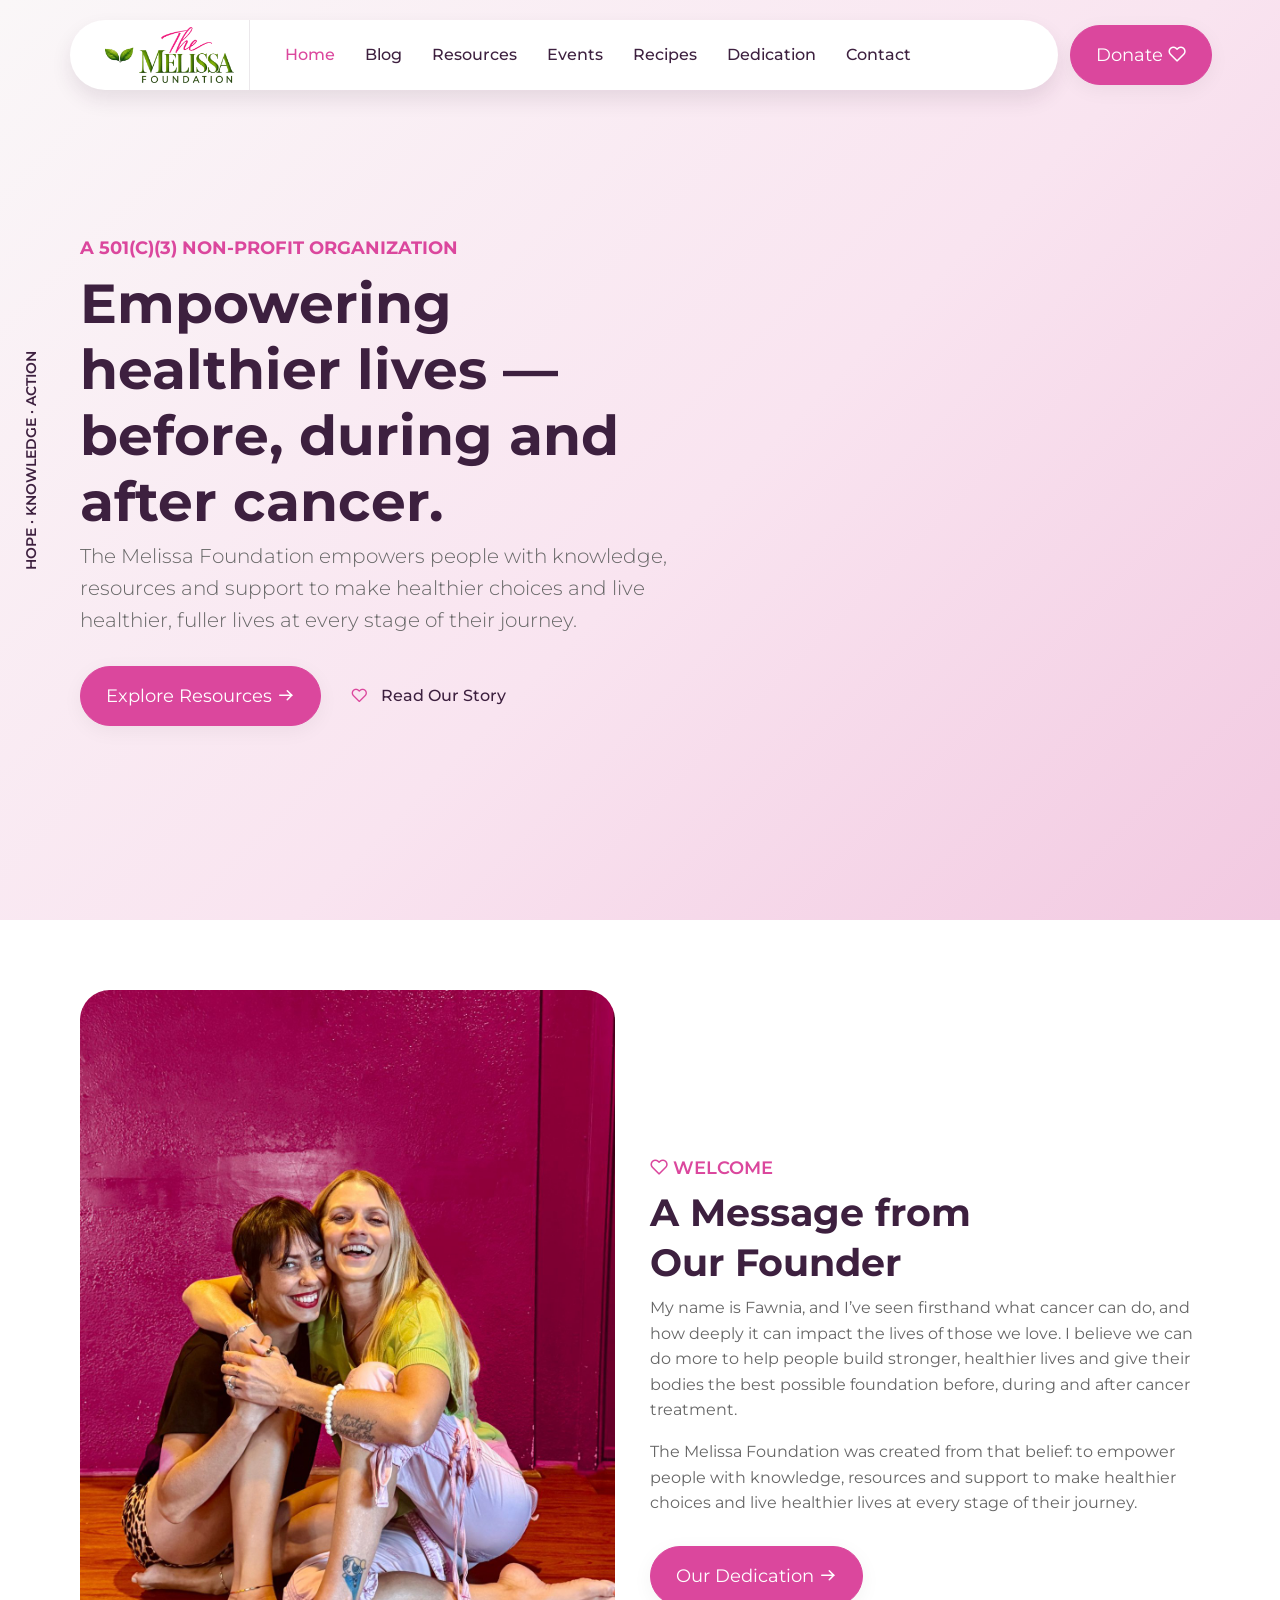
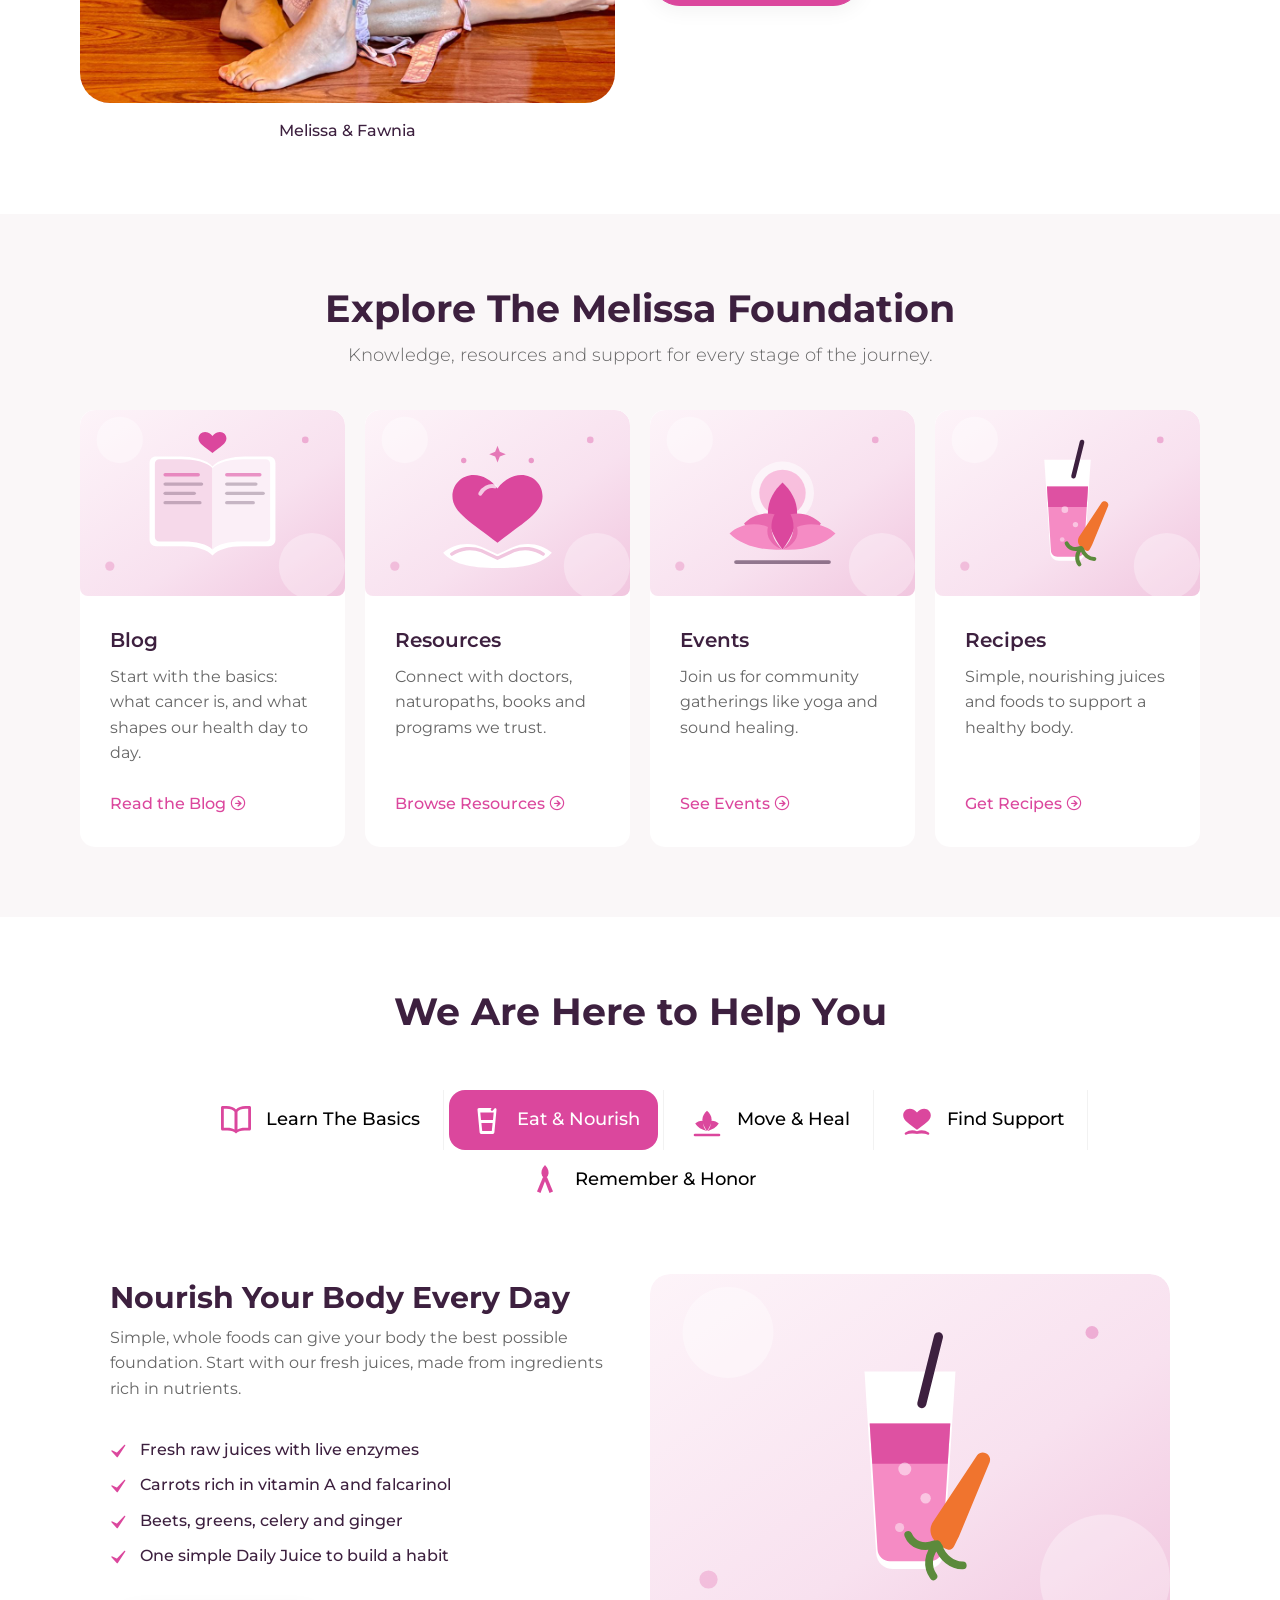
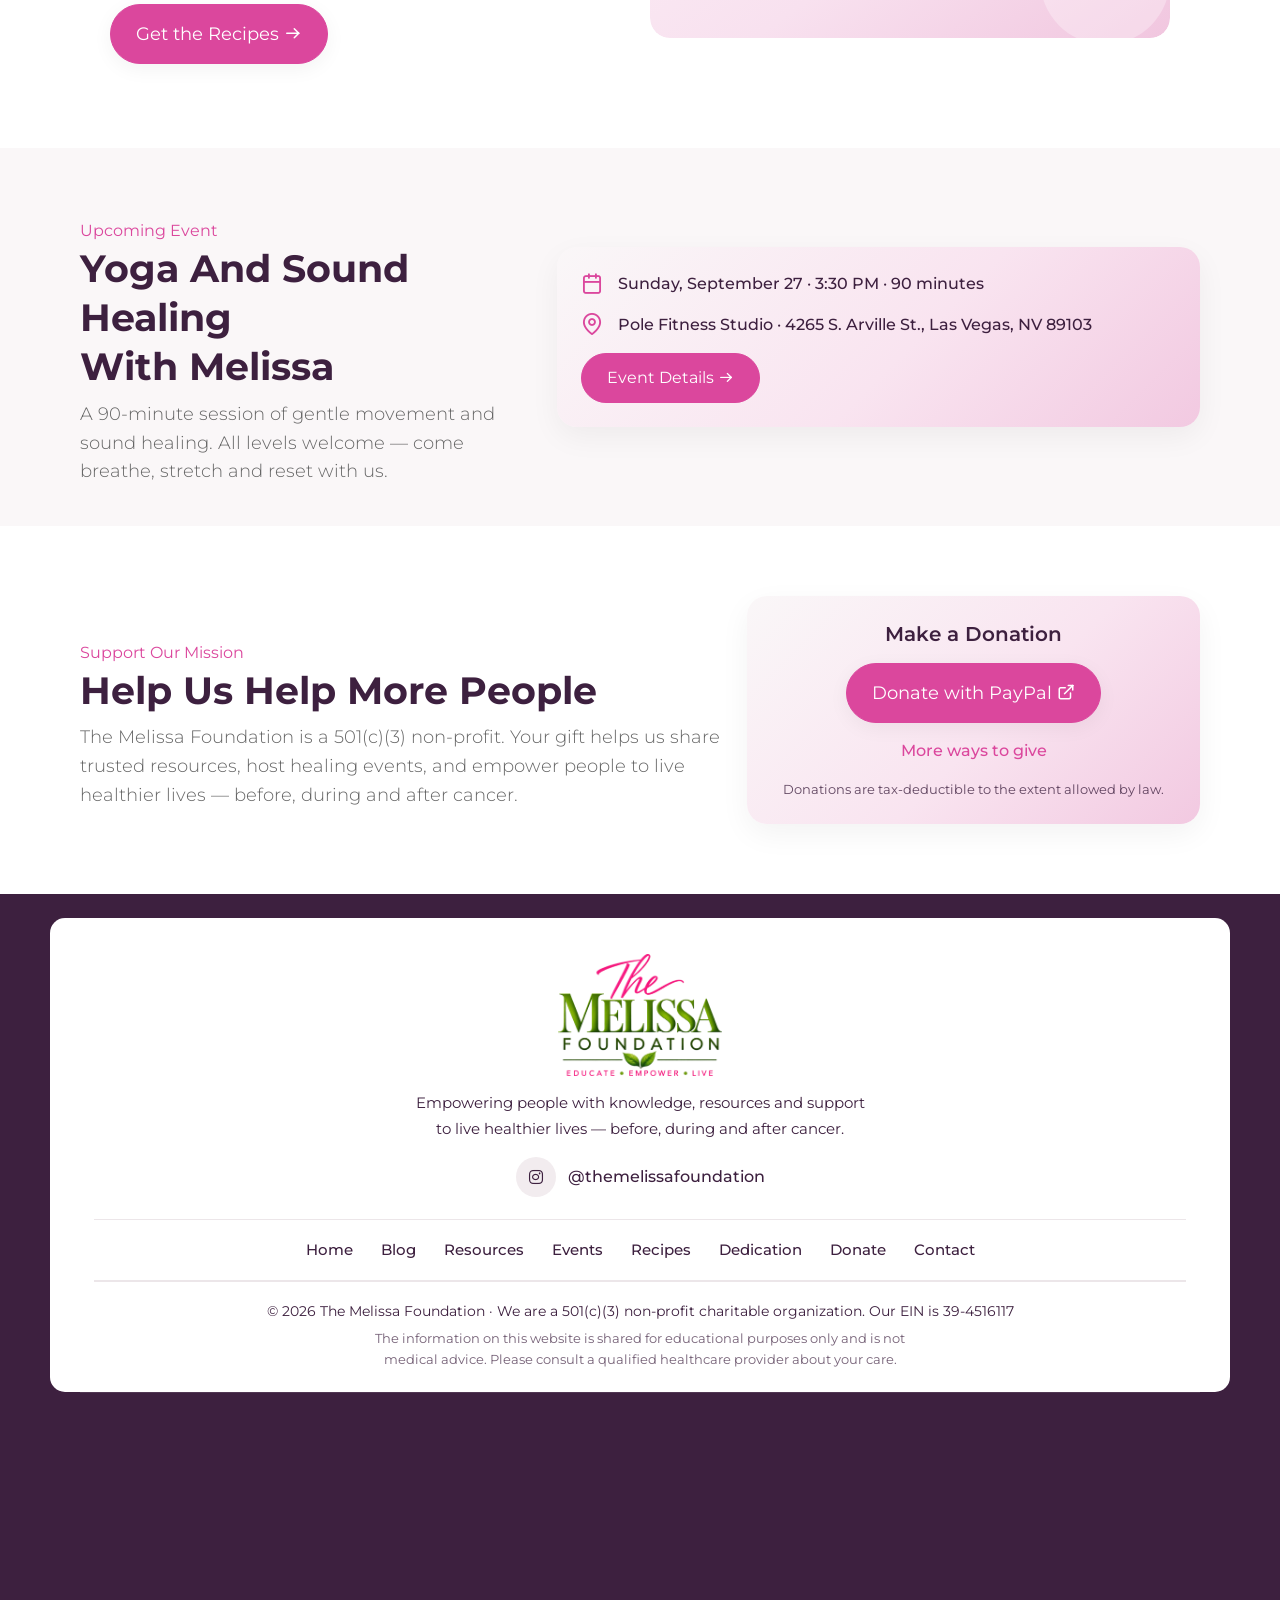
==== commit b8a105ba: "Redesign the footer as a centred, compact block The three-column grid was the problem, not its spaci" ====
--- a/index.html
+++ b/index.html
@@ -481,44 +481,24 @@
 
 	<div class="footer-top">
 		<div class="container footer-inner-wraper">
-			<div class="row">
-				<div class="col-xl-5 col-lg-4 col-md-12 m-b30">
-					<div class="widget widget_about mb-0">
-						<div class="footer-logo">
-							<a href="index.html"><img src="images/logo.png" alt="The Melissa Foundation"></a>
-						</div>
-						<p class="footer-about-text">Empowering people with knowledge, resources and support to make healthier choices and live healthier lives at every stage of their journey &mdash; before, during and after cancer.</p>
-						<a href="https://www.instagram.com/themelissafoundation" target="_blank" rel="noopener" class="footer-ig" aria-label="The Melissa Foundation on Instagram">
-							<i class="fa-brands fa-instagram"></i>
-							<span>@themelissafoundation</span>
-						</a>
-					</div>
-				</div>
-				<div class="col-xl-3 col-lg-4 col-6 offset-xl-1 m-b30">
-					<div class="widget widget_services mb-0">
-						<h2 class="footer-title">Explore</h2>
-						<ul class="list-hover1">
-							<li><a href="blog.html"><span>Blog</span></a></li>
-							<li><a href="resources.html"><span>Resources</span></a></li>
-							<li><a href="events.html"><span>Events</span></a></li>
-							<li><a href="recipes.html"><span>Recipes</span></a></li>
-							<li><a href="dedication.html"><span>Dedication</span></a></li>
-						</ul>
-					</div>
-				</div>
-				<div class="col-xl-3 col-lg-4 col-6 m-b30">
-					<div class="widget widget_services mb-0">
-						<h2 class="footer-title">About</h2>
-						<ul class="list-hover1">
-							<li><a href="index.html"><span>Our Mission</span></a></li>
-							<li><a href="dedication.html"><span>In Memory of Jamilla</span></a></li>
-							<li><a href="events.html"><span>Get Involved</span></a></li>
-							<li><a href="donate.html"><span>Donate</span></a></li>
-							<li><a href="contact.html"><span>Contact</span></a></li>
-						</ul>
-					</div>
-				</div>
-			</div>
+			<div class="footer-brand">
+				<a href="index.html" class="footer-logo"><img src="images/logo.png" alt="The Melissa Foundation"></a>
+				<p class="footer-about-text">Empowering people with knowledge, resources and support to live healthier lives &mdash; before, during and after cancer.</p>
+				<a href="https://www.instagram.com/themelissafoundation" target="_blank" rel="noopener" class="footer-ig" aria-label="The Melissa Foundation on Instagram">
+				<i class="fa-brands fa-instagram"></i>
+				<span>@themelissafoundation</span>
+			</a>
+			</div>
+			<nav class="footer-nav" aria-label="Footer">
+				<a href="index.html">Home</a>
+				<a href="blog.html">Blog</a>
+				<a href="resources.html">Resources</a>
+				<a href="events.html">Events</a>
+				<a href="recipes.html">Recipes</a>
+				<a href="dedication.html">Dedication</a>
+				<a href="donate.html">Donate</a>
+				<a href="contact.html">Contact</a>
+			</nav>
 			<div class="footer-bottom-bar">
 				<p class="mb-0">&copy; <span class="current-year">2026</span> The Melissa Foundation &middot; We are a 501(c)(3) non-profit charitable organization. Our EIN is 39-4516117</p>
 				<p class="footer-disclaimer">The information on this website is shared for educational purposes only and is not medical advice. Please consult a qualified healthcare provider about your care.</p>
--- a/css/site.css
+++ b/css/site.css
@@ -84,52 +84,81 @@
   border-radius: var(--radius-sm);
 }
 
-
 /* ---------------------------------------------------------------
-   Footer layout
-   The theme stretches .widget_about to full height and spreads its
-   children with space-between, which left the logo stranded at the top
-   with large gaps below it. Lay it out normally instead, align all three
-   columns to the top, and give the legal text its own full-width bar.
+   Footer
+   A three-column grid left ~145px of dead space under the link lists
+   for this little content, so the footer is centred and compact: brand,
+   one nav row, Instagram, then the legal bar.
    --------------------------------------------------------------- */
+.site-footer.style-1 .footer-top {
+  padding: 24px 10px 0;
+}
+.site-footer.style-1 .footer-top > .footer-inner-wraper {
+  padding: 36px 24px 22px;
+  text-align: center;
+}
 .site-footer.style-1 .widget_about {
   display: block;
   height: auto;
-  padding-bottom: 0;
-}
-.site-footer.style-1 .footer-top {
-  padding: 24px 10px 0;
-}
-.site-footer.style-1 .footer-top > .footer-inner-wraper {
-  padding: 48px 20px 26px;
-}
-footer .footer-logo {
-  margin-bottom: 20px;
-  line-height: 0;
-}
-footer .footer-logo a {
+}
+
+.footer-brand .footer-logo {
   display: inline-block;
   line-height: 0;
-}
-footer .footer-logo img {
-  max-width: 190px;
+  margin-bottom: 14px;
+}
+.footer-brand .footer-logo img {
+  width: 164px;
+  max-width: 55vw;
 }
 .footer-about-text {
-  max-width: 400px;
-  margin-bottom: 18px;
+  max-width: 760px;
+  margin: 0 auto;
   font-size: 15px;
   line-height: 1.7;
   color: var(--bs-secondary);
-}
-footer .footer-title {
-  margin-bottom: 16px;
-}
-.site-footer.style-1 .widget_services ul li {
-  padding: 0.3rem 0;
+  text-wrap: balance;
+}
+
+/* Single nav row */
+.footer-nav {
+  display: flex;
+  flex-wrap: wrap;
+  justify-content: center;
+  align-items: center;
+  gap: 8px 28px;
+  margin: 22px auto 0;
+  padding: 18px 0;
+  border-top: 1px solid #ECE6E9;
+  border-bottom: 1px solid #ECE6E9;
+}
+.footer-nav a {
+  color: var(--bs-secondary);
+  font-size: 15px;
+  font-weight: 500;
+  position: relative;
+  transition: color 0.3s;
+}
+.footer-nav a::after {
+  content: "";
+  position: absolute;
+  left: 0;
+  bottom: -4px;
+  width: 0;
+  height: 2px;
+  background: var(--bs-primary);
+  transition: width 0.3s;
+}
+.footer-nav a:hover {
+  color: var(--bs-primary);
+}
+.footer-nav a:hover::after {
+  width: 100%;
 }
 
 /* Instagram */
 .footer-ig {
+  margin-top: 16px;
   display: inline-flex;
   align-items: center;
   gap: 12px;
@@ -138,14 +167,14 @@
   transition: color 0.3s;
 }
 .footer-ig i {
-  width: 42px;
-  height: 42px;
+  width: 40px;
+  height: 40px;
   border-radius: 50%;
   background: #F2ECEF;
   display: inline-flex;
   align-items: center;
   justify-content: center;
-  font-size: 17px;
+  font-size: 16px;
   transition: all 0.3s;
 }
 .footer-ig:hover {
@@ -158,10 +187,9 @@
 
 /* Legal bar */
 .footer-bottom-bar {
+  margin-top: 0;
+  padding-top: 18px;
   border-top: 1px solid #ECE6E9;
-  margin-top: 8px;
-  padding-top: 24px;
-  text-align: center;
 }
 .footer-bottom-bar p {
   color: var(--bs-secondary);
@@ -172,14 +200,20 @@
   font-size: 13px;
   opacity: 0.7;
   max-width: 760px;
-  margin: 8px auto 0;
-}
-
-@media only screen and (max-width: 991px) {
+  margin: 6px auto 0;
+  text-wrap: balance;
+}
+
+@media only screen and (max-width: 767px) {
   .site-footer.style-1 .footer-top > .footer-inner-wraper {
-    padding: 40px 20px 24px;
-  }
-  .footer-about-text {
-    max-width: none;
-  }
-}
+    padding: 34px 18px 22px;
+  }
+  .footer-nav {
+    gap: 10px 20px;
+    margin: 22px auto 20px;
+    padding: 18px 0;
+  }
+  .footer-nav a {
+    font-size: 14px;
+  }
+}
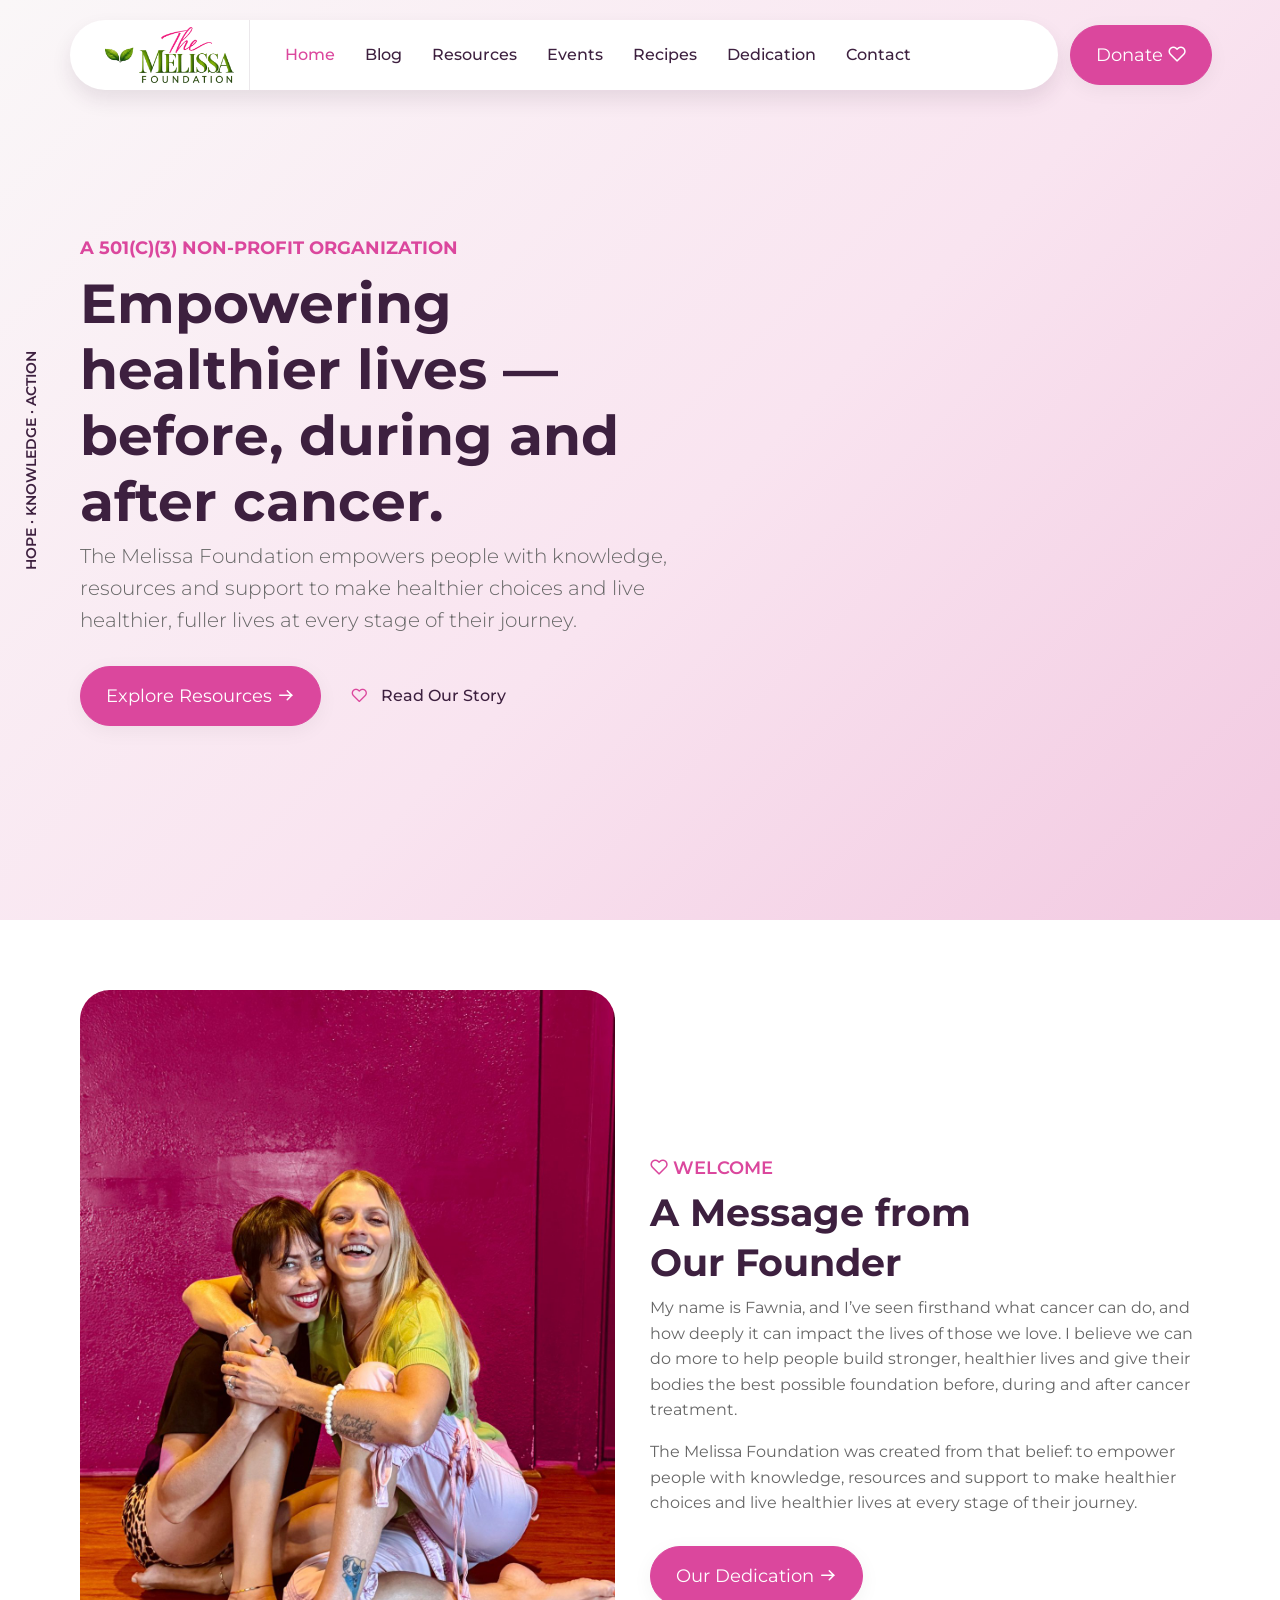
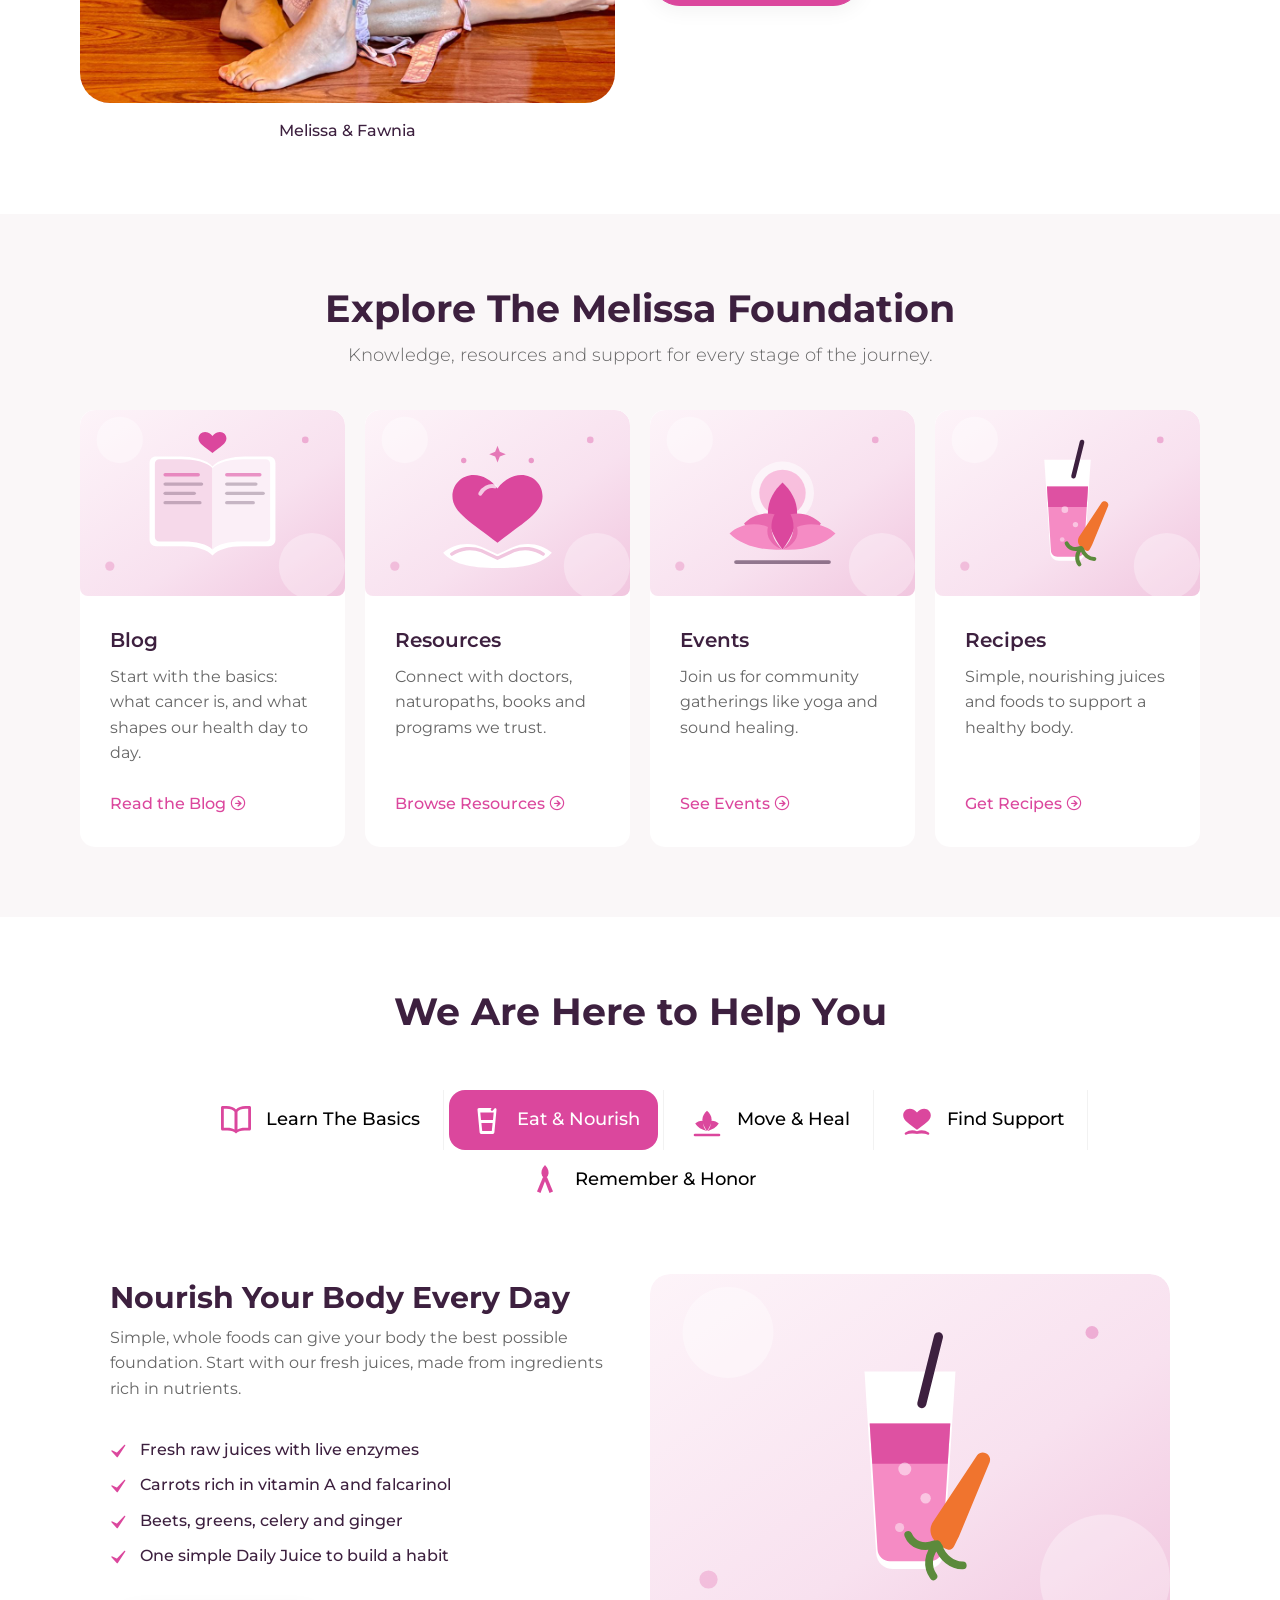
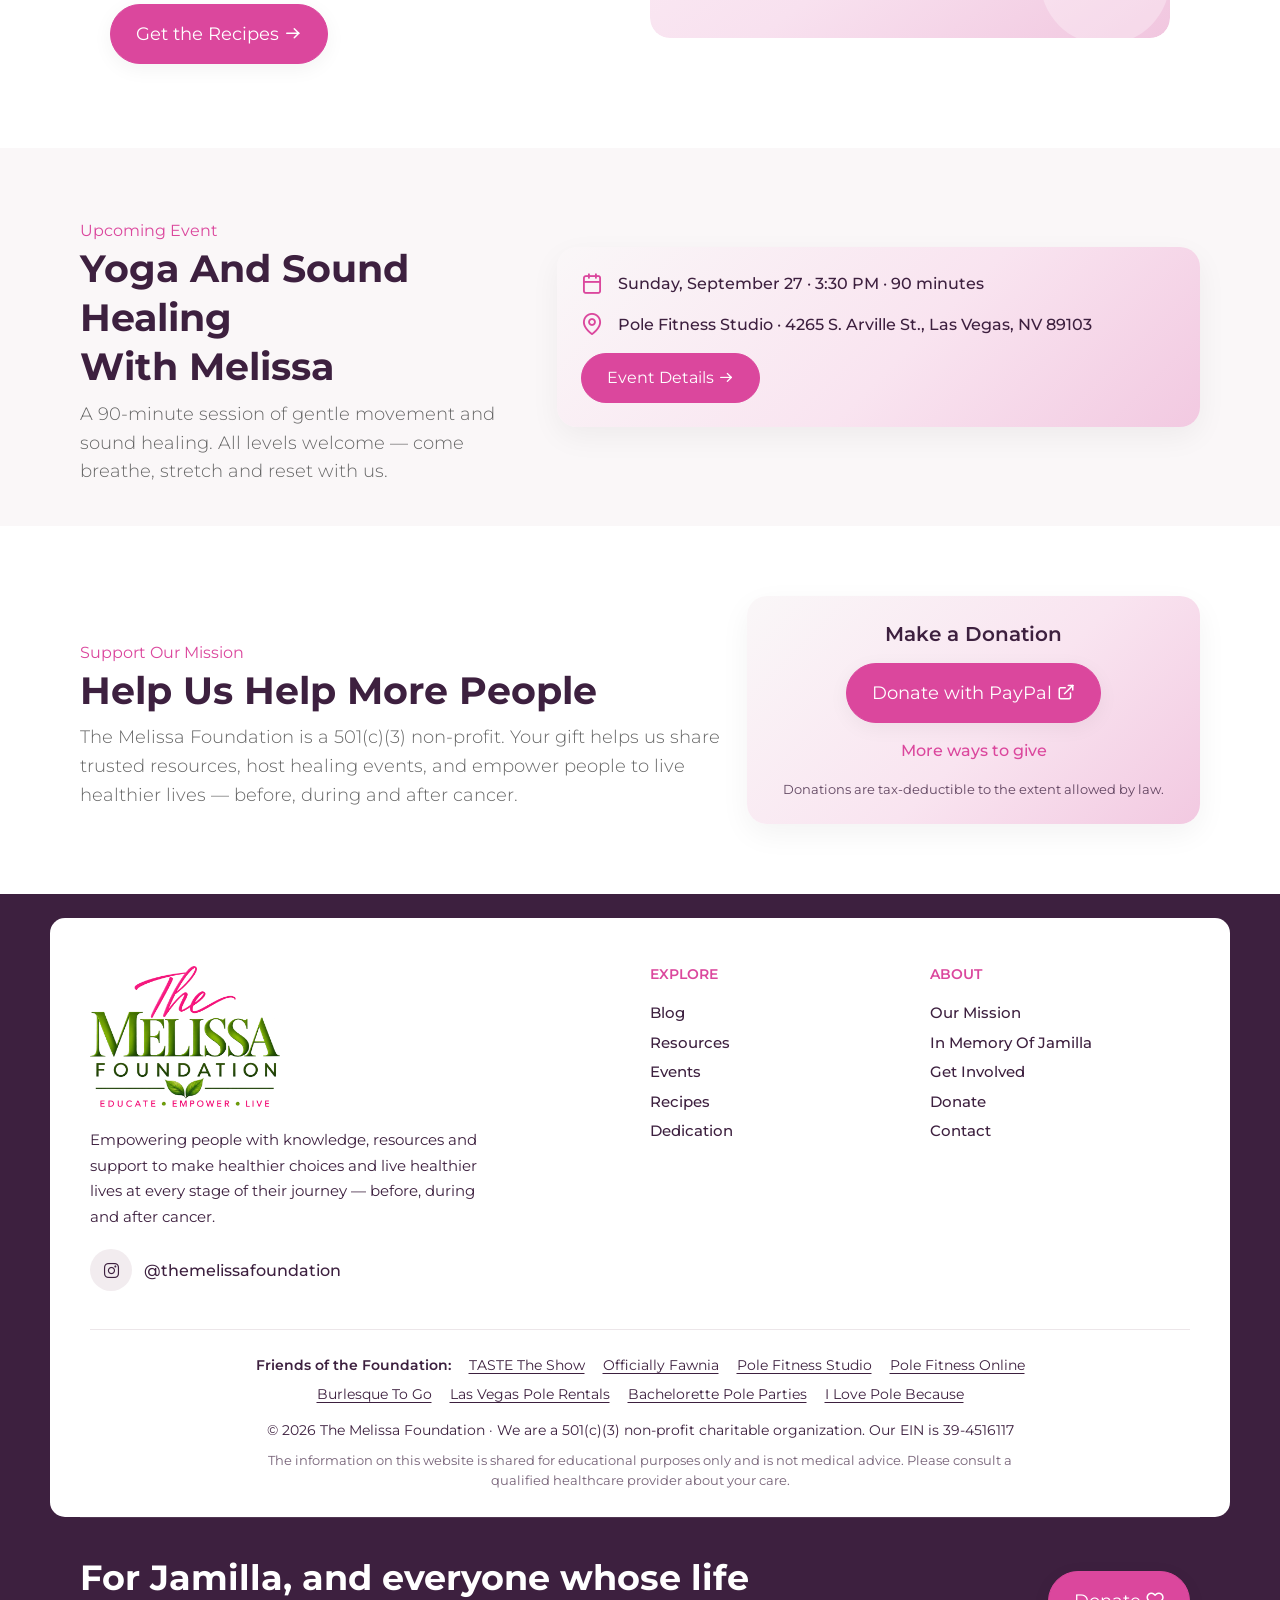
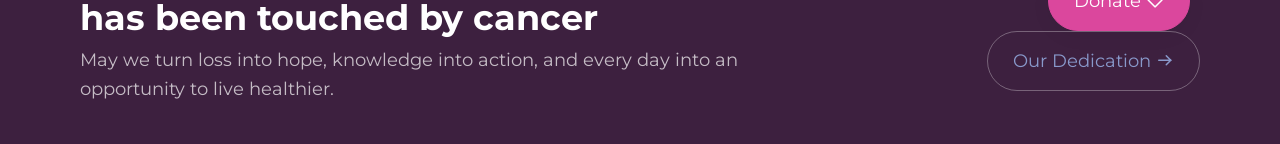
==== commit 59a347d0: "Add Fawnia's family of sites to the footer Adds a 'Friends of the Foundation' line to the footer on " ====
--- a/index.html
+++ b/index.html
@@ -481,25 +481,55 @@
 
 	<div class="footer-top">
 		<div class="container footer-inner-wraper">
-			<div class="footer-brand">
-				<a href="index.html" class="footer-logo"><img src="images/logo.png" alt="The Melissa Foundation"></a>
-				<p class="footer-about-text">Empowering people with knowledge, resources and support to live healthier lives &mdash; before, during and after cancer.</p>
-				<a href="https://www.instagram.com/themelissafoundation" target="_blank" rel="noopener" class="footer-ig" aria-label="The Melissa Foundation on Instagram">
-				<i class="fa-brands fa-instagram"></i>
-				<span>@themelissafoundation</span>
-			</a>
-			</div>
-			<nav class="footer-nav" aria-label="Footer">
-				<a href="index.html">Home</a>
-				<a href="blog.html">Blog</a>
-				<a href="resources.html">Resources</a>
-				<a href="events.html">Events</a>
-				<a href="recipes.html">Recipes</a>
-				<a href="dedication.html">Dedication</a>
-				<a href="donate.html">Donate</a>
-				<a href="contact.html">Contact</a>
-			</nav>
+			<div class="row">
+				<div class="col-xl-5 col-lg-4 col-md-12 m-b30">
+					<div class="widget widget_about mb-0">
+						<div class="footer-logo">
+							<a href="index.html"><img src="images/logo.png" alt="The Melissa Foundation"></a>
+						</div>
+						<p class="footer-about-text">Empowering people with knowledge, resources and support to make healthier choices and live healthier lives at every stage of their journey &mdash; before, during and after cancer.</p>
+						<a href="https://www.instagram.com/themelissafoundation" target="_blank" rel="noopener" class="footer-ig" aria-label="The Melissa Foundation on Instagram">
+							<i class="fa-brands fa-instagram"></i>
+							<span>@themelissafoundation</span>
+						</a>
+					</div>
+				</div>
+				<div class="col-xl-3 col-lg-4 col-6 offset-xl-1 m-b30">
+					<div class="widget widget_services mb-0">
+						<h2 class="footer-title">Explore</h2>
+						<ul class="list-hover1">
+							<li><a href="blog.html"><span>Blog</span></a></li>
+							<li><a href="resources.html"><span>Resources</span></a></li>
+							<li><a href="events.html"><span>Events</span></a></li>
+							<li><a href="recipes.html"><span>Recipes</span></a></li>
+							<li><a href="dedication.html"><span>Dedication</span></a></li>
+						</ul>
+					</div>
+				</div>
+				<div class="col-xl-3 col-lg-4 col-6 m-b30">
+					<div class="widget widget_services mb-0">
+						<h2 class="footer-title">About</h2>
+						<ul class="list-hover1">
+							<li><a href="index.html"><span>Our Mission</span></a></li>
+							<li><a href="dedication.html"><span>In Memory of Jamilla</span></a></li>
+							<li><a href="events.html"><span>Get Involved</span></a></li>
+							<li><a href="donate.html"><span>Donate</span></a></li>
+							<li><a href="contact.html"><span>Contact</span></a></li>
+						</ul>
+					</div>
+				</div>
+			</div>
 			<div class="footer-bottom-bar">
+				<p class="footer-family"><span>Friends of the Foundation:</span>
+					<a href="https://thecreatorie.github.io/thetasteshow/" target="_blank" rel="noopener">TASTE The Show</a>
+					<a href="https://www.officiallyfawnia.com" target="_blank" rel="noopener">Officially Fawnia</a>
+					<a href="https://www.polefitnessstudio.com" target="_blank" rel="noopener">Pole Fitness Studio</a>
+					<a href="https://www.polefitnessonline.com" target="_blank" rel="noopener">Pole Fitness Online</a>
+					<a href="https://burlesquetogo.com" target="_blank" rel="noopener">Burlesque To Go</a>
+					<a href="https://lasvegaspolerentals.com" target="_blank" rel="noopener">Las Vegas Pole Rentals</a>
+					<a href="https://www.bachelorettepoledancingparties.com" target="_blank" rel="noopener">Bachelorette Pole Parties</a>
+					<a href="https://ilovepolebecause.com" target="_blank" rel="noopener">I Love Pole Because</a>
+				</p>
 				<p class="mb-0">&copy; <span class="current-year">2026</span> The Melissa Foundation &middot; We are a 501(c)(3) non-profit charitable organization. Our EIN is 39-4516117</p>
 				<p class="footer-disclaimer">The information on this website is shared for educational purposes only and is not medical advice. Please consult a qualified healthcare provider about your care.</p>
 			</div>
--- a/css/site.css
+++ b/css/site.css
@@ -84,81 +84,52 @@
   border-radius: var(--radius-sm);
 }
 
+
 /* ---------------------------------------------------------------
-   Footer
-   A three-column grid left ~145px of dead space under the link lists
-   for this little content, so the footer is centred and compact: brand,
-   one nav row, Instagram, then the legal bar.
+   Footer layout
+   The theme stretches .widget_about to full height and spreads its
+   children with space-between, which left the logo stranded at the top
+   with large gaps below it. Lay it out normally instead, align all three
+   columns to the top, and give the legal text its own full-width bar.
    --------------------------------------------------------------- */
-.site-footer.style-1 .footer-top {
-  padding: 24px 10px 0;
-}
-.site-footer.style-1 .footer-top > .footer-inner-wraper {
-  padding: 36px 24px 22px;
-  text-align: center;
-}
 .site-footer.style-1 .widget_about {
   display: block;
   height: auto;
-}
-
-.footer-brand .footer-logo {
+  padding-bottom: 0;
+}
+.site-footer.style-1 .footer-top {
+  padding: 24px 10px 0;
+}
+.site-footer.style-1 .footer-top > .footer-inner-wraper {
+  padding: 48px 20px 26px;
+}
+footer .footer-logo {
+  margin-bottom: 20px;
+  line-height: 0;
+}
+footer .footer-logo a {
   display: inline-block;
   line-height: 0;
-  margin-bottom: 14px;
-}
-.footer-brand .footer-logo img {
-  width: 164px;
-  max-width: 55vw;
+}
+footer .footer-logo img {
+  max-width: 190px;
 }
 .footer-about-text {
-  max-width: 760px;
-  margin: 0 auto;
+  max-width: 400px;
+  margin-bottom: 18px;
   font-size: 15px;
   line-height: 1.7;
   color: var(--bs-secondary);
-  text-wrap: balance;
-}
-
-/* Single nav row */
-.footer-nav {
-  display: flex;
-  flex-wrap: wrap;
-  justify-content: center;
-  align-items: center;
-  gap: 8px 28px;
-  margin: 22px auto 0;
-  padding: 18px 0;
-  border-top: 1px solid #ECE6E9;
-  border-bottom: 1px solid #ECE6E9;
-}
-.footer-nav a {
-  color: var(--bs-secondary);
-  font-size: 15px;
-  font-weight: 500;
-  position: relative;
-  transition: color 0.3s;
-}
-.footer-nav a::after {
-  content: "";
-  position: absolute;
-  left: 0;
-  bottom: -4px;
-  width: 0;
-  height: 2px;
-  background: var(--bs-primary);
-  transition: width 0.3s;
-}
-.footer-nav a:hover {
-  color: var(--bs-primary);
-}
-.footer-nav a:hover::after {
-  width: 100%;
+}
+footer .footer-title {
+  margin-bottom: 16px;
+}
+.site-footer.style-1 .widget_services ul li {
+  padding: 0.3rem 0;
 }
 
 /* Instagram */
 .footer-ig {
-  margin-top: 16px;
   display: inline-flex;
   align-items: center;
   gap: 12px;
@@ -167,14 +138,14 @@
   transition: color 0.3s;
 }
 .footer-ig i {
-  width: 40px;
-  height: 40px;
+  width: 42px;
+  height: 42px;
   border-radius: 50%;
   background: #F2ECEF;
   display: inline-flex;
   align-items: center;
   justify-content: center;
-  font-size: 16px;
+  font-size: 17px;
   transition: all 0.3s;
 }
 .footer-ig:hover {
@@ -187,9 +158,10 @@
 
 /* Legal bar */
 .footer-bottom-bar {
-  margin-top: 0;
-  padding-top: 18px;
   border-top: 1px solid #ECE6E9;
+  margin-top: 8px;
+  padding-top: 24px;
+  text-align: center;
 }
 .footer-bottom-bar p {
   color: var(--bs-secondary);
@@ -200,20 +172,36 @@
   font-size: 13px;
   opacity: 0.7;
   max-width: 760px;
-  margin: 6px auto 0;
-  text-wrap: balance;
-}
-
-@media only screen and (max-width: 767px) {
+  margin: 8px auto 0;
+}
+
+/* Sister sites */
+.footer-bottom-bar .footer-family {
+  display: flex;
+  flex-wrap: wrap;
+  justify-content: center;
+  gap: 6px 18px;
+  margin: 0 auto 14px;
+  max-width: 900px;
+}
+.footer-bottom-bar .footer-family span {
+  font-weight: 600;
+  color: var(--bs-secondary);
+}
+.footer-bottom-bar .footer-family a {
+  color: var(--bs-secondary);
+  text-decoration: underline;
+  text-underline-offset: 3px;
+}
+.footer-bottom-bar .footer-family a:hover {
+  color: var(--bs-primary);
+}
+
+@media only screen and (max-width: 991px) {
   .site-footer.style-1 .footer-top > .footer-inner-wraper {
-    padding: 34px 18px 22px;
-  }
-  .footer-nav {
-    gap: 10px 20px;
-    margin: 22px auto 20px;
-    padding: 18px 0;
-  }
-  .footer-nav a {
-    font-size: 14px;
-  }
-}
+    padding: 40px 20px 24px;
+  }
+  .footer-about-text {
+    max-width: none;
+  }
+}
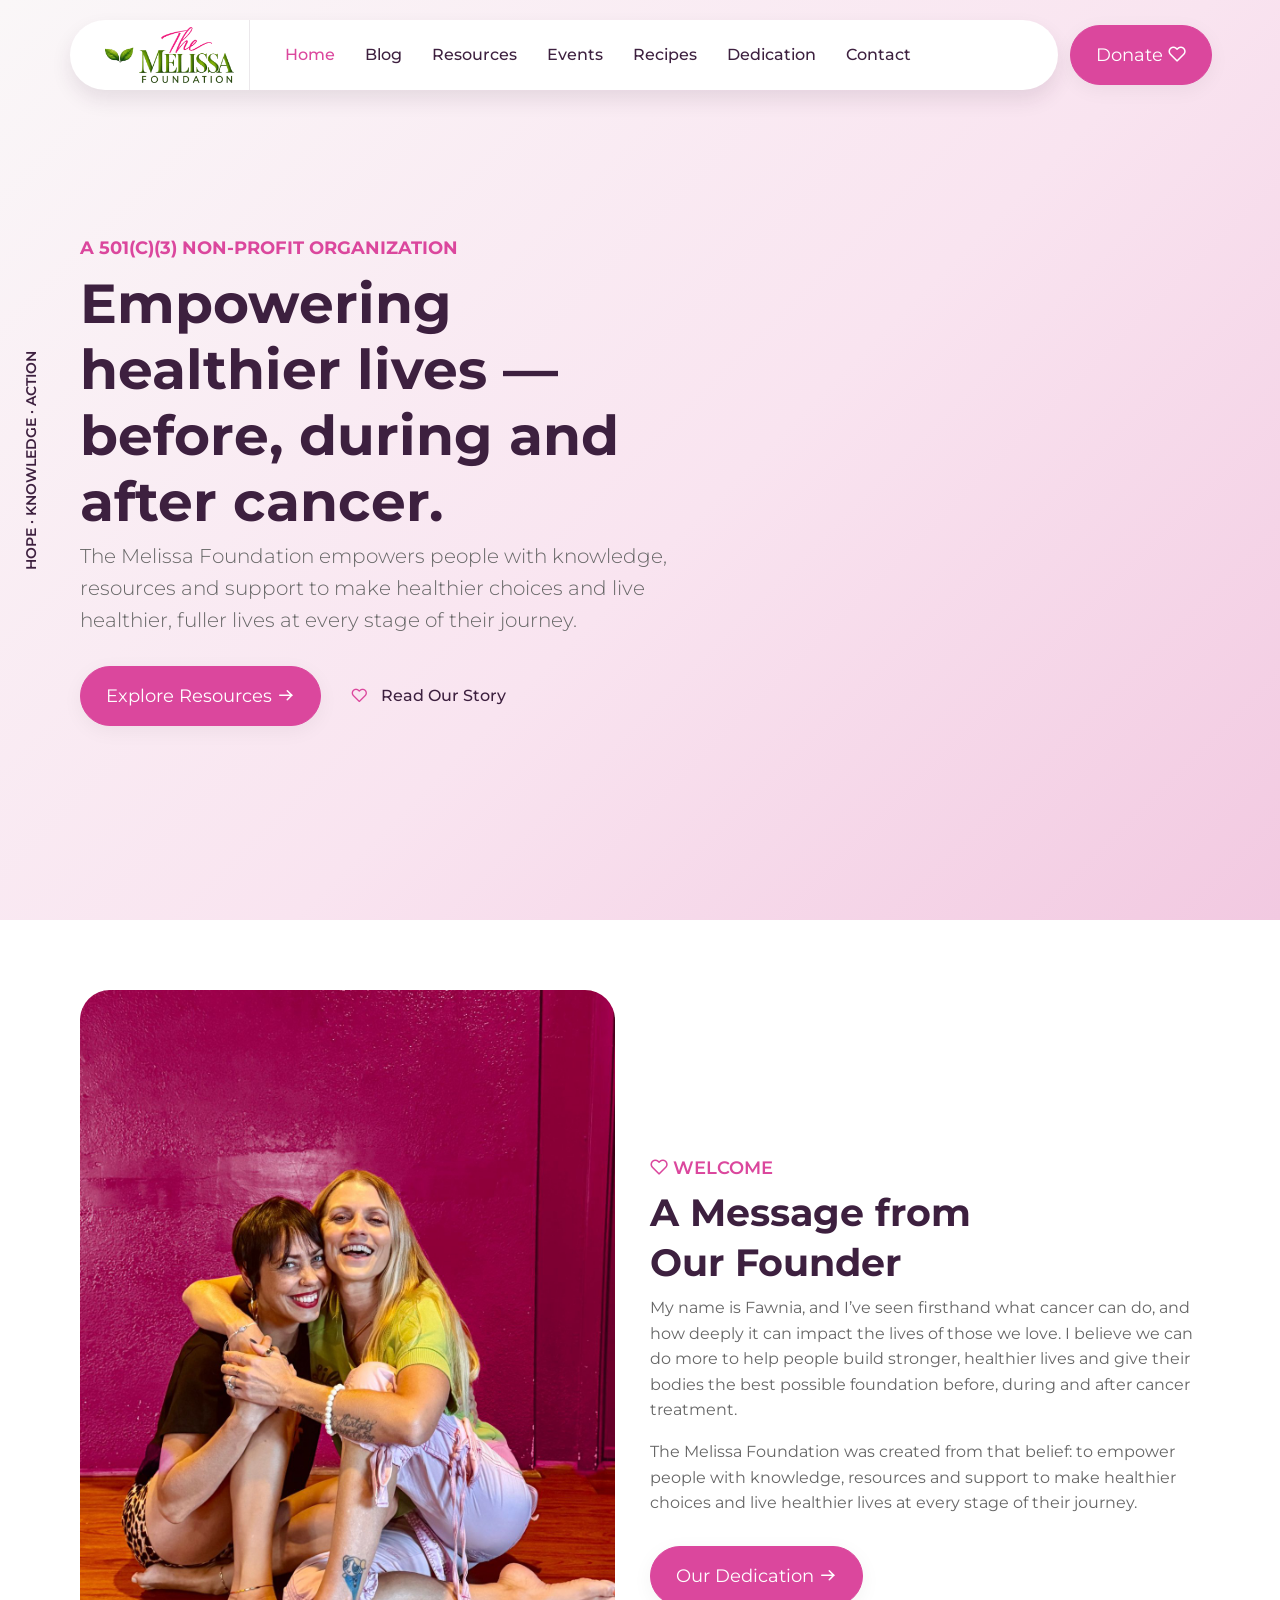
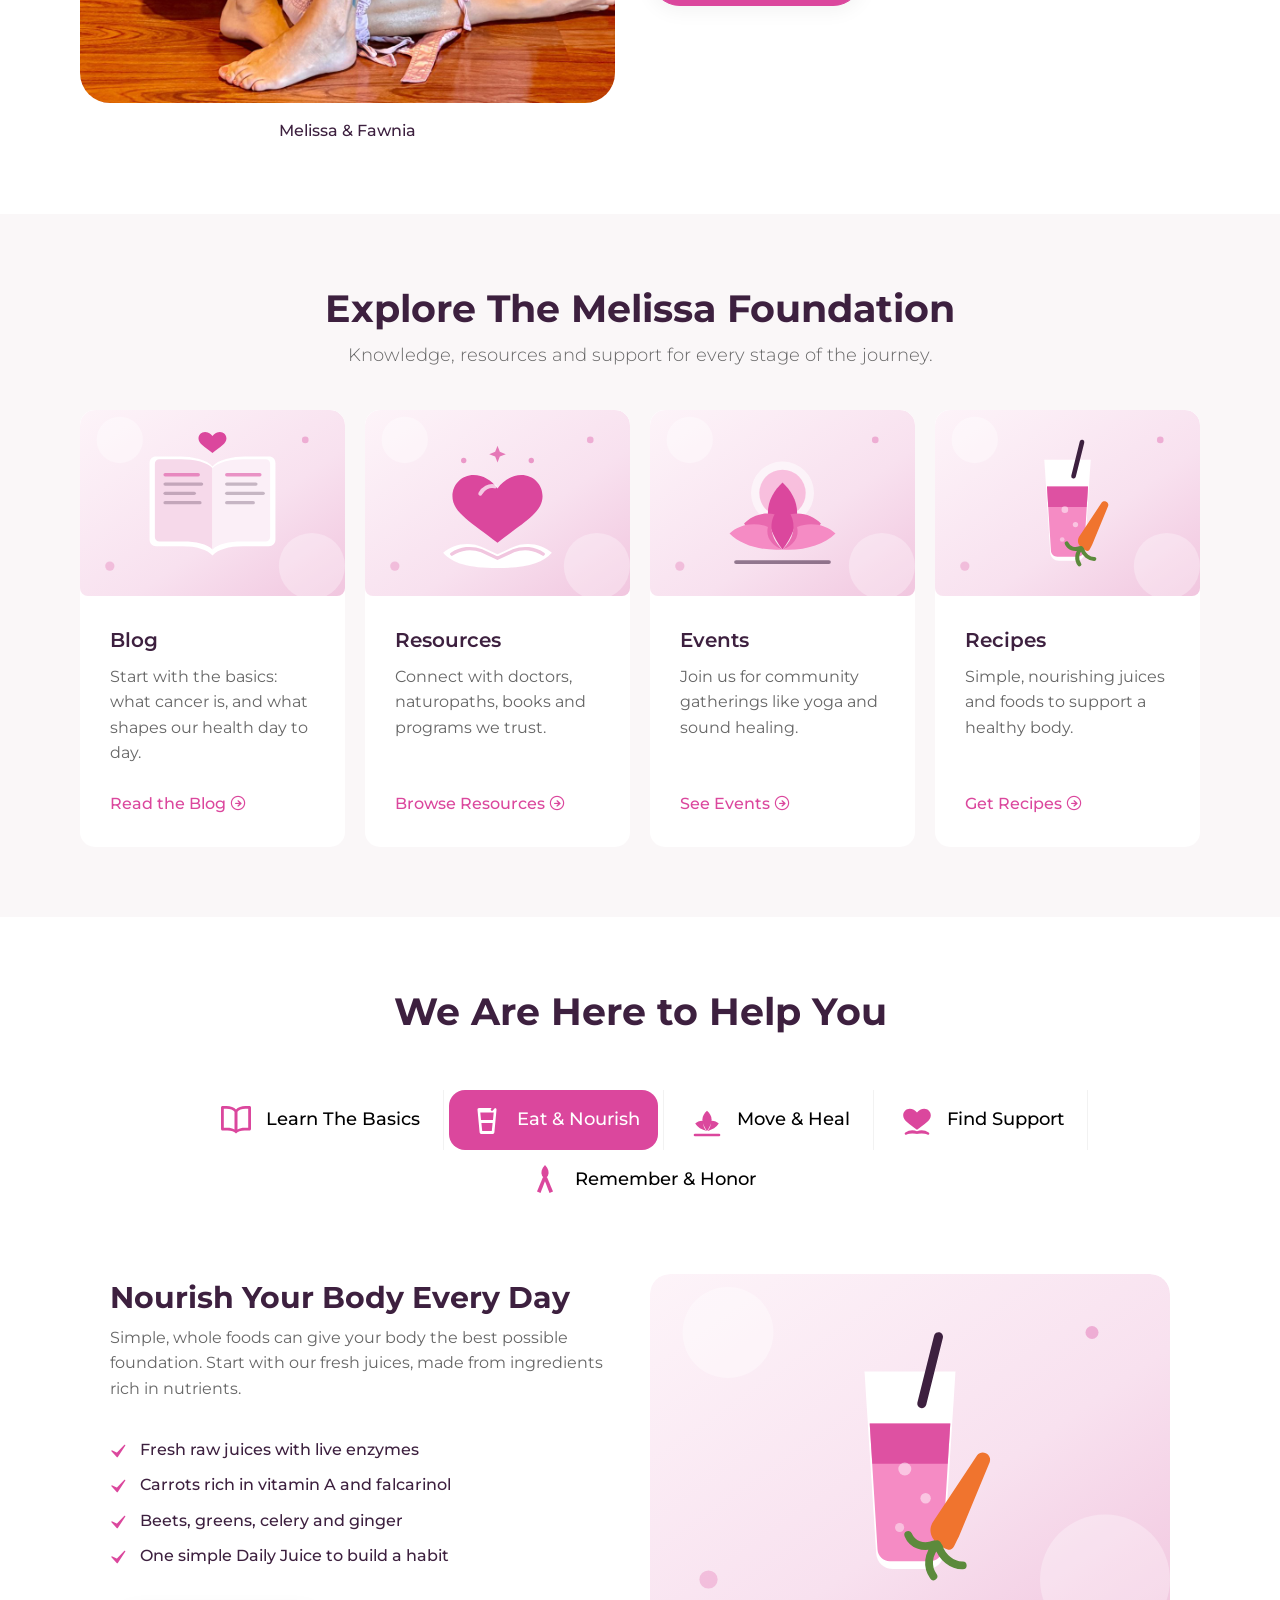
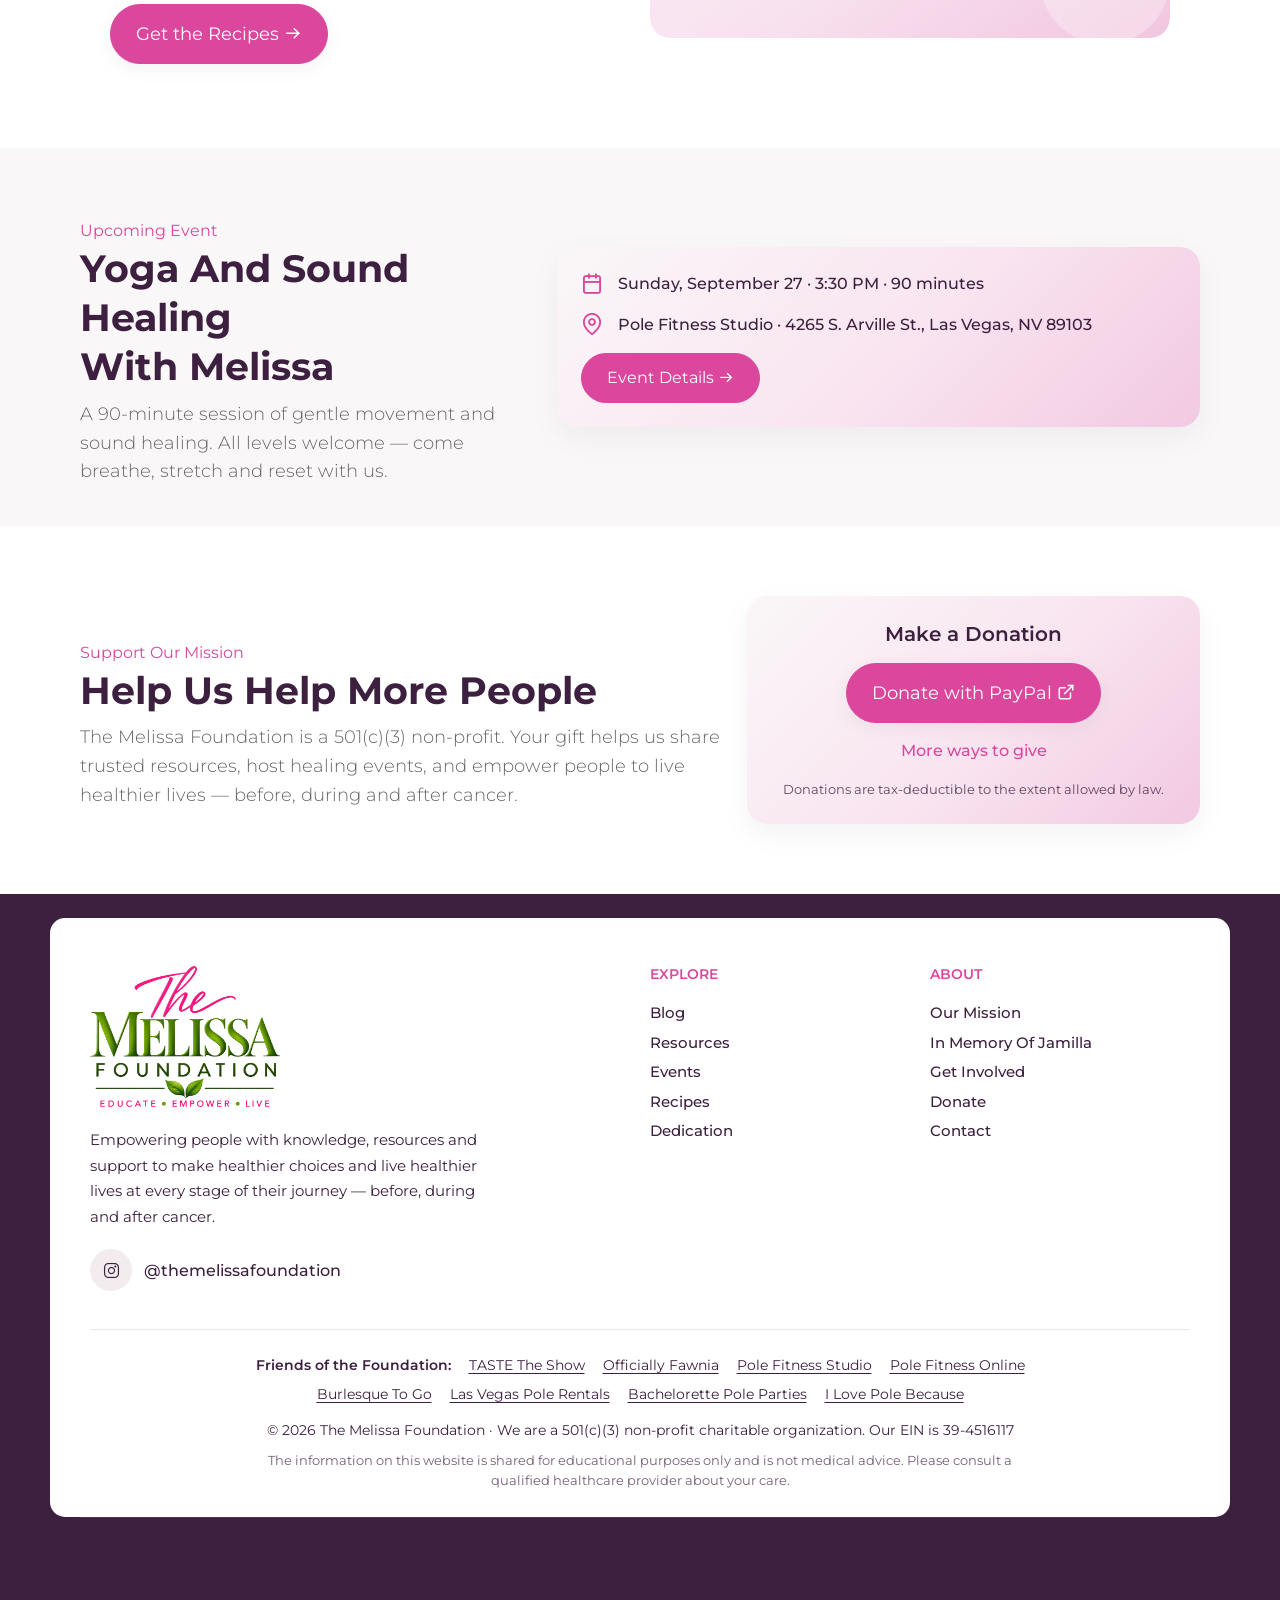
==== commit 50e71295: "Link TASTE at tastetheshow.com TASTE The Show now lives at its own domain; point the family links th" ====
--- a/index.html
+++ b/index.html
@@ -521,7 +521,7 @@
 			</div>
 			<div class="footer-bottom-bar">
 				<p class="footer-family"><span>Friends of the Foundation:</span>
-					<a href="https://thecreatorie.github.io/thetasteshow/" target="_blank" rel="noopener">TASTE The Show</a>
+					<a href="https://tastetheshow.com/" target="_blank" rel="noopener">TASTE The Show</a>
 					<a href="https://www.officiallyfawnia.com" target="_blank" rel="noopener">Officially Fawnia</a>
 					<a href="https://www.polefitnessstudio.com" target="_blank" rel="noopener">Pole Fitness Studio</a>
 					<a href="https://www.polefitnessonline.com" target="_blank" rel="noopener">Pole Fitness Online</a>
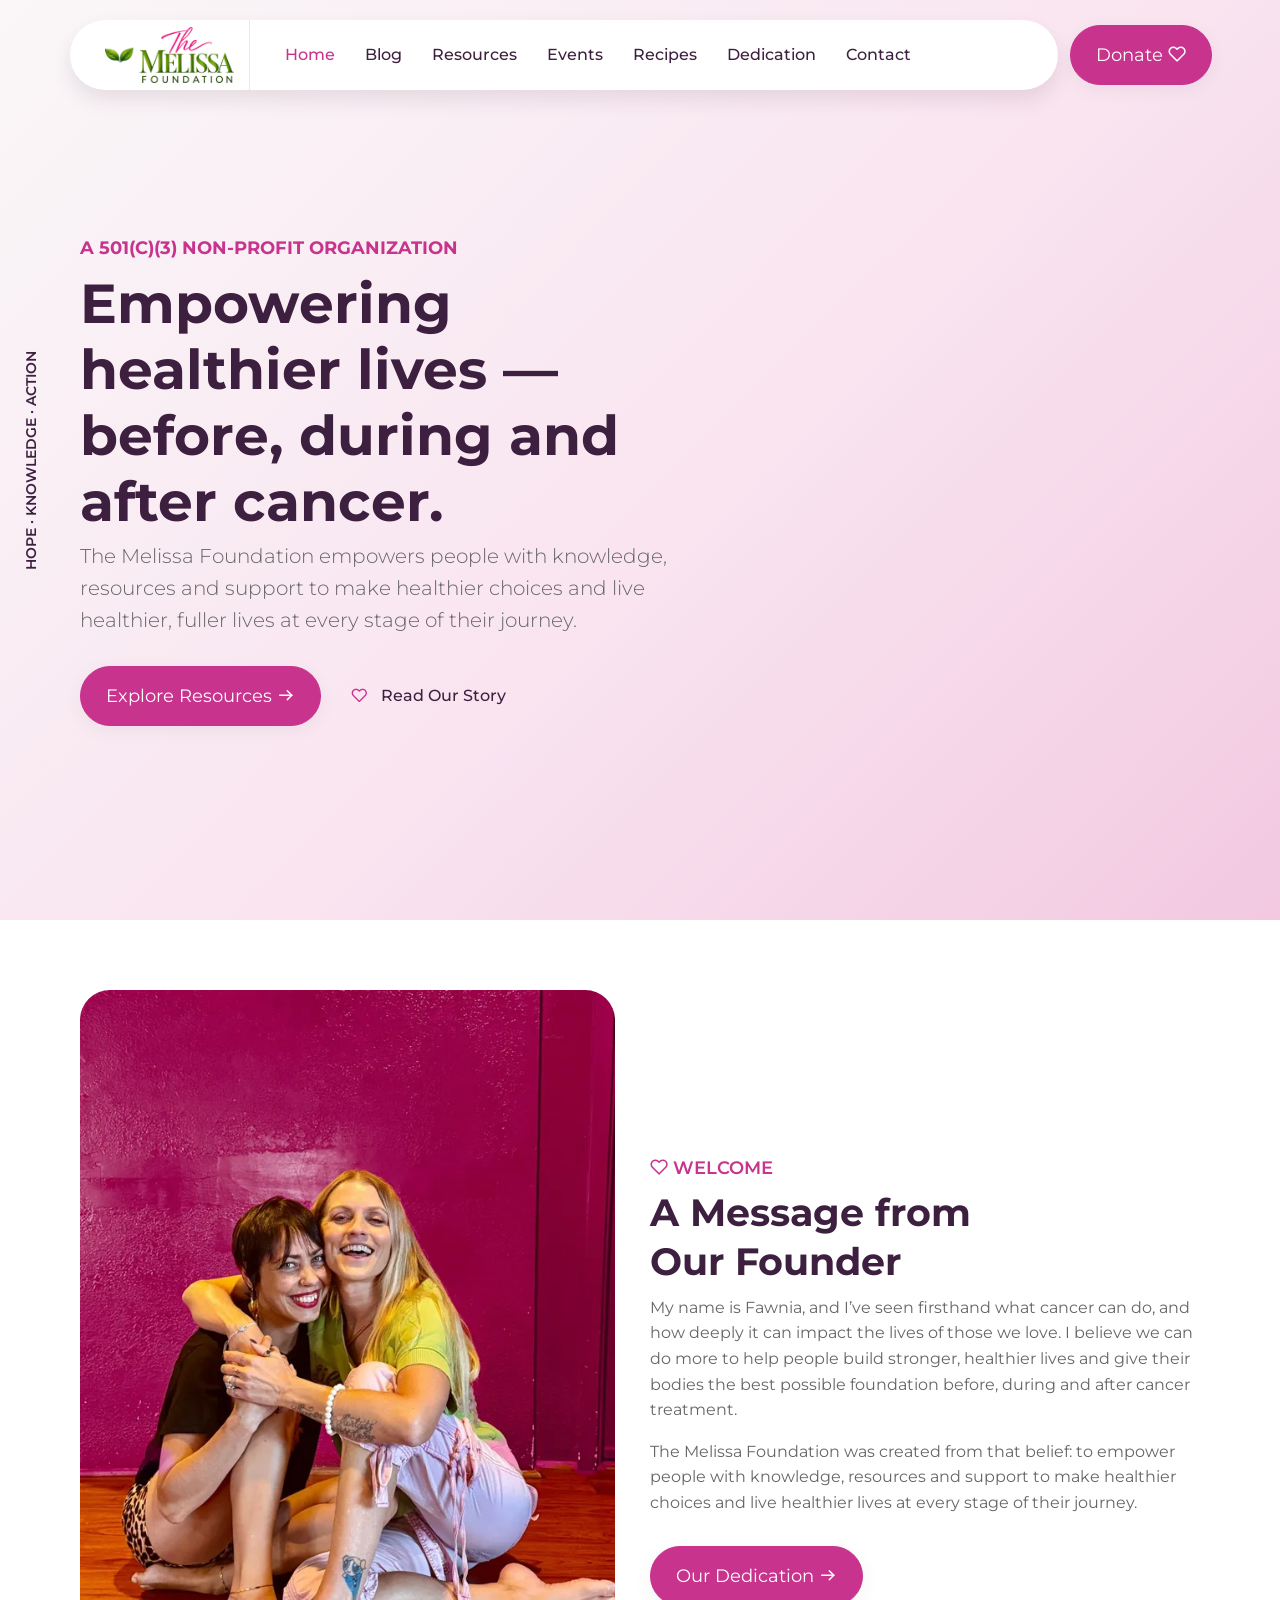
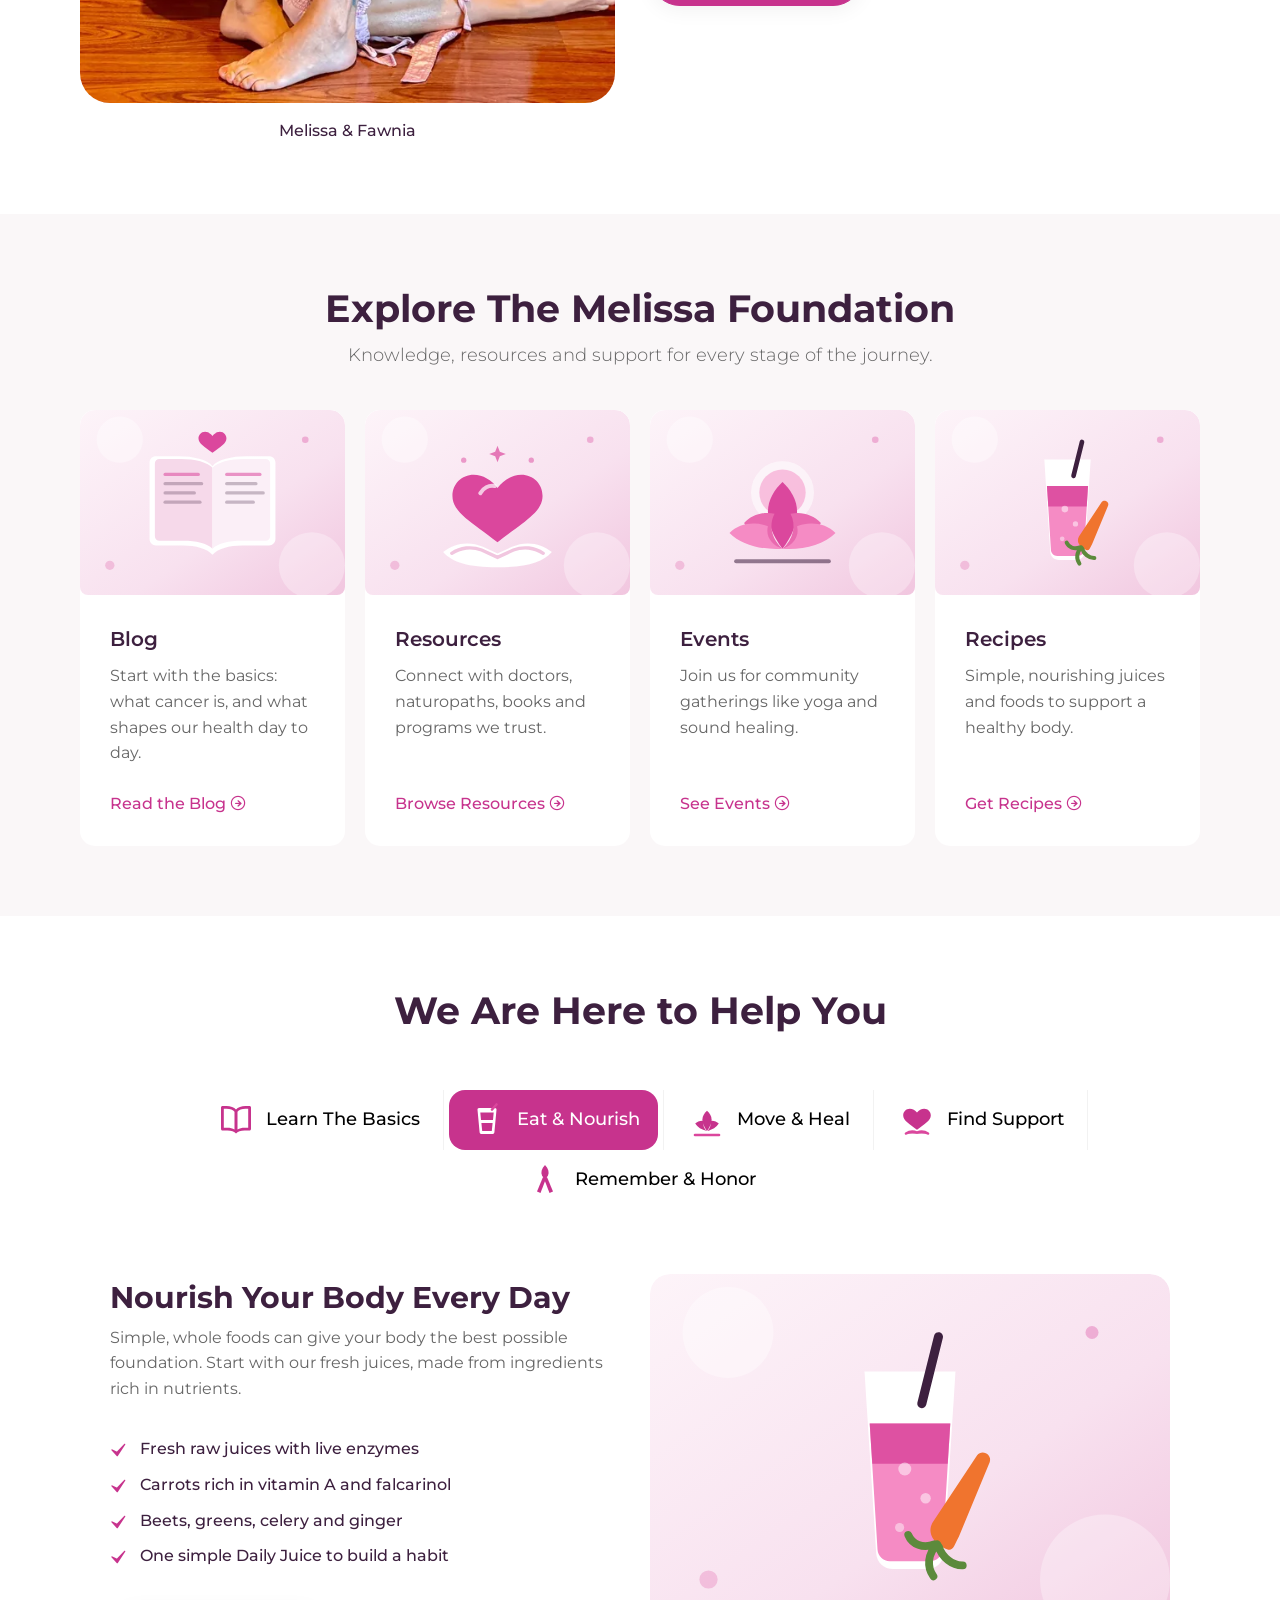
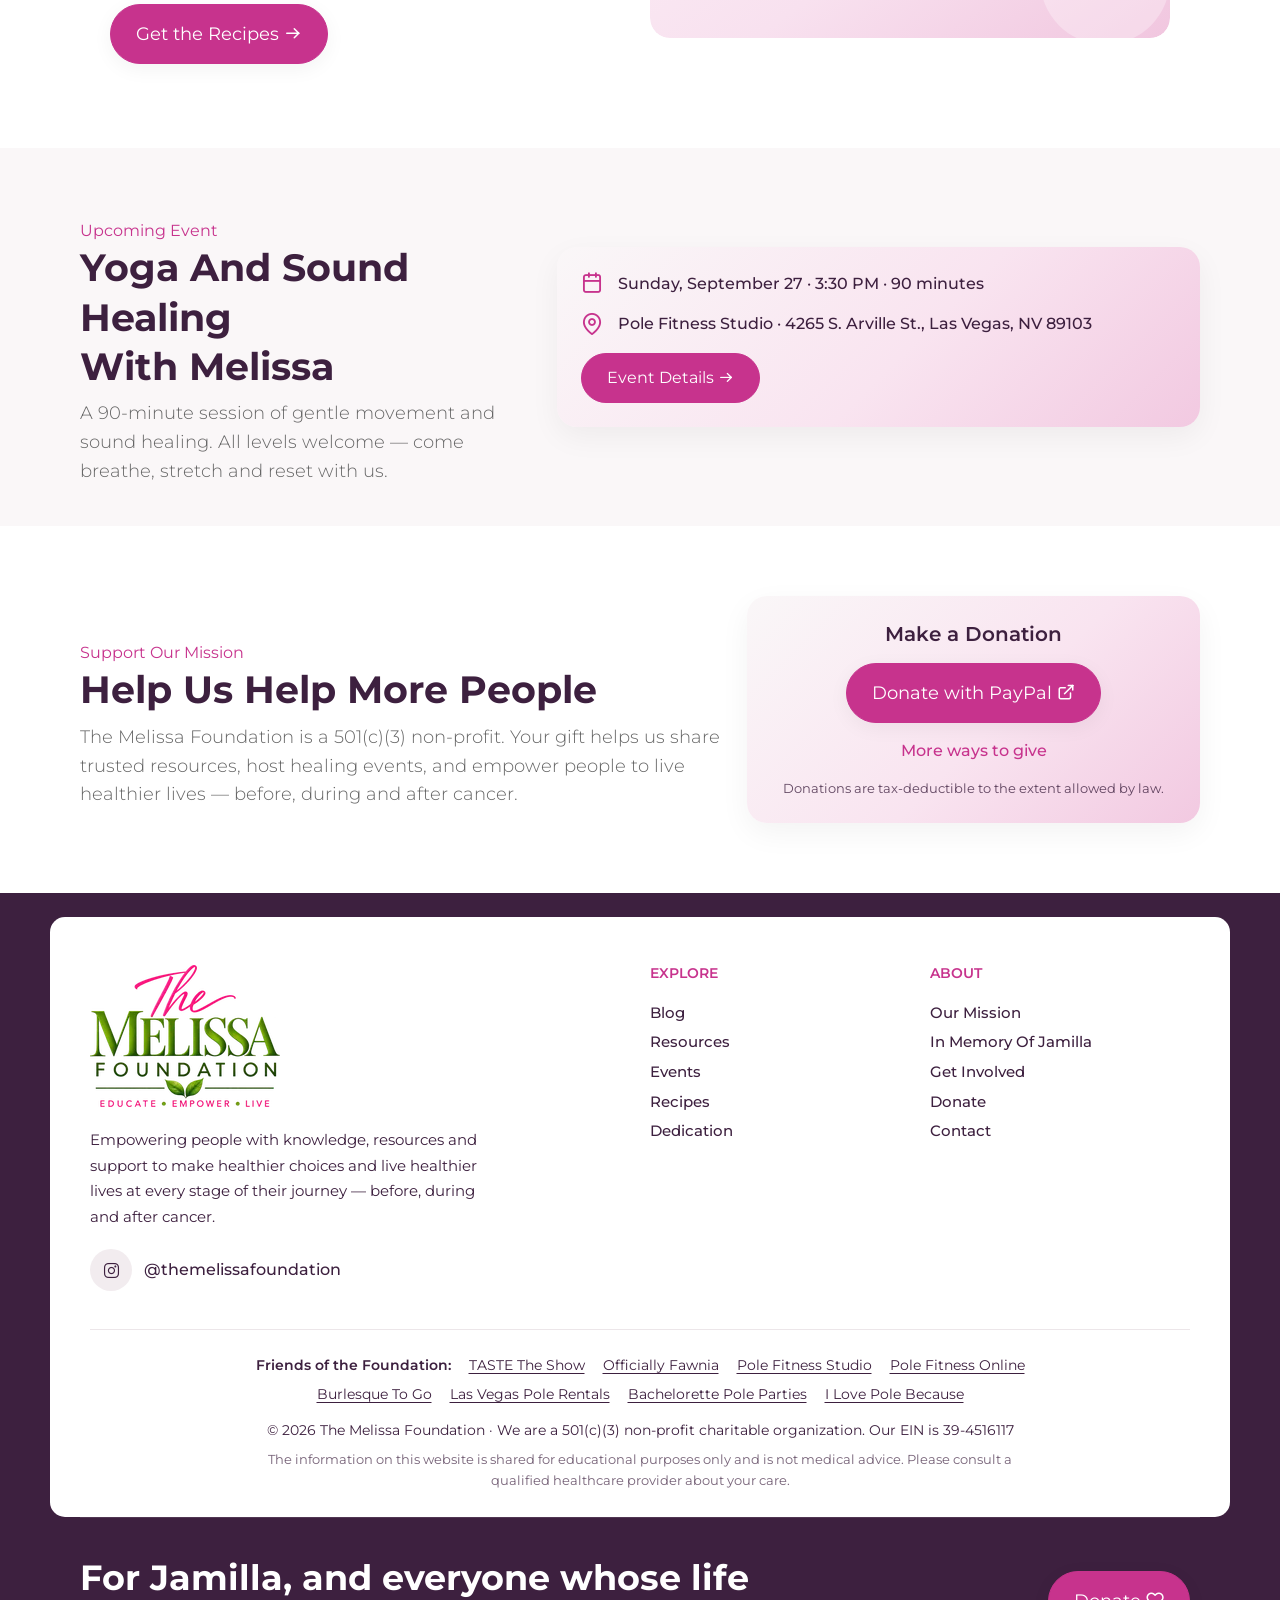
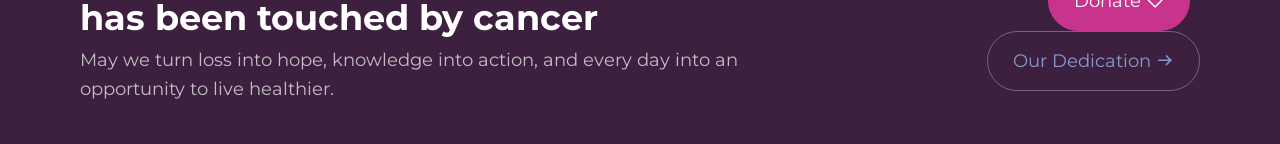
==== commit 4cf8d281: "Improve SEO, AI-readiness, accessibility and performance Accessibility (Lighthouse a11y 89 -> 100 on" ====
--- a/index.html
+++ b/index.html
@@ -18,10 +18,19 @@
 	<meta property="og:title" content="The Melissa Foundation | Empowering Healthier Lives">
 	<meta property="og:description" content="The Melissa Foundation is a 501(c)(3) non-profit empowering people with knowledge, resources and support to make healthier choices before, during and after cancer.">
 	<meta property="og:type" content="website">
+	<meta property="og:url" content="https://themelissafoundation.org/">
+	<meta property="og:site_name" content="The Melissa Foundation">
+	<meta property="og:locale" content="en_US">
+	<meta property="og:image" content="https://themelissafoundation.org/images/og-image.jpg">
+	<meta property="og:image:width" content="1200">
+	<meta property="og:image:height" content="630">
+	<meta property="og:image:alt" content="The Melissa Foundation logo: Educate, Empower, Live">
 
 	<meta name="twitter:title" content="The Melissa Foundation | Empowering Healthier Lives">
 	<meta name="twitter:description" content="The Melissa Foundation is a 501(c)(3) non-profit empowering people with knowledge, resources and support to make healthier choices before, during and after cancer.">
-	<meta name="twitter:card" content="summary">
+	<meta name="twitter:card" content="summary_large_image">
+	<meta name="twitter:image" content="https://themelissafoundation.org/images/og-image.jpg">
+	<meta name="twitter:image:alt" content="The Melissa Foundation logo: Educate, Empower, Live">
 
 	<!-- CANONICAL URL -->
 	<link rel="canonical" href="https://themelissafoundation.org/">
@@ -34,16 +43,63 @@
 
 	<link rel="preconnect" href="https://fonts.googleapis.com">
 	<link rel="preconnect" href="https://fonts.gstatic.com" crossorigin>
-	<link href="https://fonts.googleapis.com/css2?family=Playfair+Display:ital,wght@0,400..900;1,400..900&family=Montserrat:ital,wght@0,100..900;1,100..900&family=Poppins:ital,wght@0,100;0,200;0,300;0,400;0,500;0,600;0,700;0,800;0,900;1,100;1,200;1,300;1,400;1,500;1,600;1,700;1,800;1,900&display=swap" rel="stylesheet">
-
-	<link rel="stylesheet" type="text/css" href="vendor/tempus-dominus/css/tempus-dominus.min.css">
+	<!-- Google Fonts load without blocking first paint (the preloader covers the font swap) -->
+	<link href="https://fonts.googleapis.com/css2?family=Playfair+Display:ital,wght@0,400..900;1,400..900&family=Montserrat:ital,wght@0,100..900;1,100..900&family=Poppins:ital,wght@0,100;0,200;0,300;0,400;0,500;0,600;0,700;0,800;0,900;1,100;1,200;1,300;1,400;1,500;1,600;1,700;1,800;1,900&display=swap" rel="stylesheet" media="print" onload="this.media='all'">
+	<noscript><link href="https://fonts.googleapis.com/css2?family=Playfair+Display:ital,wght@0,400..900;1,400..900&family=Montserrat:ital,wght@0,100..900;1,100..900&family=Poppins:ital,wght@0,100;0,200;0,300;0,400;0,500;0,600;0,700;0,800;0,900;1,100;1,200;1,300;1,400;1,500;1,600;1,700;1,800;1,900&display=swap" rel="stylesheet"></noscript>
+
 	<link rel="stylesheet" type="text/css" href="vendor/swiper/swiper-bundle.min.css">
-	<link rel="stylesheet" type="text/css" href="vendor/twentytwenty/css/twentytwenty.css">
 	<link rel="stylesheet" type="text/css" href="vendor/magnific-popup/magnific-popup.min.css">
 
 	<!-- Custom Stylesheet -->
-	<link rel="stylesheet" type="text/css" href="css/style.css">
-	<link rel="stylesheet" type="text/css" href="css/site.css">
+	<link rel="stylesheet" type="text/css" href="vendor/animate/animate.css">
+	<link rel="stylesheet" type="text/css" href="icons/feather/css/iconfont.css?v=2">
+	<link rel="stylesheet" type="text/css" href="icons/fontawesome/css/all.min.css">
+	<link rel="stylesheet" type="text/css" href="icons/flaticon/flaticon.css?v=2">
+	<link rel="stylesheet" type="text/css" href="css/style.css?v=2">
+	<link rel="stylesheet" type="text/css" href="css/site.css?v=2">
+	<script type="application/ld+json">
+[
+ {
+  "@context": "https://schema.org",
+  "@type": "NGO",
+  "@id": "https://themelissafoundation.org/#organization",
+  "name": "The Melissa Foundation",
+  "url": "https://themelissafoundation.org/",
+  "logo": "https://themelissafoundation.org/images/logo.png",
+  "image": "https://themelissafoundation.org/images/og-image.jpg",
+  "description": "The Melissa Foundation is a 501(c)(3) non-profit empowering people with knowledge, resources and support to make healthier choices before, during and after cancer.",
+  "slogan": "Educate. Empower. Live.",
+  "nonprofitStatus": "Nonprofit501c3",
+  "taxID": "39-4516117",
+  "email": "donate@themelissafoundation.org",
+  "address": {
+   "@type": "PostalAddress",
+   "addressLocality": "Las Vegas",
+   "addressRegion": "NV",
+   "addressCountry": "US"
+  },
+  "areaServed": "Las Vegas, Nevada",
+  "founder": {
+   "@type": "Person",
+   "name": "Fawnia"
+  },
+  "sameAs": [
+   "https://www.instagram.com/themelissafoundation"
+  ]
+ },
+ {
+  "@context": "https://schema.org",
+  "@type": "WebSite",
+  "@id": "https://themelissafoundation.org/#website",
+  "name": "The Melissa Foundation",
+  "url": "https://themelissafoundation.org/",
+  "inLanguage": "en-US",
+  "publisher": {
+   "@id": "https://themelissafoundation.org/#organization"
+  }
+ }
+]
+	</script>
 
 
 </head>
@@ -73,13 +129,13 @@
 				<div class="header-part-left">
 					<!-- Website Logo -->
 					<div class="logo-header logo-dark">
-						<a href="index.html"><img src="images/logo-horizontal.png" alt="The Melissa Foundation"></a>
+						<a href="index.html"><picture><source type="image/webp" srcset="images/logo-horizontal-300.webp 300w, images/logo-horizontal-450.webp 450w" sizes="150px"><img src="images/logo-horizontal-300.png" alt="The Melissa Foundation" width="900" height="390"></picture></a>
 					</div>
 
 					<!-- Main Nav -->
 					<div class="header-nav w3menu w3menu-start mo-left" id="W3Menu">
 						<div class="logo-header logo-dark">
-							<a href="index.html"><img src="images/logo-horizontal.png" alt="The Melissa Foundation"></a>
+							<a href="index.html"><picture><source type="image/webp" srcset="images/logo-horizontal-300.webp 300w, images/logo-horizontal-450.webp 450w" sizes="150px"><img src="images/logo-horizontal-300.png" alt="The Melissa Foundation" width="900" height="390"></picture></a>
 						</div>
 
 						<ul class="nav navbar-nav">
@@ -101,7 +157,7 @@
 					</div>
 
 					<!-- Nav Toggle Button -->
-					<button class="w3menu-toggler navicon" type="button" data-target="#W3Menu">
+					<button class="w3menu-toggler navicon" type="button" data-target="#W3Menu" aria-label="Open menu">
 						<span></span>
 						<span></span>
 						<span></span>
@@ -164,7 +220,7 @@
 				<div class="col-xl-6 col-lg-6 m-b30">
 					<div class="content-media">
 						<div class="dz-media">
-							<img src="images/melissa-and-fawnia.jpg" alt="Melissa and Fawnia sitting together, smiling">
+							<picture><source type="image/webp" srcset="images/melissa-and-fawnia-480.webp 480w, images/melissa-and-fawnia-640.webp 640w, images/melissa-and-fawnia-700.webp 700w, images/melissa-and-fawnia-800.webp 800w, images/melissa-and-fawnia-1200.webp 1200w" sizes="(max-width: 991px) calc(100vw - 30px), 535px"><img src="images/melissa-and-fawnia.jpg" srcset="images/melissa-and-fawnia-small.jpg 640w, images/melissa-and-fawnia.jpg 1200w" sizes="(max-width: 991px) calc(100vw - 30px), 535px" alt="Melissa and Fawnia sitting together, smiling" width="1200" height="1600" fetchpriority="high"></picture>
 						</div>
 						<p class="text-center fw-medium text-secondary m-t15 mb-0">Melissa &amp; Fawnia</p>
 					</div>
@@ -200,7 +256,7 @@
 				<div class="col-xl-3 col-md-6 m-b30 wow fadeInUp">
 					<div class="icon-bx-wraper style-1 box-hover">
 						<div class="dz-media">
-							<img src="images/illustrations/learn.svg" alt="">
+							<img src="images/illustrations/learn.svg" alt="" width="800" height="560" loading="lazy" decoding="async">
 						</div>
 						<div class="icon-content">
 							<h3 class="dz-title">Blog</h3>
@@ -212,7 +268,7 @@
 				<div class="col-xl-3 col-md-6 m-b30 wow fadeInUp">
 					<div class="icon-bx-wraper style-1 box-hover">
 						<div class="dz-media">
-							<img src="images/illustrations/support.svg" alt="">
+							<img src="images/illustrations/support.svg" alt="" width="800" height="560" loading="lazy" decoding="async">
 						</div>
 						<div class="icon-content">
 							<h3 class="dz-title">Resources</h3>
@@ -224,7 +280,7 @@
 				<div class="col-xl-3 col-md-6 m-b30 wow fadeInUp">
 					<div class="icon-bx-wraper style-1 box-hover">
 						<div class="dz-media">
-							<img src="images/illustrations/move.svg" alt="">
+							<img src="images/illustrations/move.svg" alt="" width="800" height="560" loading="lazy" decoding="async">
 						</div>
 						<div class="icon-content">
 							<h3 class="dz-title">Events</h3>
@@ -236,7 +292,7 @@
 				<div class="col-xl-3 col-md-6 m-b30 wow fadeInUp">
 					<div class="icon-bx-wraper style-1 box-hover">
 						<div class="dz-media">
-							<img src="images/illustrations/nourish.svg" alt="">
+							<img src="images/illustrations/nourish.svg" alt="" width="800" height="560" loading="lazy" decoding="async">
 						</div>
 						<div class="icon-content">
 							<h3 class="dz-title">Recipes</h3>
@@ -295,7 +351,7 @@
 							<div class="col-xl-6 m-b30 order-xl-2 order-1">
 								<div class="content-media">
 									<div class="dz-media">
-										<img src="images/illustrations/learn.svg" alt="">
+										<img src="images/illustrations/learn.svg" alt="" width="800" height="560" loading="lazy" decoding="async">
 									</div>
 								</div>
 							</div>
@@ -322,7 +378,7 @@
 							<div class="col-xl-6 m-b30 order-xl-2 order-1">
 								<div class="content-media">
 									<div class="dz-media">
-										<img src="images/illustrations/nourish.svg" alt="">
+										<img src="images/illustrations/nourish.svg" alt="" width="800" height="560" loading="lazy" decoding="async">
 									</div>
 								</div>
 							</div>
@@ -349,7 +405,7 @@
 							<div class="col-xl-6 m-b30 order-xl-2 order-1">
 								<div class="content-media">
 									<div class="dz-media">
-										<img src="images/illustrations/move.svg" alt="">
+										<img src="images/illustrations/move.svg" alt="" width="800" height="560" loading="lazy" decoding="async">
 									</div>
 								</div>
 							</div>
@@ -376,7 +432,7 @@
 							<div class="col-xl-6 m-b30 order-xl-2 order-1">
 								<div class="content-media">
 									<div class="dz-media">
-										<img src="images/illustrations/support.svg" alt="">
+										<img src="images/illustrations/support.svg" alt="" width="800" height="560" loading="lazy" decoding="async">
 									</div>
 								</div>
 							</div>
@@ -403,7 +459,7 @@
 							<div class="col-xl-6 m-b30 order-xl-2 order-1">
 								<div class="content-media">
 									<div class="dz-media">
-										<img src="images/illustrations/remember.svg" alt="">
+										<img src="images/illustrations/remember.svg" alt="" width="800" height="560" loading="lazy" decoding="async">
 									</div>
 								</div>
 							</div>
@@ -456,7 +512,7 @@
 				</div>
 				<div class="col-lg-5 wow fadeInUp" data-wow-delay="0.4s" data-wow-duration="0.8s">
 					<div class="card lift-hover border-0 shadow-sm p-4 text-center" style="border-radius: var(--radius-lg); background: linear-gradient(135deg, #FAF7F8 0%, #F9E4F0 55%, #F2C9E1 100%);">
-						<h4 class="m-b15">Make a Donation</h4>
+						<h3 class="h4 m-b15">Make a Donation</h3>
 						<div>
 							<a href="https://www.paypal.com/qrcodes/managed/a8fac862-5335-4cb9-9473-ee41d981ece9?utm_source=old_merchant_lp" target="_blank" rel="noopener" class="btn btn-lg btn-primary btn-rounded btn-hover2 btn-shadow">
 								Donate with PayPal
@@ -485,10 +541,10 @@
 				<div class="col-xl-5 col-lg-4 col-md-12 m-b30">
 					<div class="widget widget_about mb-0">
 						<div class="footer-logo">
-							<a href="index.html"><img src="images/logo.png" alt="The Melissa Foundation"></a>
+							<a href="index.html"><picture><source type="image/webp" srcset="images/logo-190.webp 190w, images/logo-380.webp 380w" sizes="190px"><img src="images/logo-380.png" alt="The Melissa Foundation" width="700" height="523" loading="lazy" decoding="async"></picture></a>
 						</div>
 						<p class="footer-about-text">Empowering people with knowledge, resources and support to make healthier choices and live healthier lives at every stage of their journey &mdash; before, during and after cancer.</p>
-						<a href="https://www.instagram.com/themelissafoundation" target="_blank" rel="noopener" class="footer-ig" aria-label="The Melissa Foundation on Instagram">
+						<a href="https://www.instagram.com/themelissafoundation" target="_blank" rel="noopener" class="footer-ig" aria-label="@themelissafoundation on Instagram">
 							<i class="fa-brands fa-instagram"></i>
 							<span>@themelissafoundation</span>
 						</a>
@@ -563,7 +619,7 @@
 </footer>
 <!-- Footer End -->
 
-	<button class="scroltop" type="button"><i class="fas fa-arrow-up"></i></button>
+	<button class="scroltop" type="button" aria-label="Back to top"><i class="fas fa-arrow-up"></i></button>
 
 </div>
 <!-- JAVASCRIPT FILES ========================================= -->
@@ -571,9 +627,7 @@
 <script src="vendor/swiper/swiper-bundle.min.js"></script>
 <script src="vendor/imagesloaded/imagesloaded.js"></script>
 <script src="vendor/popper/popper.js"></script>
-<script src="vendor/tempus-dominus/js/tempus-dominus.min.js"></script>
 <script src="vendor/masonry/isotope.pkgd.min.js"></script>
-<script src="vendor/wnumb/wNumb.js"></script>
 <script src="js/dz.carousel.js"></script>
 <script src="js/dz.ajax.js"></script>
 <script src="js/custom.js"></script>
--- a/icons/feather/css/iconfont.css
+++ b/icons/feather/css/iconfont.css
@@ -0,0 +1,569 @@
+
+@font-face {
+  font-family: "feather";
+  font-display: block; /* icon font: hide glyphs briefly rather than flash fallback text */
+  src: url('../fonts/feather.eot?t=1525787366991'); /* IE9*/
+  src: url('../fonts/feather.eot?t=1525787366991#iefix') format('embedded-opentype'), /* IE6-IE8 */
+  url('../fonts/feather.woff?t=1525787366991') format('woff'), /* chrome, firefox */
+  url('../fonts/feather.ttf?t=1525787366991') format('truetype'), /* chrome, firefox, opera, Safari, Android, iOS 4.2+*/
+  url('../fonts/feather.svg?t=1525787366991#feather') format('svg'); /* iOS 4.1- */
+}
+
+.feather {
+  /* use !important to prevent issues with browser extensions that change fonts */
+  font-family: 'feather' !important;
+  speak: none;
+  font-style: normal;
+  font-weight: normal;
+  font-variant: normal;
+  text-transform: none;
+  line-height: 1;
+
+  /* Better Font Rendering =========== */
+  -webkit-font-smoothing: antialiased;
+  -moz-osx-font-smoothing: grayscale;
+}
+
+.icon-alert-octagon:before { content: "\e81b"; }
+
+.icon-alert-circle:before { content: "\e81c"; }
+
+.icon-activity:before { content: "\e81d"; }
+
+.icon-alert-triangle:before { content: "\e81e"; }
+
+.icon-align-center:before { content: "\e81f"; }
+
+.icon-airplay:before { content: "\e820"; }
+
+.icon-align-justify:before { content: "\e821"; }
+
+.icon-align-left:before { content: "\e822"; }
+
+.icon-align-right:before { content: "\e823"; }
+
+.icon-arrow-down-left:before { content: "\e824"; }
+
+.icon-arrow-down-right:before { content: "\e825"; }
+
+.icon-anchor:before { content: "\e826"; }
+
+.icon-aperture:before { content: "\e827"; }
+
+.icon-arrow-left:before { content: "\e828"; }
+
+.icon-arrow-right:before { content: "\e829"; }
+
+.icon-arrow-down:before { content: "\e82a"; }
+
+.icon-arrow-up-left:before { content: "\e82b"; }
+
+.icon-arrow-up-right:before { content: "\e82c"; }
+
+.icon-arrow-up:before { content: "\e82d"; }
+
+.icon-award:before { content: "\e82e"; }
+
+.icon-bar-chart:before { content: "\e82f"; }
+
+.icon-at-sign:before { content: "\e830"; }
+
+.icon-bar-chart-2:before { content: "\e831"; }
+
+.icon-battery-charging:before { content: "\e832"; }
+
+.icon-bell-off:before { content: "\e833"; }
+
+.icon-battery:before { content: "\e834"; }
+
+.icon-bluetooth:before { content: "\e835"; }
+
+.icon-bell:before { content: "\e836"; }
+
+.icon-book:before { content: "\e837"; }
+
+.icon-briefcase:before { content: "\e838"; }
+
+.icon-camera-off:before { content: "\e839"; }
+
+.icon-calendar:before { content: "\e83a"; }
+
+.icon-bookmark:before { content: "\e83b"; }
+
+.icon-box:before { content: "\e83c"; }
+
+.icon-camera:before { content: "\e83d"; }
+
+.icon-check-circle:before { content: "\e83e"; }
+
+.icon-check:before { content: "\e83f"; }
+
+.icon-check-square:before { content: "\e840"; }
+
+.icon-cast:before { content: "\e841"; }
+
+.icon-chevron-down:before { content: "\e842"; }
+
+.icon-chevron-left:before { content: "\e843"; }
+
+.icon-chevron-right:before { content: "\e844"; }
+
+.icon-chevron-up:before { content: "\e845"; }
+
+.icon-chevrons-down:before { content: "\e846"; }
+
+.icon-chevrons-right:before { content: "\e847"; }
+
+.icon-chevrons-up:before { content: "\e848"; }
+
+.icon-chevrons-left:before { content: "\e849"; }
+
+.icon-circle:before { content: "\e84a"; }
+
+.icon-clipboard:before { content: "\e84b"; }
+
+.icon-chrome:before { content: "\e84c"; }
+
+.icon-clock:before { content: "\e84d"; }
+
+.icon-cloud-lightning:before { content: "\e84e"; }
+
+.icon-cloud-drizzle:before { content: "\e84f"; }
+
+.icon-cloud-rain:before { content: "\e850"; }
+
+.icon-cloud-off:before { content: "\e851"; }
+
+.icon-codepen:before { content: "\e852"; }
+
+.icon-cloud-snow:before { content: "\e853"; }
+
+.icon-compass:before { content: "\e854"; }
+
+.icon-copy:before { content: "\e855"; }
+
+.icon-corner-down-right:before { content: "\e856"; }
+
+.icon-corner-down-left:before { content: "\e857"; }
+
+.icon-corner-left-down:before { content: "\e858"; }
+
+.icon-corner-left-up:before { content: "\e859"; }
+
+.icon-corner-up-left:before { content: "\e85a"; }
+
+.icon-corner-up-right:before { content: "\e85b"; }
+
+.icon-corner-right-down:before { content: "\e85c"; }
+
+.icon-corner-right-up:before { content: "\e85d"; }
+
+.icon-cpu:before { content: "\e85e"; }
+
+.icon-credit-card:before { content: "\e85f"; }
+
+.icon-crosshair:before { content: "\e860"; }
+
+.icon-disc:before { content: "\e861"; }
+
+.icon-delete:before { content: "\e862"; }
+
+.icon-download-cloud:before { content: "\e863"; }
+
+.icon-download:before { content: "\e864"; }
+
+.icon-droplet:before { content: "\e865"; }
+
+.icon-edit-2:before { content: "\e866"; }
+
+.icon-edit:before { content: "\e867"; }
+
+.icon-edit-1:before { content: "\e868"; }
+
+.icon-external-link:before { content: "\e869"; }
+
+.icon-eye:before { content: "\e86a"; }
+
+.icon-feather:before { content: "\e86b"; }
+
+.icon-facebook:before { content: "\e86c"; }
+
+.icon-file-minus:before { content: "\e86d"; }
+
+.icon-eye-off:before { content: "\e86e"; }
+
+.icon-fast-forward:before { content: "\e86f"; }
+
+.icon-file-text:before { content: "\e870"; }
+
+.icon-film:before { content: "\e871"; }
+
+.icon-file:before { content: "\e872"; }
+
+.icon-file-plus:before { content: "\e873"; }
+
+.icon-folder:before { content: "\e874"; }
+
+.icon-filter:before { content: "\e875"; }
+
+.icon-flag:before { content: "\e876"; }
+
+.icon-globe:before { content: "\e877"; }
+
+.icon-grid:before { content: "\e878"; }
+
+.icon-heart:before { content: "\e879"; }
+
+.icon-home:before { content: "\e87a"; }
+
+.icon-github:before { content: "\e87b"; }
+
+.icon-image:before { content: "\e87c"; }
+
+.icon-inbox:before { content: "\e87d"; }
+
+.icon-layers:before { content: "\e87e"; }
+
+.icon-info:before { content: "\e87f"; }
+
+.icon-instagram:before { content: "\e880"; }
+
+.icon-layout:before { content: "\e881"; }
+
+.icon-link-2:before { content: "\e882"; }
+
+.icon-life-buoy:before { content: "\e883"; }
+
+.icon-link:before { content: "\e884"; }
+
+.icon-log-in:before { content: "\e885"; }
+
+.icon-list:before { content: "\e886"; }
+
+.icon-lock:before { content: "\e887"; }
+
+.icon-log-out:before { content: "\e888"; }
+
+.icon-loader:before { content: "\e889"; }
+
+.icon-mail:before { content: "\e88a"; }
+
+.icon-maximize-2:before { content: "\e88b"; }
+
+.icon-map:before { content: "\e88c"; }
+
+.icon-map-pin:before { content: "\e88e"; }
+
+.icon-menu:before { content: "\e88f"; }
+
+.icon-message-circle:before { content: "\e890"; }
+
+.icon-message-square:before { content: "\e891"; }
+
+.icon-minimize-2:before { content: "\e892"; }
+
+.icon-mic-off:before { content: "\e893"; }
+
+.icon-minus-circle:before { content: "\e894"; }
+
+.icon-mic:before { content: "\e895"; }
+
+.icon-minus-square:before { content: "\e896"; }
+
+.icon-minus:before { content: "\e897"; }
+
+.icon-moon:before { content: "\e898"; }
+
+.icon-monitor:before { content: "\e899"; }
+
+.icon-more-vertical:before { content: "\e89a"; }
+
+.icon-more-horizontal:before { content: "\e89b"; }
+
+.icon-move:before { content: "\e89c"; }
+
+.icon-music:before { content: "\e89d"; }
+
+.icon-navigation-2:before { content: "\e89e"; }
+
+.icon-navigation:before { content: "\e89f"; }
+
+.icon-octagon:before { content: "\e8a0"; }
+
+.icon-package:before { content: "\e8a1"; }
+
+.icon-pause-circle:before { content: "\e8a2"; }
+
+.icon-pause:before { content: "\e8a3"; }
+
+.icon-percent:before { content: "\e8a4"; }
+
+.icon-phone-call:before { content: "\e8a5"; }
+
+.icon-phone-forwarded:before { content: "\e8a6"; }
+
+.icon-phone-missed:before { content: "\e8a7"; }
+
+.icon-phone-off:before { content: "\e8a8"; }
+
+.icon-phone-incoming:before { content: "\e8a9"; }
+
+.icon-phone:before { content: "\e8aa"; }
+
+.icon-phone-outgoing:before { content: "\e8ab"; }
+
+.icon-pie-chart:before { content: "\e8ac"; }
+
+.icon-play-circle:before { content: "\e8ad"; }
+
+.icon-play:before { content: "\e8ae"; }
+
+.icon-plus-square:before { content: "\e8af"; }
+
+.icon-plus-circle:before { content: "\e8b0"; }
+
+.icon-plus:before { content: "\e8b1"; }
+
+.icon-pocket:before { content: "\e8b2"; }
+
+.icon-printer:before { content: "\e8b3"; }
+
+.icon-power:before { content: "\e8b4"; }
+
+.icon-radio:before { content: "\e8b5"; }
+
+.icon-repeat:before { content: "\e8b6"; }
+
+.icon-refresh-ccw:before { content: "\e8b7"; }
+
+.icon-rewind:before { content: "\e8b8"; }
+
+.icon-rotate-ccw:before { content: "\e8b9"; }
+
+.icon-refresh-cw:before { content: "\e8ba"; }
+
+.icon-rotate-cw:before { content: "\e8bb"; }
+
+.icon-save:before { content: "\e8bc"; }
+
+.icon-search:before { content: "\e8bd"; }
+
+.icon-server:before { content: "\e8be"; }
+
+.icon-scissors:before { content: "\e8bf"; }
+
+.icon-share-2:before { content: "\e8c0"; }
+
+.icon-share:before { content: "\e8c1"; }
+
+.icon-shield:before { content: "\e8c2"; }
+
+.icon-settings:before { content: "\e8c3"; }
+
+.icon-skip-back:before { content: "\e8c4"; }
+
+.icon-shuffle:before { content: "\e8c5"; }
+
+.icon-sidebar:before { content: "\e8c6"; }
+
+.icon-skip-forward:before { content: "\e8c7"; }
+
+.icon-slack:before { content: "\e8c8"; }
+
+.icon-slash:before { content: "\e8c9"; }
+
+.icon-smartphone:before { content: "\e8ca"; }
+
+.icon-square:before { content: "\e8cb"; }
+
+.icon-speaker:before { content: "\e8cc"; }
+
+.icon-star:before { content: "\e8cd"; }
+
+.icon-stop-circle:before { content: "\e8ce"; }
+
+.icon-sun:before { content: "\e8cf"; }
+
+.icon-sunrise:before { content: "\e8d0"; }
+
+.icon-tablet:before { content: "\e8d1"; }
+
+.icon-tag:before { content: "\e8d2"; }
+
+.icon-sunset:before { content: "\e8d3"; }
+
+.icon-target:before { content: "\e8d4"; }
+
+.icon-thermometer:before { content: "\e8d5"; }
+
+.icon-thumbs-up:before { content: "\e8d6"; }
+
+.icon-thumbs-down:before { content: "\e8d7"; }
+
+.icon-toggle-left:before { content: "\e8d8"; }
+
+.icon-toggle-right:before { content: "\e8d9"; }
+
+.icon-trash-2:before { content: "\e8da"; }
+
+.icon-trash:before { content: "\e8db"; }
+
+.icon-trending-up:before { content: "\e8dc"; }
+
+.icon-trending-down:before { content: "\e8dd"; }
+
+.icon-triangle:before { content: "\e8de"; }
+
+.icon-type:before { content: "\e8df"; }
+
+.icon-twitter:before { content: "\e8e0"; }
+
+.icon-upload:before { content: "\e8e1"; }
+
+.icon-umbrella:before { content: "\e8e2"; }
+
+.icon-upload-cloud:before { content: "\e8e3"; }
+
+.icon-unlock:before { content: "\e8e4"; }
+
+.icon-user-check:before { content: "\e8e5"; }
+
+.icon-user-minus:before { content: "\e8e6"; }
+
+.icon-user-plus:before { content: "\e8e7"; }
+
+.icon-user-x:before { content: "\e8e8"; }
+
+.icon-user:before { content: "\e8e9"; }
+
+.icon-users:before { content: "\e8ea"; }
+
+.icon-video-off:before { content: "\e8eb"; }
+
+.icon-video:before { content: "\e8ec"; }
+
+.icon-voicemail:before { content: "\e8ed"; }
+
+.icon-volume-x:before { content: "\e8ee"; }
+
+.icon-volume-2:before { content: "\e8ef"; }
+
+.icon-volume-1:before { content: "\e8f0"; }
+
+.icon-volume:before { content: "\e8f1"; }
+
+.icon-watch:before { content: "\e8f2"; }
+
+.icon-wifi:before { content: "\e8f3"; }
+
+.icon-x-square:before { content: "\e8f4"; }
+
+.icon-wind:before { content: "\e8f5"; }
+
+.icon-x:before { content: "\e8f6"; }
+
+.icon-x-circle:before { content: "\e8f7"; }
+
+.icon-zap:before { content: "\e8f8"; }
+
+.icon-zoom-in:before { content: "\e8f9"; }
+
+.icon-zoom-out:before { content: "\e8fa"; }
+
+.icon-command:before { content: "\e8fb"; }
+
+.icon-cloud:before { content: "\e8fc"; }
+
+.icon-hash:before { content: "\e8fd"; }
+
+.icon-headphones:before { content: "\e8fe"; }
+
+.icon-underline:before { content: "\e8ff"; }
+
+.icon-italic:before { content: "\e900"; }
+
+.icon-bold:before { content: "\e901"; }
+
+.icon-crop:before { content: "\e902"; }
+
+.icon-help-circle:before { content: "\e903"; }
+
+.icon-paperclip:before { content: "\e904"; }
+
+.icon-shopping-cart:before { content: "\e905"; }
+
+.icon-tv:before { content: "\e906"; }
+
+.icon-wifi-off:before { content: "\e907"; }
+
+.icon-minimize:before { content: "\e88d"; }
+
+.icon-maximize:before { content: "\e908"; }
+
+.icon-gitlab:before { content: "\e909"; }
+
+.icon-sliders:before { content: "\e90a"; }
+
+.icon-star-on:before { content: "\e90b"; }
+
+.icon-heart-on:before { content: "\e90c"; }
+
+.icon-archive:before { content: "\e90d"; }
+
+.icon-arrow-down-circle:before { content: "\e90e"; }
+
+.icon-arrow-up-circle:before { content: "\e90f"; }
+
+.icon-arrow-left-circle:before { content: "\e910"; }
+
+.icon-arrow-right-circle:before { content: "\e911"; }
+
+.icon-bar-chart-line-:before { content: "\e912"; }
+
+.icon-bar-chart-line:before { content: "\e913"; }
+
+.icon-book-open:before { content: "\e914"; }
+
+.icon-code:before { content: "\e915"; }
+
+.icon-database:before { content: "\e916"; }
+
+.icon-dollar-sign:before { content: "\e917"; }
+
+.icon-folder-plus:before { content: "\e918"; }
+
+.icon-gift:before { content: "\e919"; }
+
+.icon-folder-minus:before { content: "\e91a"; }
+
+.icon-git-commit:before { content: "\e91b"; }
+
+.icon-git-branch:before { content: "\e91c"; }
+
+.icon-git-pull-request:before { content: "\e91d"; }
+
+.icon-git-merge:before { content: "\e91e"; }
+
+.icon-linkedin:before { content: "\e91f"; }
+
+.icon-hard-drive:before { content: "\e920"; }
+
+.icon-more-vertical-:before { content: "\e921"; }
+
+.icon-more-horizontal-:before { content: "\e922"; }
+
+.icon-rss:before { content: "\e923"; }
+
+.icon-send:before { content: "\e924"; }
+
+.icon-shield-off:before { content: "\e925"; }
+
+.icon-shopping-bag:before { content: "\e926"; }
+
+.icon-terminal:before { content: "\e927"; }
+
+.icon-truck:before { content: "\e928"; }
+
+.icon-zap-off:before { content: "\e929"; }
+
+.icon-youtube:before { content: "\e92a"; }
--- a/css/style.css
+++ b/css/style.css
@@ -54,10 +54,8 @@
 		5.7 skin-7.scss
 		5.8 skin-8.scss
 */
-@import "../vendor/animate/animate.css";
-@import "../icons/feather/css/iconfont.css";
-@import "../icons/fontawesome/css/all.min.css";
-@import "../icons/flaticon/flaticon.css";
+/* animate.css, feather, fontawesome and flaticon used to be @imported here; they are now
+   <link>ed from each page's <head> (before this file) so they download in parallel. */
 :root {
   --radius-xl: 30px;
   --radius-lg: 20px;
--- a/css/site.css
+++ b/css/site.css
@@ -205,3 +205,22 @@
     max-width: none;
   }
 }
+
+/* ── Accessibility: brand pink, darkened just enough for WCAG AA ───────────
+   #DB479D on white / #FAF7F8 was 3.9:1 / 3.65:1 (buttons, sub-titles, links).
+   #C7338D is 4.9:1 on white and 4.6:1 on the light background. */
+html[data-theme-color=skin-5] {
+  --bs-primary: #C7338D;
+  --bs-primary-rgb: 199, 51, 141;
+  --bs-primary-btn-hover-bg: #A92B78;
+  --bs-primary-btn-hover-border-color: #A92B78;
+}
+
+/* ── Images ────────────────────────────────────────────────────────────────
+   <picture> wrappers (WebP + fallback) must not change layout, and images with
+   width/height attributes keep their aspect ratio unless a rule sets a height. */
+picture { display: contents; }
+:where(img[width][height]) { height: auto; }
+
+/* Inline text links need more than colour to stand out from the dark body text */
+p.text-secondary a.text-primary { text-decoration: underline; text-underline-offset: 2px; }
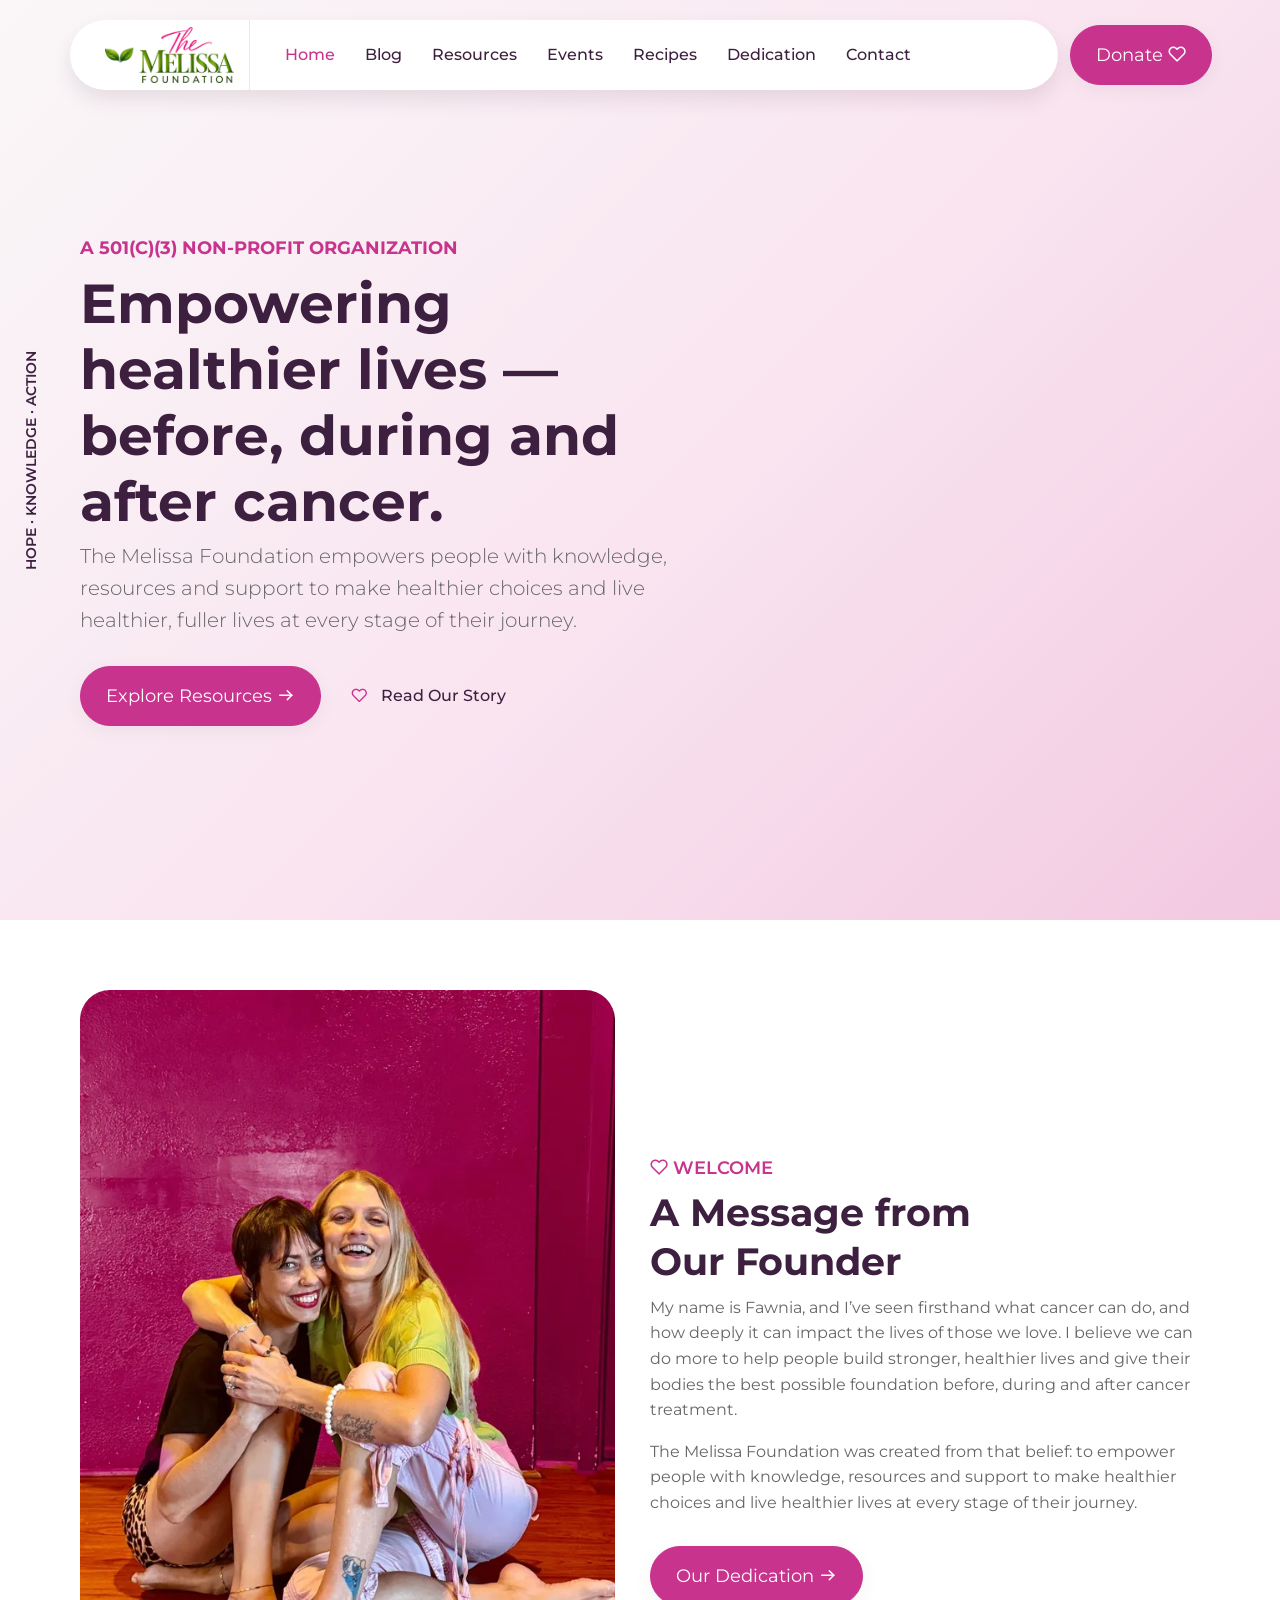
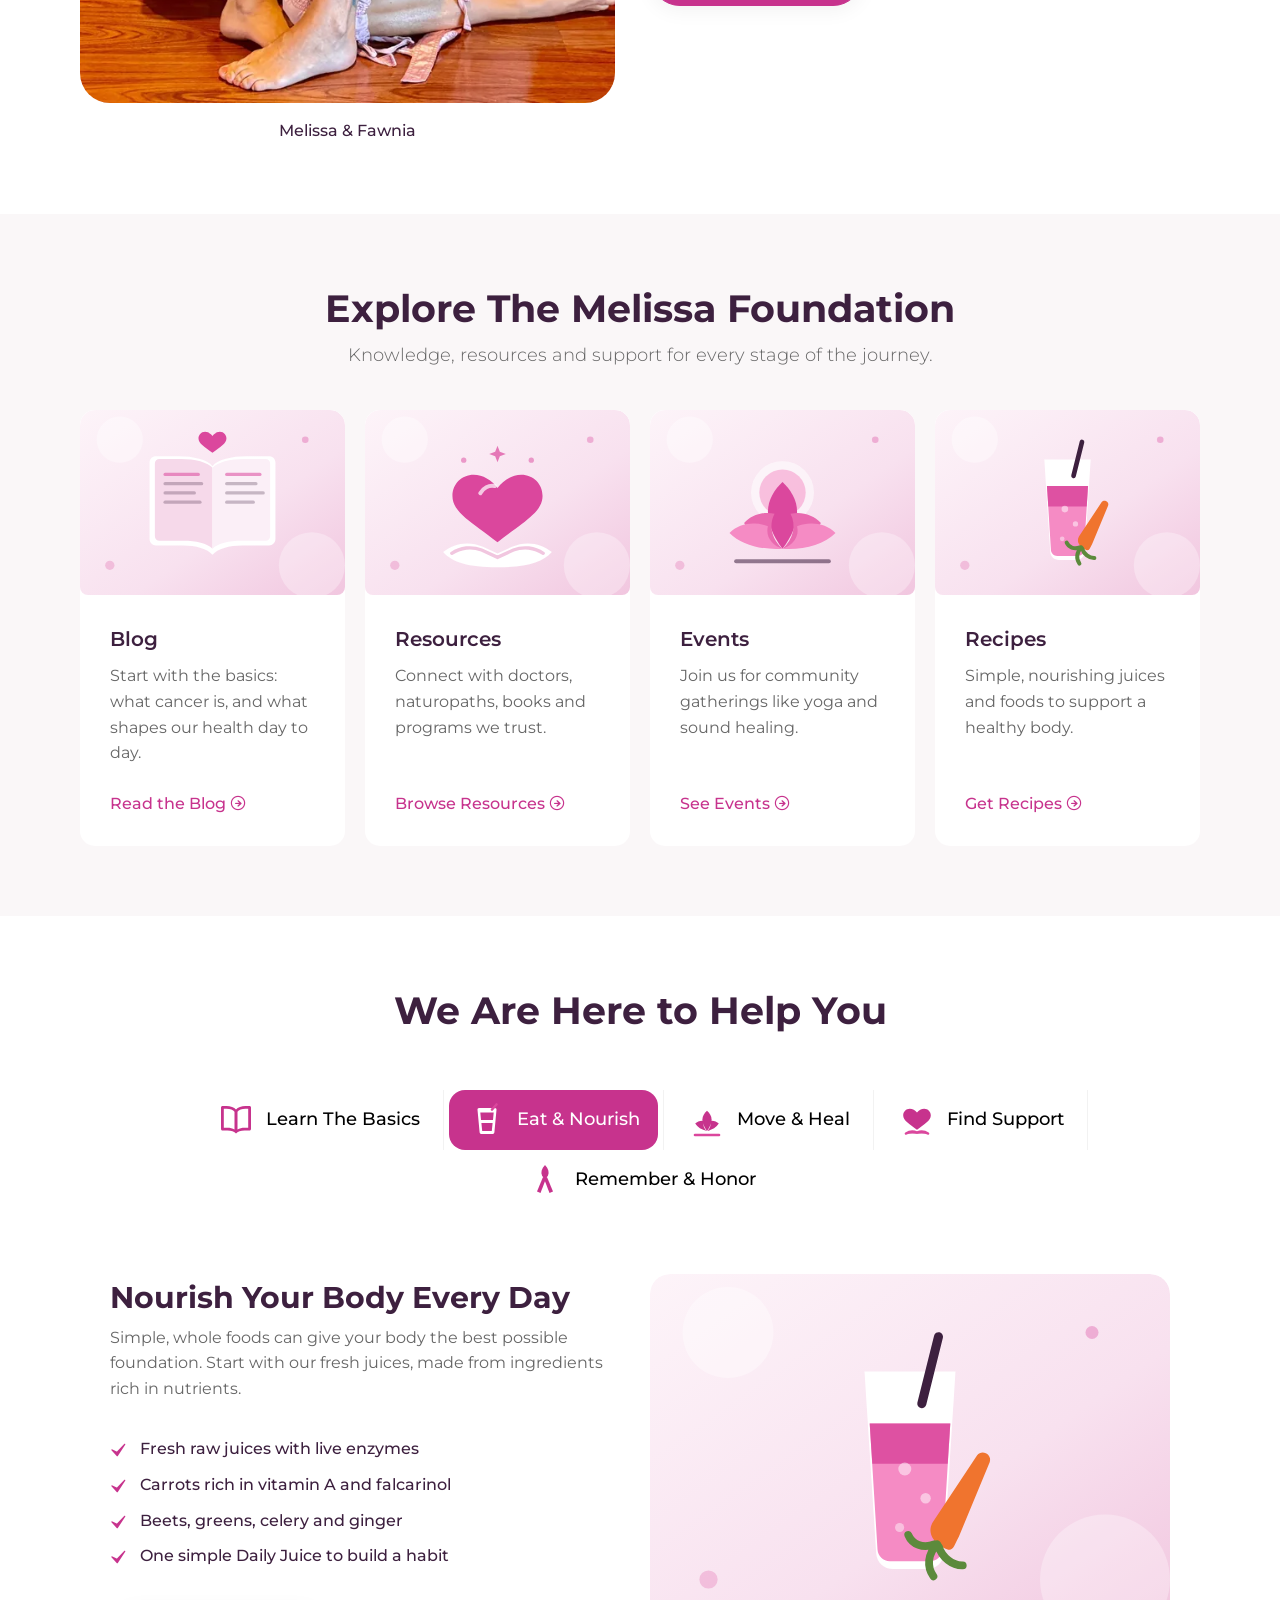
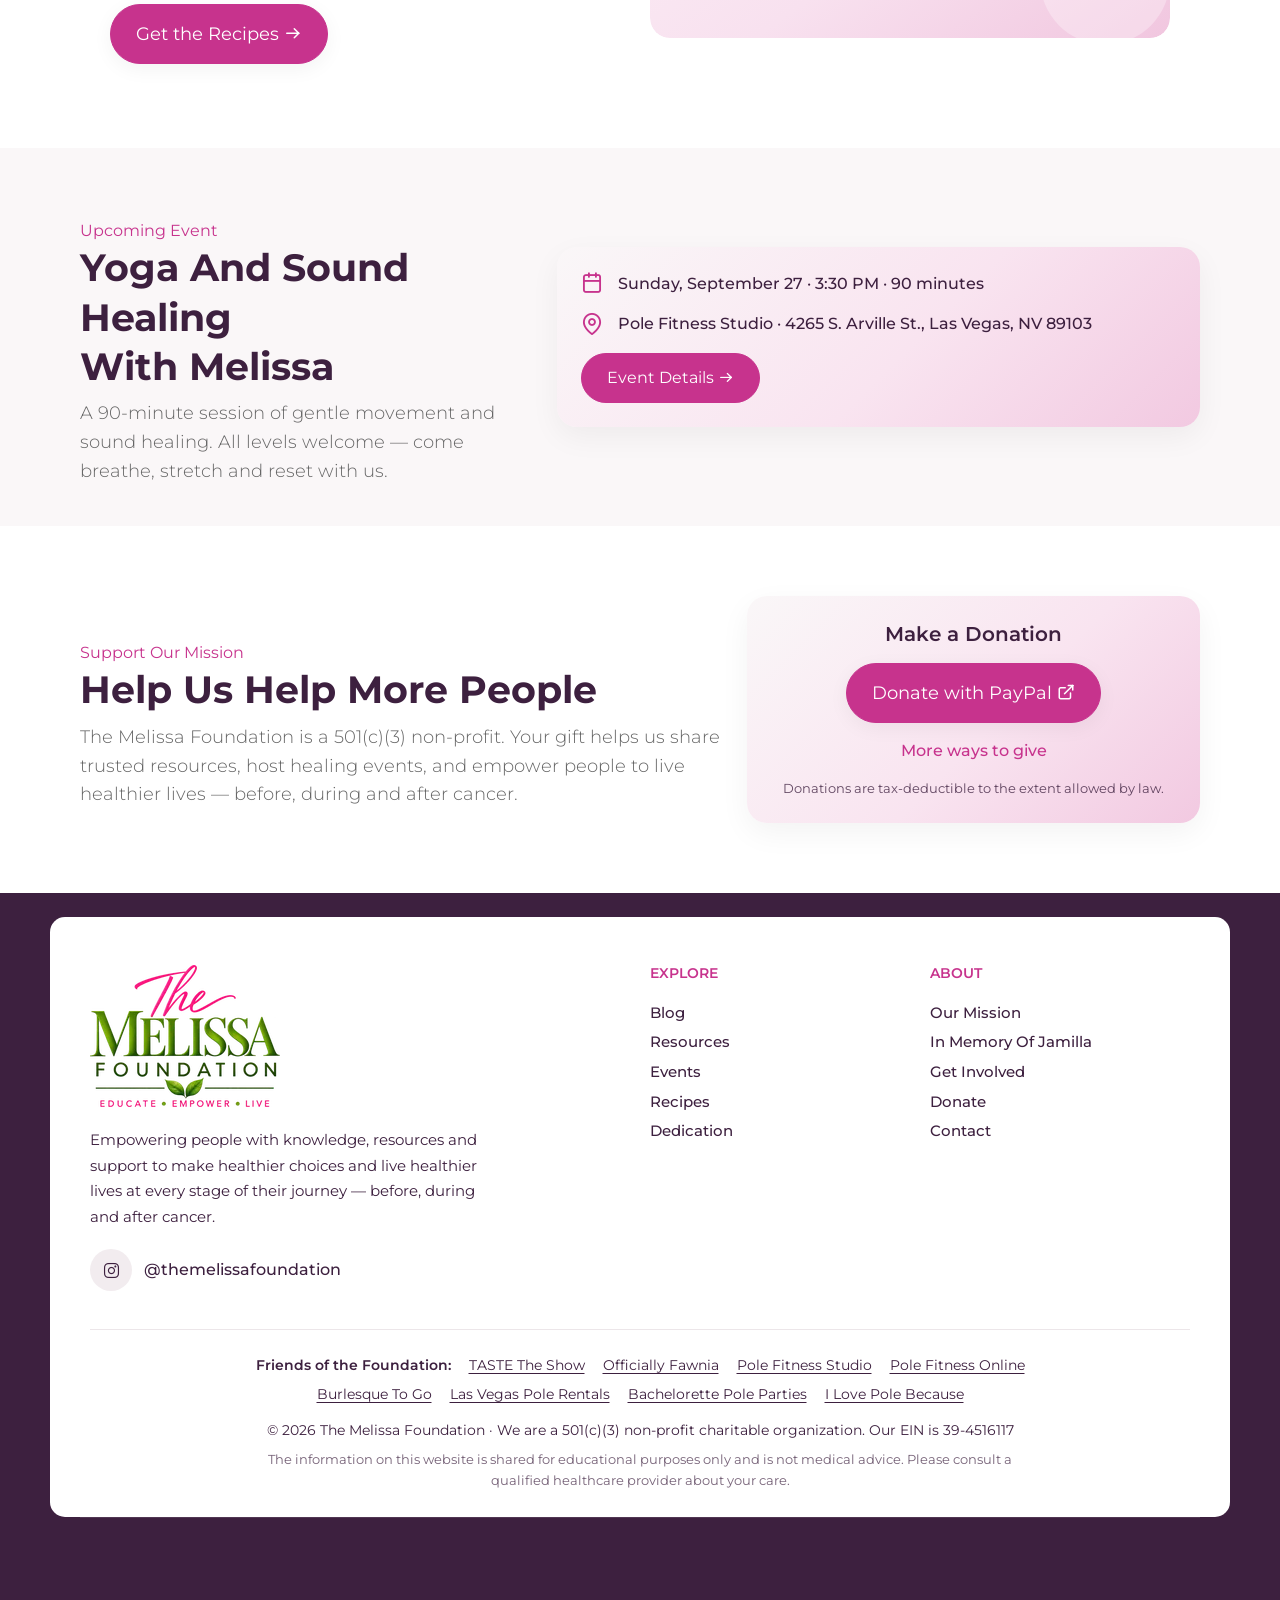
==== commit ed202aca: "Use www.themelissafoundation.org for canonicals, og tags, sitemap and llms.txt The custom domain is " ====
--- a/index.html
+++ b/index.html
@@ -18,10 +18,10 @@
 	<meta property="og:title" content="The Melissa Foundation | Empowering Healthier Lives">
 	<meta property="og:description" content="The Melissa Foundation is a 501(c)(3) non-profit empowering people with knowledge, resources and support to make healthier choices before, during and after cancer.">
 	<meta property="og:type" content="website">
-	<meta property="og:url" content="https://themelissafoundation.org/">
+	<meta property="og:url" content="https://www.themelissafoundation.org/">
 	<meta property="og:site_name" content="The Melissa Foundation">
 	<meta property="og:locale" content="en_US">
-	<meta property="og:image" content="https://themelissafoundation.org/images/og-image.jpg">
+	<meta property="og:image" content="https://www.themelissafoundation.org/images/og-image.jpg">
 	<meta property="og:image:width" content="1200">
 	<meta property="og:image:height" content="630">
 	<meta property="og:image:alt" content="The Melissa Foundation logo: Educate, Empower, Live">
@@ -29,11 +29,11 @@
 	<meta name="twitter:title" content="The Melissa Foundation | Empowering Healthier Lives">
 	<meta name="twitter:description" content="The Melissa Foundation is a 501(c)(3) non-profit empowering people with knowledge, resources and support to make healthier choices before, during and after cancer.">
 	<meta name="twitter:card" content="summary_large_image">
-	<meta name="twitter:image" content="https://themelissafoundation.org/images/og-image.jpg">
+	<meta name="twitter:image" content="https://www.themelissafoundation.org/images/og-image.jpg">
 	<meta name="twitter:image:alt" content="The Melissa Foundation logo: Educate, Empower, Live">
 
 	<!-- CANONICAL URL -->
-	<link rel="canonical" href="https://themelissafoundation.org/">
+	<link rel="canonical" href="https://www.themelissafoundation.org/">
 
 	<!-- MOBILE SPECIFIC -->
 	<meta name="viewport" content="width=device-width, initial-scale=1">
@@ -62,11 +62,11 @@
  {
   "@context": "https://schema.org",
   "@type": "NGO",
-  "@id": "https://themelissafoundation.org/#organization",
+  "@id": "https://www.themelissafoundation.org/#organization",
   "name": "The Melissa Foundation",
-  "url": "https://themelissafoundation.org/",
-  "logo": "https://themelissafoundation.org/images/logo.png",
-  "image": "https://themelissafoundation.org/images/og-image.jpg",
+  "url": "https://www.themelissafoundation.org/",
+  "logo": "https://www.themelissafoundation.org/images/logo.png",
+  "image": "https://www.themelissafoundation.org/images/og-image.jpg",
   "description": "The Melissa Foundation is a 501(c)(3) non-profit empowering people with knowledge, resources and support to make healthier choices before, during and after cancer.",
   "slogan": "Educate. Empower. Live.",
   "nonprofitStatus": "Nonprofit501c3",
@@ -90,12 +90,12 @@
  {
   "@context": "https://schema.org",
   "@type": "WebSite",
-  "@id": "https://themelissafoundation.org/#website",
+  "@id": "https://www.themelissafoundation.org/#website",
   "name": "The Melissa Foundation",
-  "url": "https://themelissafoundation.org/",
+  "url": "https://www.themelissafoundation.org/",
   "inLanguage": "en-US",
   "publisher": {
-   "@id": "https://themelissafoundation.org/#organization"
+   "@id": "https://www.themelissafoundation.org/#organization"
   }
  }
 ]
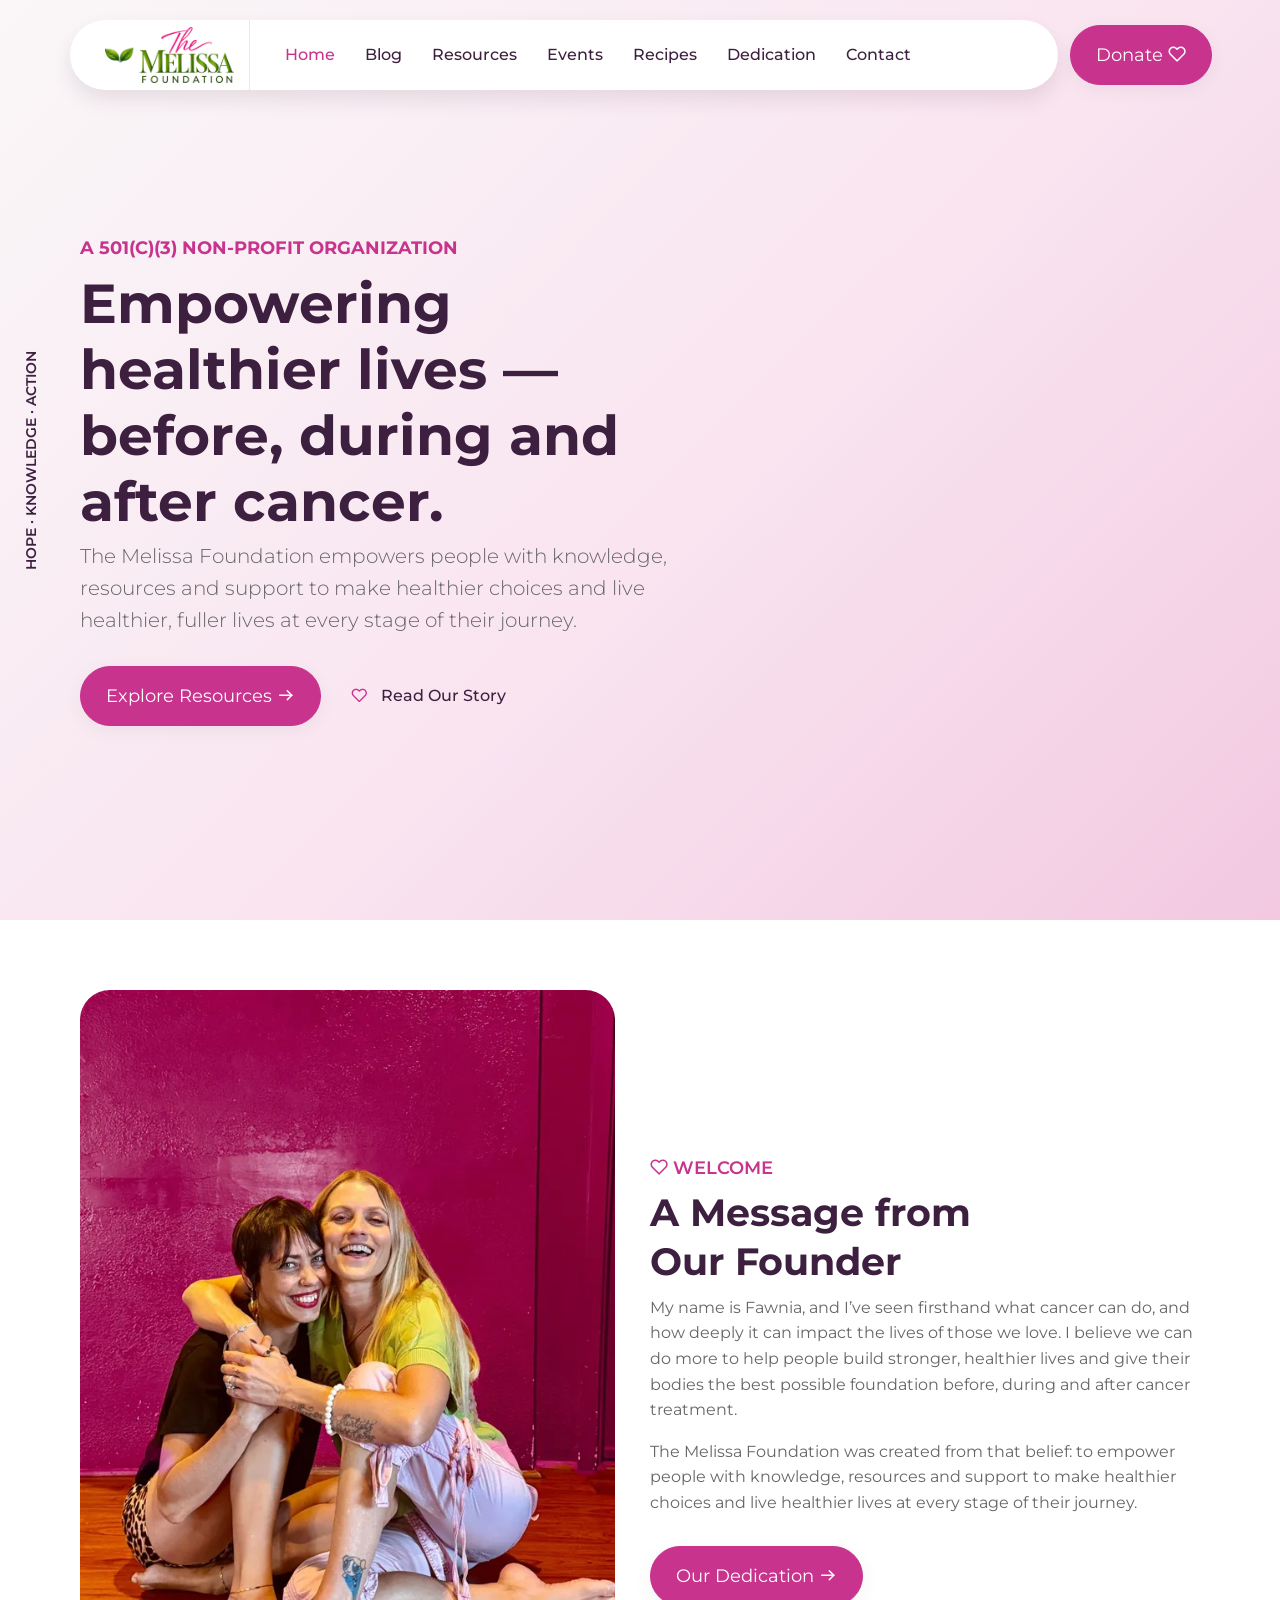
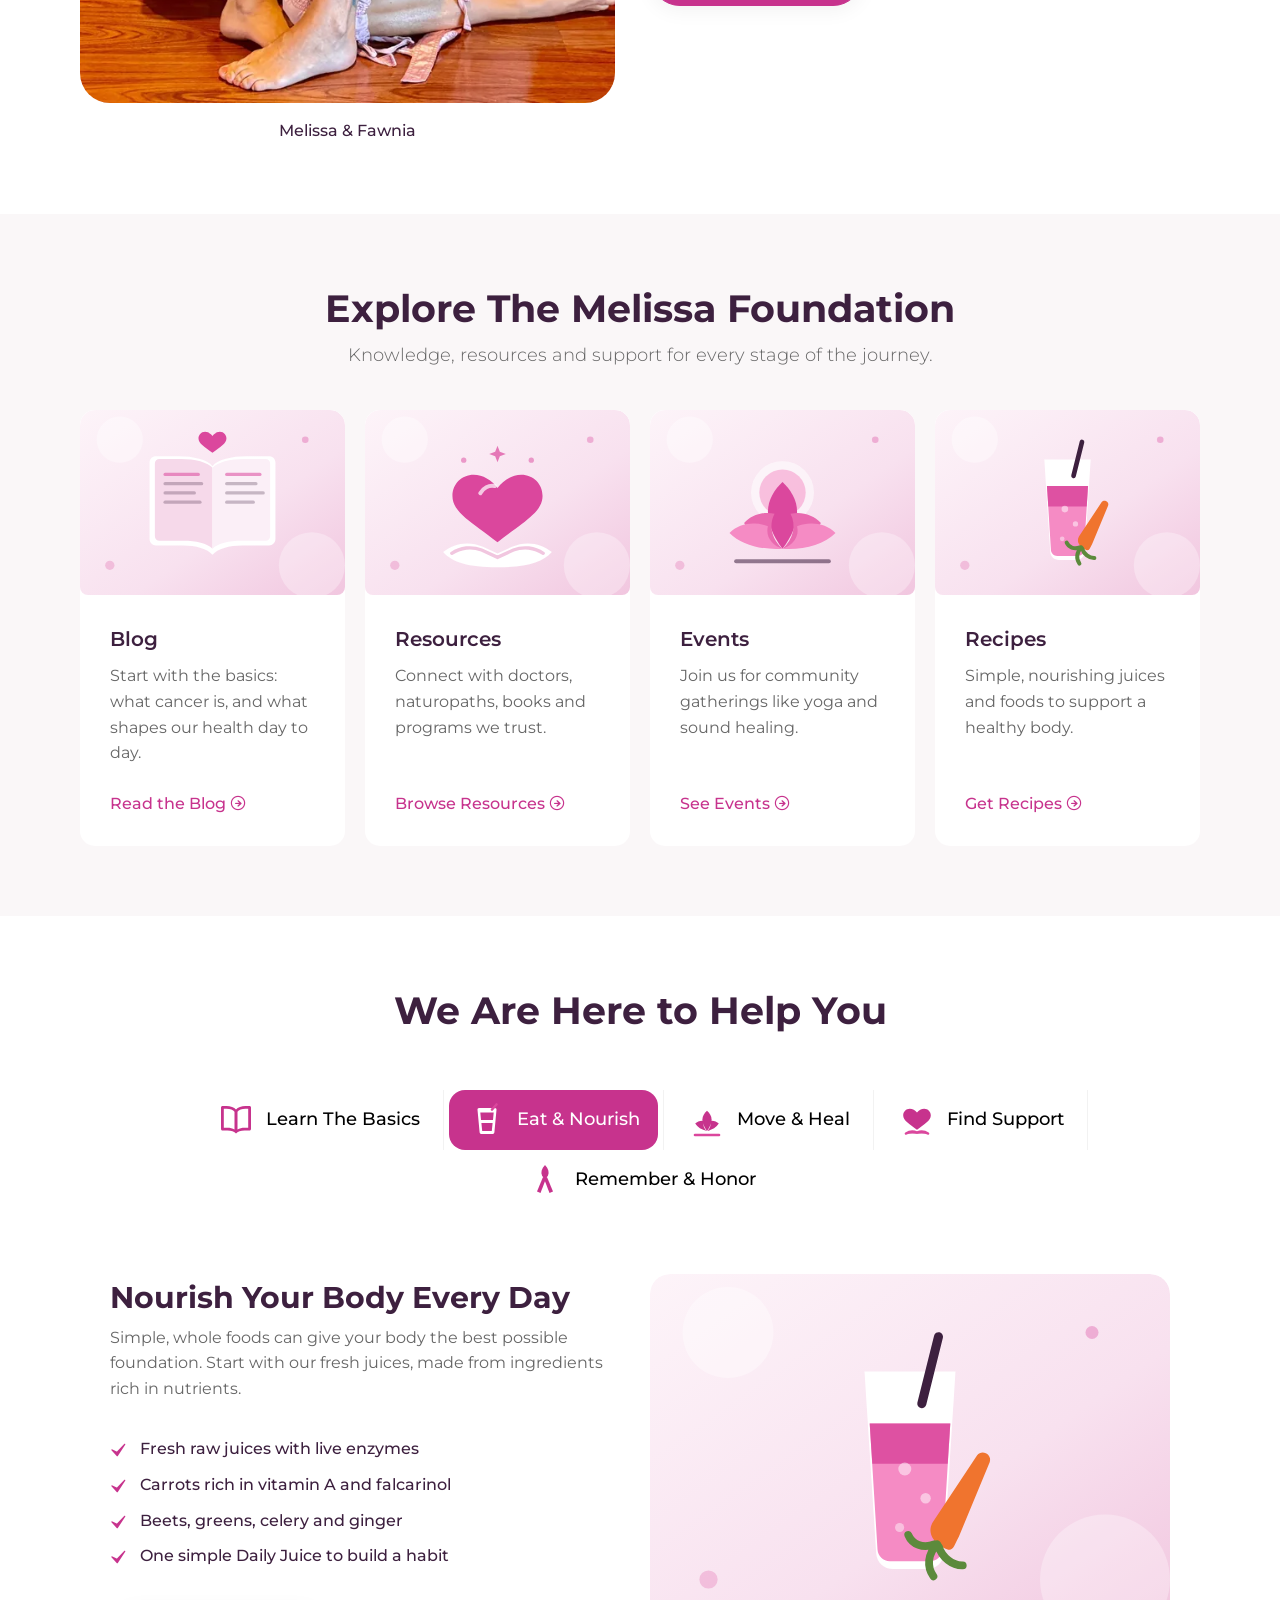
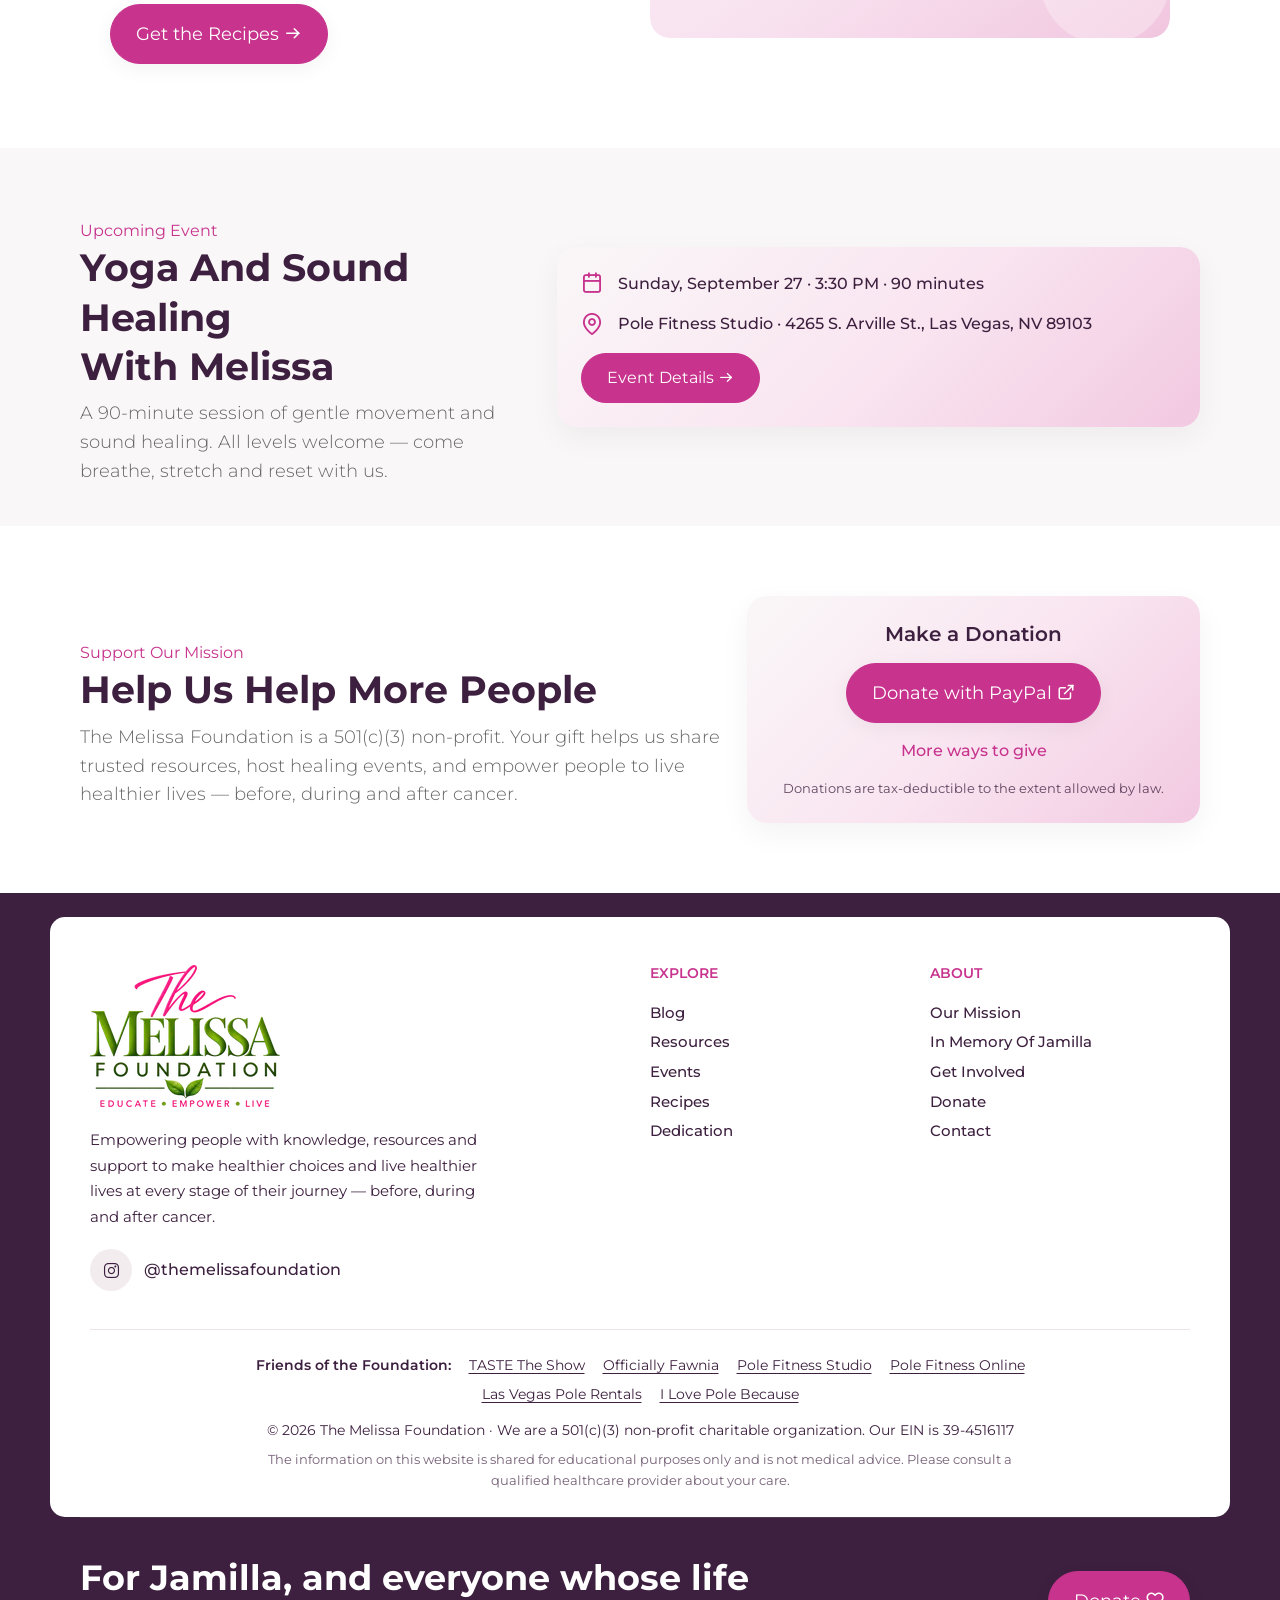
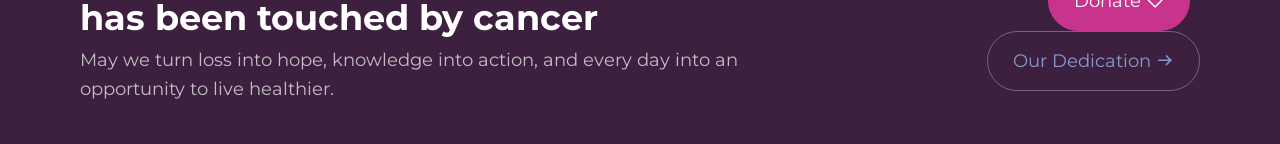
==== commit 7728617e: "Remove Burlesque To Go and Bachelorette Pole Parties links sitewide Both appeared in the 'Friends of" ====
--- a/index.html
+++ b/index.html
@@ -18,10 +18,10 @@
 	<meta property="og:title" content="The Melissa Foundation | Empowering Healthier Lives">
 	<meta property="og:description" content="The Melissa Foundation is a 501(c)(3) non-profit empowering people with knowledge, resources and support to make healthier choices before, during and after cancer.">
 	<meta property="og:type" content="website">
-	<meta property="og:url" content="https://www.themelissafoundation.org/">
+	<meta property="og:url" content="https://themelissafoundation.org/">
 	<meta property="og:site_name" content="The Melissa Foundation">
 	<meta property="og:locale" content="en_US">
-	<meta property="og:image" content="https://www.themelissafoundation.org/images/og-image.jpg">
+	<meta property="og:image" content="https://themelissafoundation.org/images/og-image.jpg">
 	<meta property="og:image:width" content="1200">
 	<meta property="og:image:height" content="630">
 	<meta property="og:image:alt" content="The Melissa Foundation logo: Educate, Empower, Live">
@@ -29,11 +29,11 @@
 	<meta name="twitter:title" content="The Melissa Foundation | Empowering Healthier Lives">
 	<meta name="twitter:description" content="The Melissa Foundation is a 501(c)(3) non-profit empowering people with knowledge, resources and support to make healthier choices before, during and after cancer.">
 	<meta name="twitter:card" content="summary_large_image">
-	<meta name="twitter:image" content="https://www.themelissafoundation.org/images/og-image.jpg">
+	<meta name="twitter:image" content="https://themelissafoundation.org/images/og-image.jpg">
 	<meta name="twitter:image:alt" content="The Melissa Foundation logo: Educate, Empower, Live">
 
 	<!-- CANONICAL URL -->
-	<link rel="canonical" href="https://www.themelissafoundation.org/">
+	<link rel="canonical" href="https://themelissafoundation.org/">
 
 	<!-- MOBILE SPECIFIC -->
 	<meta name="viewport" content="width=device-width, initial-scale=1">
@@ -62,11 +62,11 @@
  {
   "@context": "https://schema.org",
   "@type": "NGO",
-  "@id": "https://www.themelissafoundation.org/#organization",
+  "@id": "https://themelissafoundation.org/#organization",
   "name": "The Melissa Foundation",
-  "url": "https://www.themelissafoundation.org/",
-  "logo": "https://www.themelissafoundation.org/images/logo.png",
-  "image": "https://www.themelissafoundation.org/images/og-image.jpg",
+  "url": "https://themelissafoundation.org/",
+  "logo": "https://themelissafoundation.org/images/logo.png",
+  "image": "https://themelissafoundation.org/images/og-image.jpg",
   "description": "The Melissa Foundation is a 501(c)(3) non-profit empowering people with knowledge, resources and support to make healthier choices before, during and after cancer.",
   "slogan": "Educate. Empower. Live.",
   "nonprofitStatus": "Nonprofit501c3",
@@ -90,12 +90,12 @@
  {
   "@context": "https://schema.org",
   "@type": "WebSite",
-  "@id": "https://www.themelissafoundation.org/#website",
+  "@id": "https://themelissafoundation.org/#website",
   "name": "The Melissa Foundation",
-  "url": "https://www.themelissafoundation.org/",
+  "url": "https://themelissafoundation.org/",
   "inLanguage": "en-US",
   "publisher": {
-   "@id": "https://www.themelissafoundation.org/#organization"
+   "@id": "https://themelissafoundation.org/#organization"
   }
  }
 ]
@@ -581,9 +581,7 @@
 					<a href="https://www.officiallyfawnia.com" target="_blank" rel="noopener">Officially Fawnia</a>
 					<a href="https://www.polefitnessstudio.com" target="_blank" rel="noopener">Pole Fitness Studio</a>
 					<a href="https://www.polefitnessonline.com" target="_blank" rel="noopener">Pole Fitness Online</a>
-					<a href="https://burlesquetogo.com" target="_blank" rel="noopener">Burlesque To Go</a>
 					<a href="https://lasvegaspolerentals.com" target="_blank" rel="noopener">Las Vegas Pole Rentals</a>
-					<a href="https://www.bachelorettepoledancingparties.com" target="_blank" rel="noopener">Bachelorette Pole Parties</a>
 					<a href="https://ilovepolebecause.com" target="_blank" rel="noopener">I Love Pole Because</a>
 				</p>
 				<p class="mb-0">&copy; <span class="current-year">2026</span> The Melissa Foundation &middot; We are a 501(c)(3) non-profit charitable organization. Our EIN is 39-4516117</p>
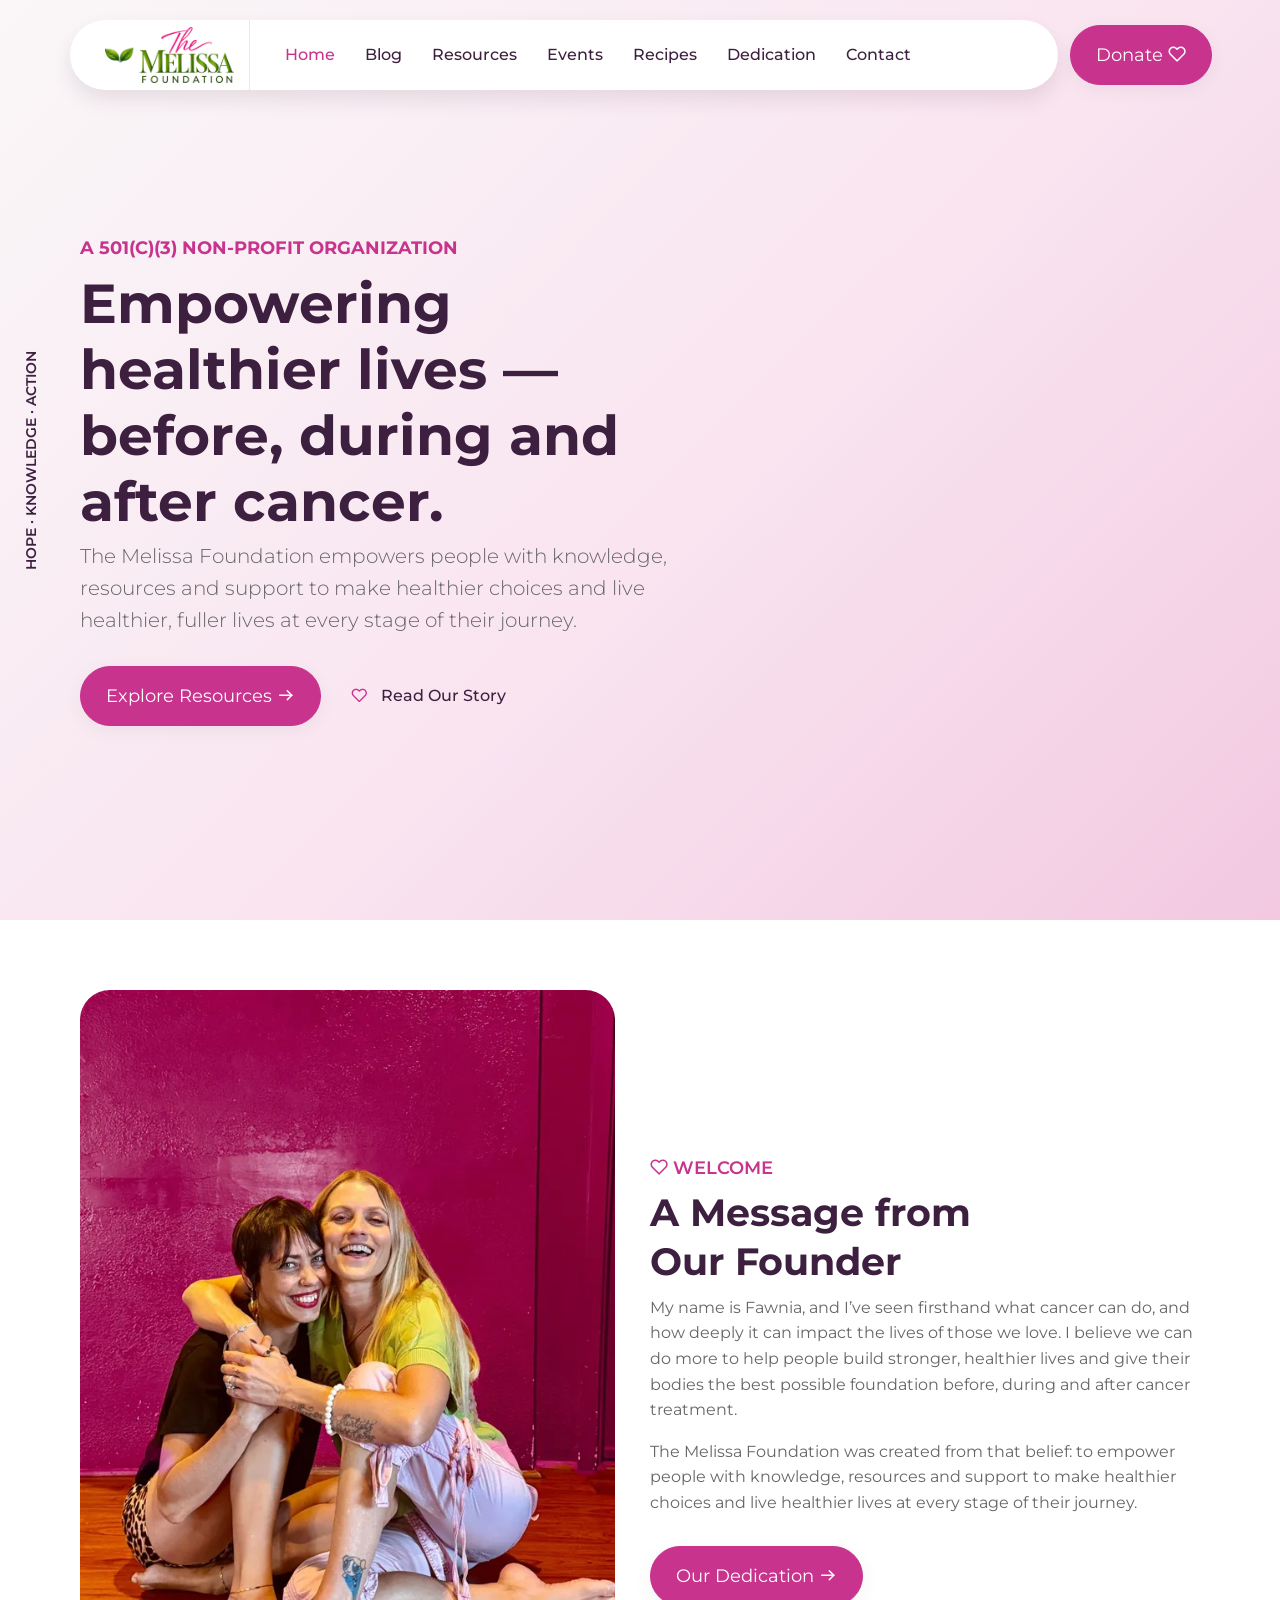
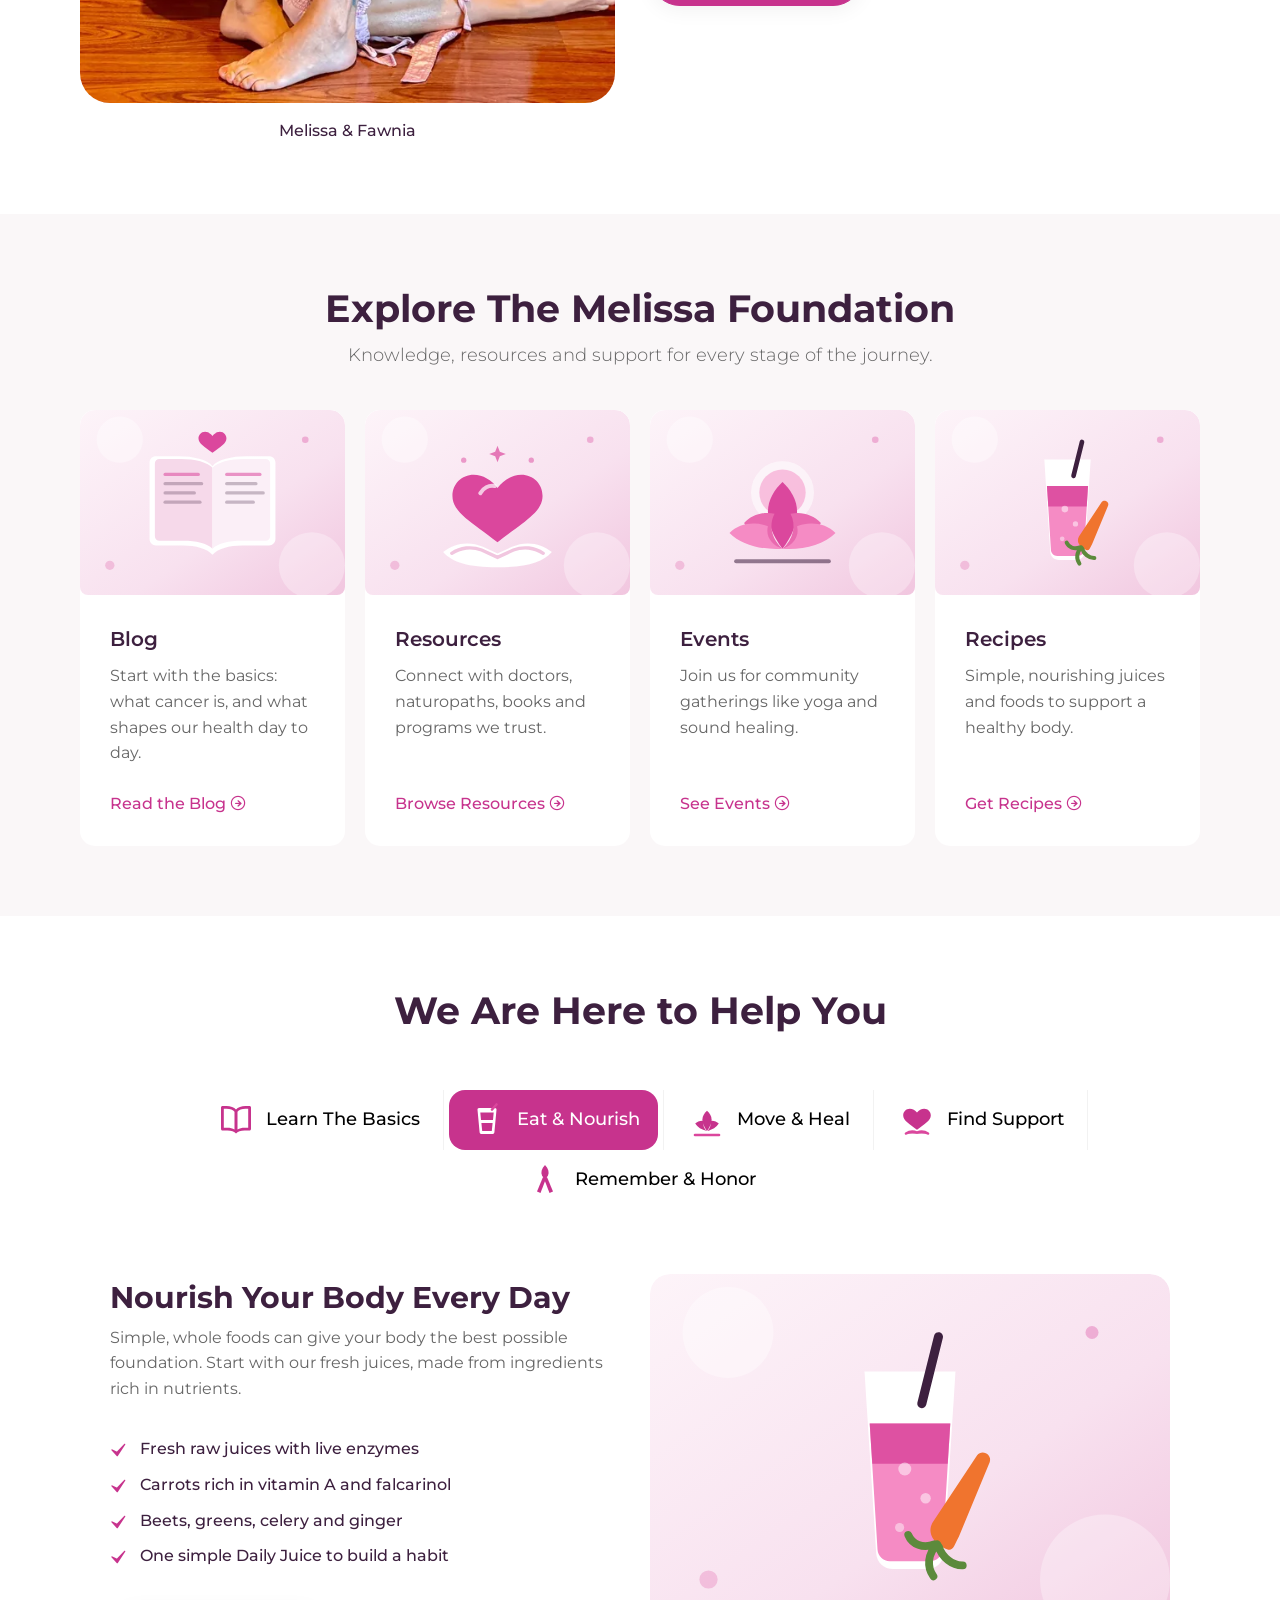
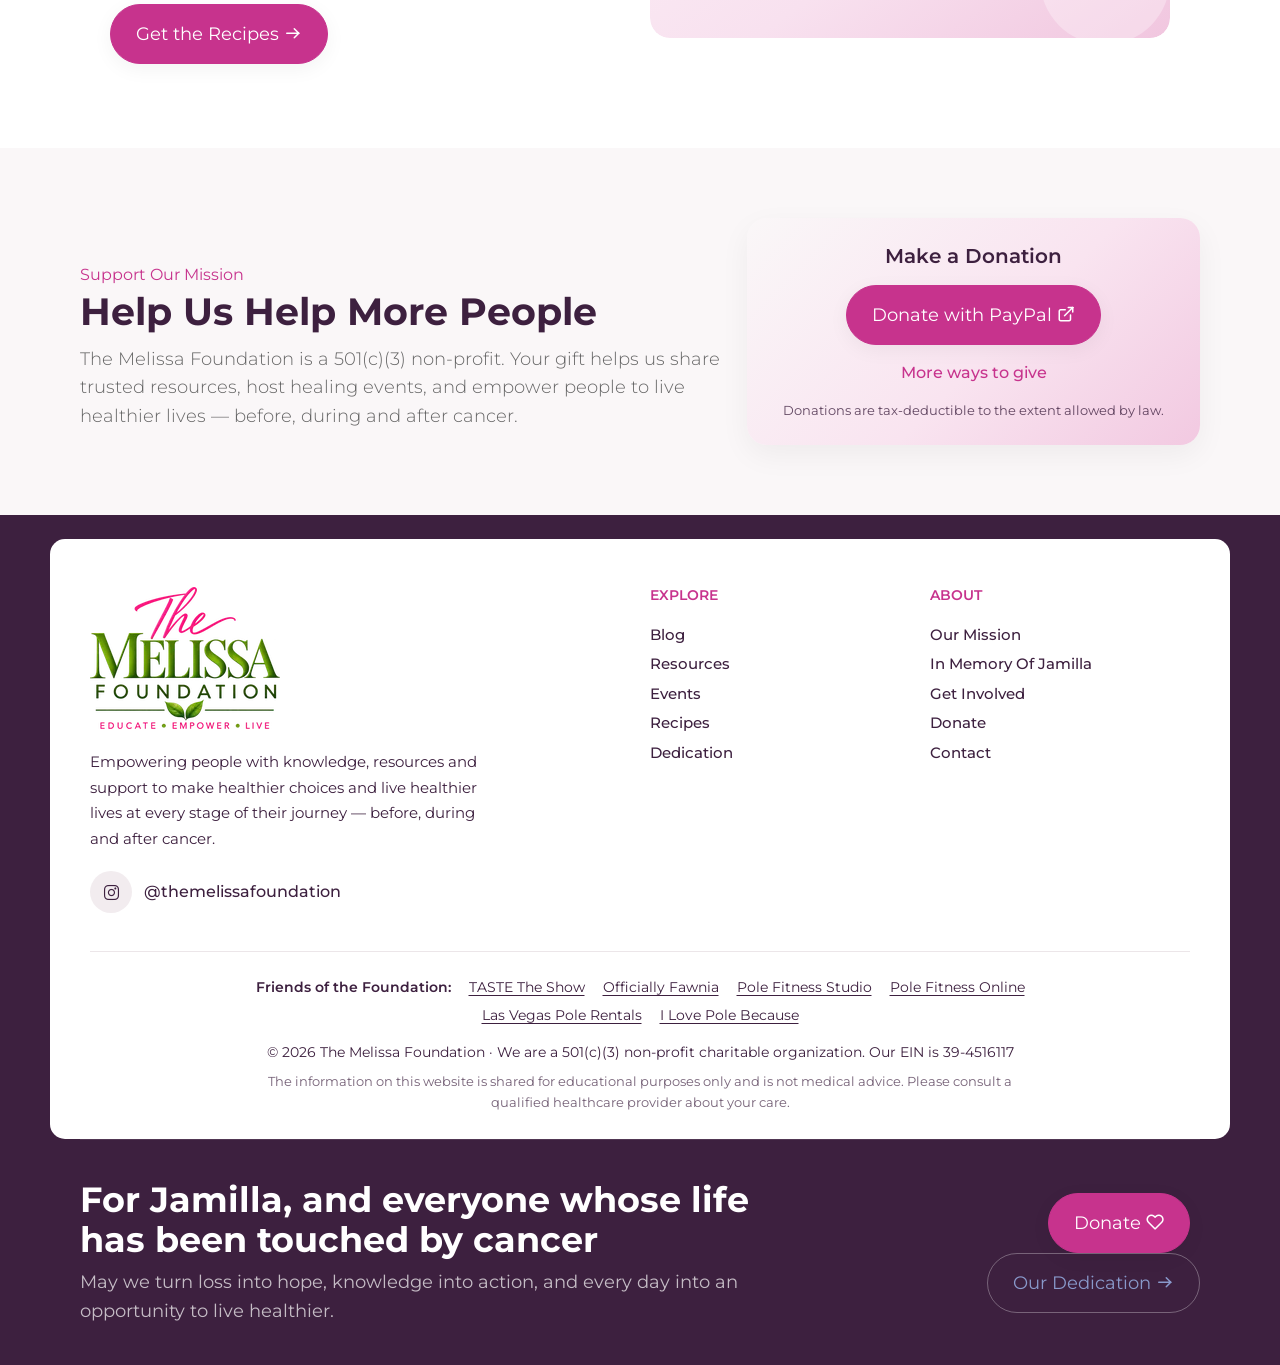
==== commit 3038a8dd: "Remove the past Sept 27 event; show an empty state on Events The Yoga and Sound Healing session has " ====
--- a/index.html
+++ b/index.html
@@ -395,10 +395,9 @@
 									<li>Yoga and Sound Healing with Melissa</li>
 									<li>90 minutes of gentle, restorative practice</li>
 									<li>All levels and abilities welcome</li>
-									<li>Sunday, September 27 at Pole Fitness Studio</li>
 								</ul>
 								<a href="events.html" class="btn btn-lg btn-primary btn-rounded btn-hover2 btn-shadow">
-									See Event Details
+									See Our Events
 									<i class="feather icon-arrow-right"></i>
 								</a>
 							</div>
@@ -471,36 +470,9 @@
 		</div>
 	</section>
 
+
+
 		<section class="content-inner bg-light">
-		<div class="container">
-			<div class="row align-items-center g-4">
-				<div class="col-lg-5 wow fadeInUp" data-wow-delay="0.2s" data-wow-duration="0.8s">
-					<div class="section-head style-1 mb-0">
-						<span class="sub-title text-primary">Upcoming Event</span>
-						<h2 class="title">Yoga and Sound Healing <br>with Melissa</h2>
-						<p class="mb-0">A 90-minute session of gentle movement and sound healing. All levels welcome &mdash; come breathe, stretch and reset with us.</p>
-					</div>
-				</div>
-				<div class="col-lg-7 wow fadeInUp" data-wow-delay="0.4s" data-wow-duration="0.8s">
-					<div class="card lift-hover border-0 shadow-sm p-4" style="border-radius: var(--radius-lg); background: linear-gradient(135deg, #FAF7F8 0%, #F9E4F0 55%, #F2C9E1 100%);">
-						<ul class="list-unstyled mb-3">
-							<li class="d-flex align-items-center m-b15"><i class="feather icon-calendar text-primary m-r15" style="font-size: 22px;"></i><span class="fw-medium text-secondary">Sunday, September 27 &middot; 3:30 PM &middot; 90 minutes</span></li>
-							<li class="d-flex align-items-center"><i class="feather icon-map-pin text-primary m-r15" style="font-size: 22px;"></i><span class="fw-medium text-secondary">Pole Fitness Studio &middot; 4265 S. Arville St., Las Vegas, NV 89103</span></li>
-						</ul>
-						<div>
-							<a href="events.html" class="btn btn-primary btn-rounded btn-hover2">
-								Event Details
-								<i class="feather icon-arrow-right"></i>
-							</a>
-						</div>
-					</div>
-				</div>
-			</div>
-		</div>
-	</section>
-
-
-		<section class="content-inner bg-white">
 		<div class="container">
 			<div class="row g-4 align-items-center">
 				<div class="col-lg-7 wow fadeInUp" data-wow-delay="0.2s" data-wow-duration="0.8s">
